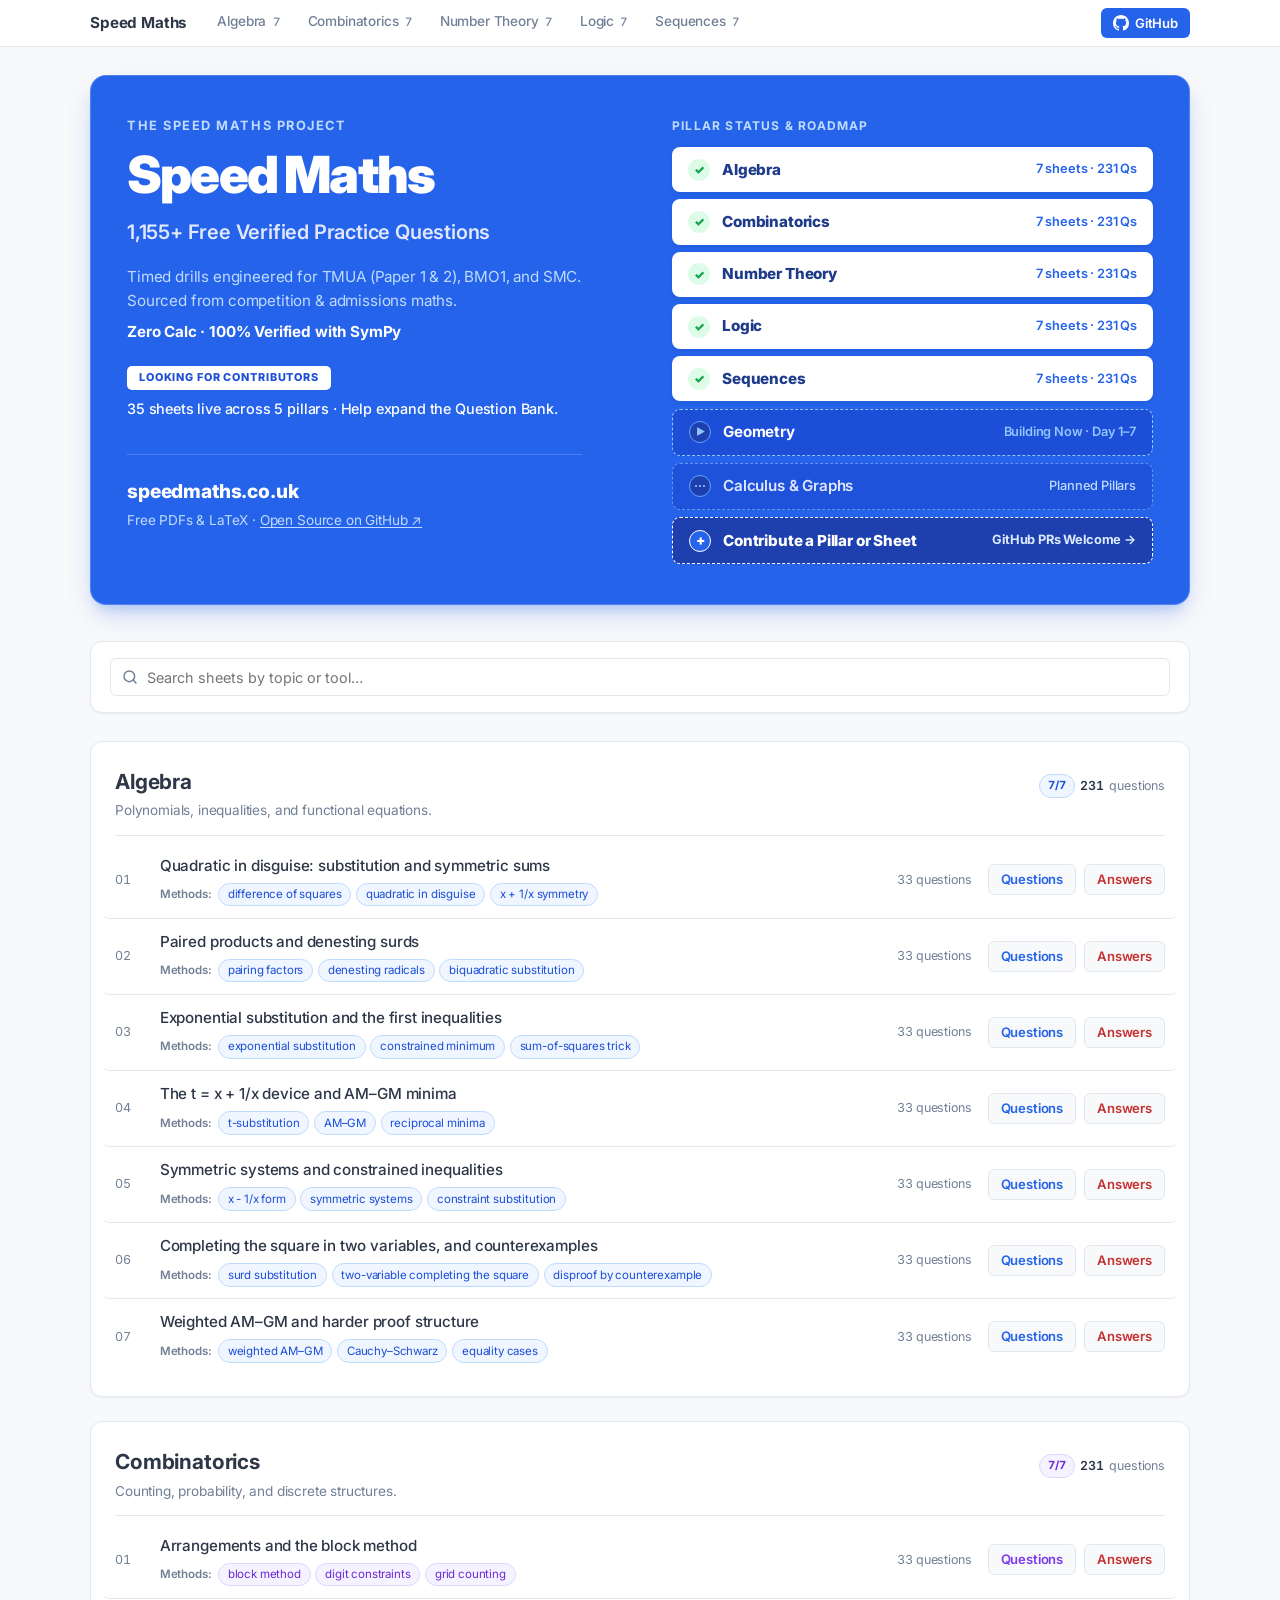
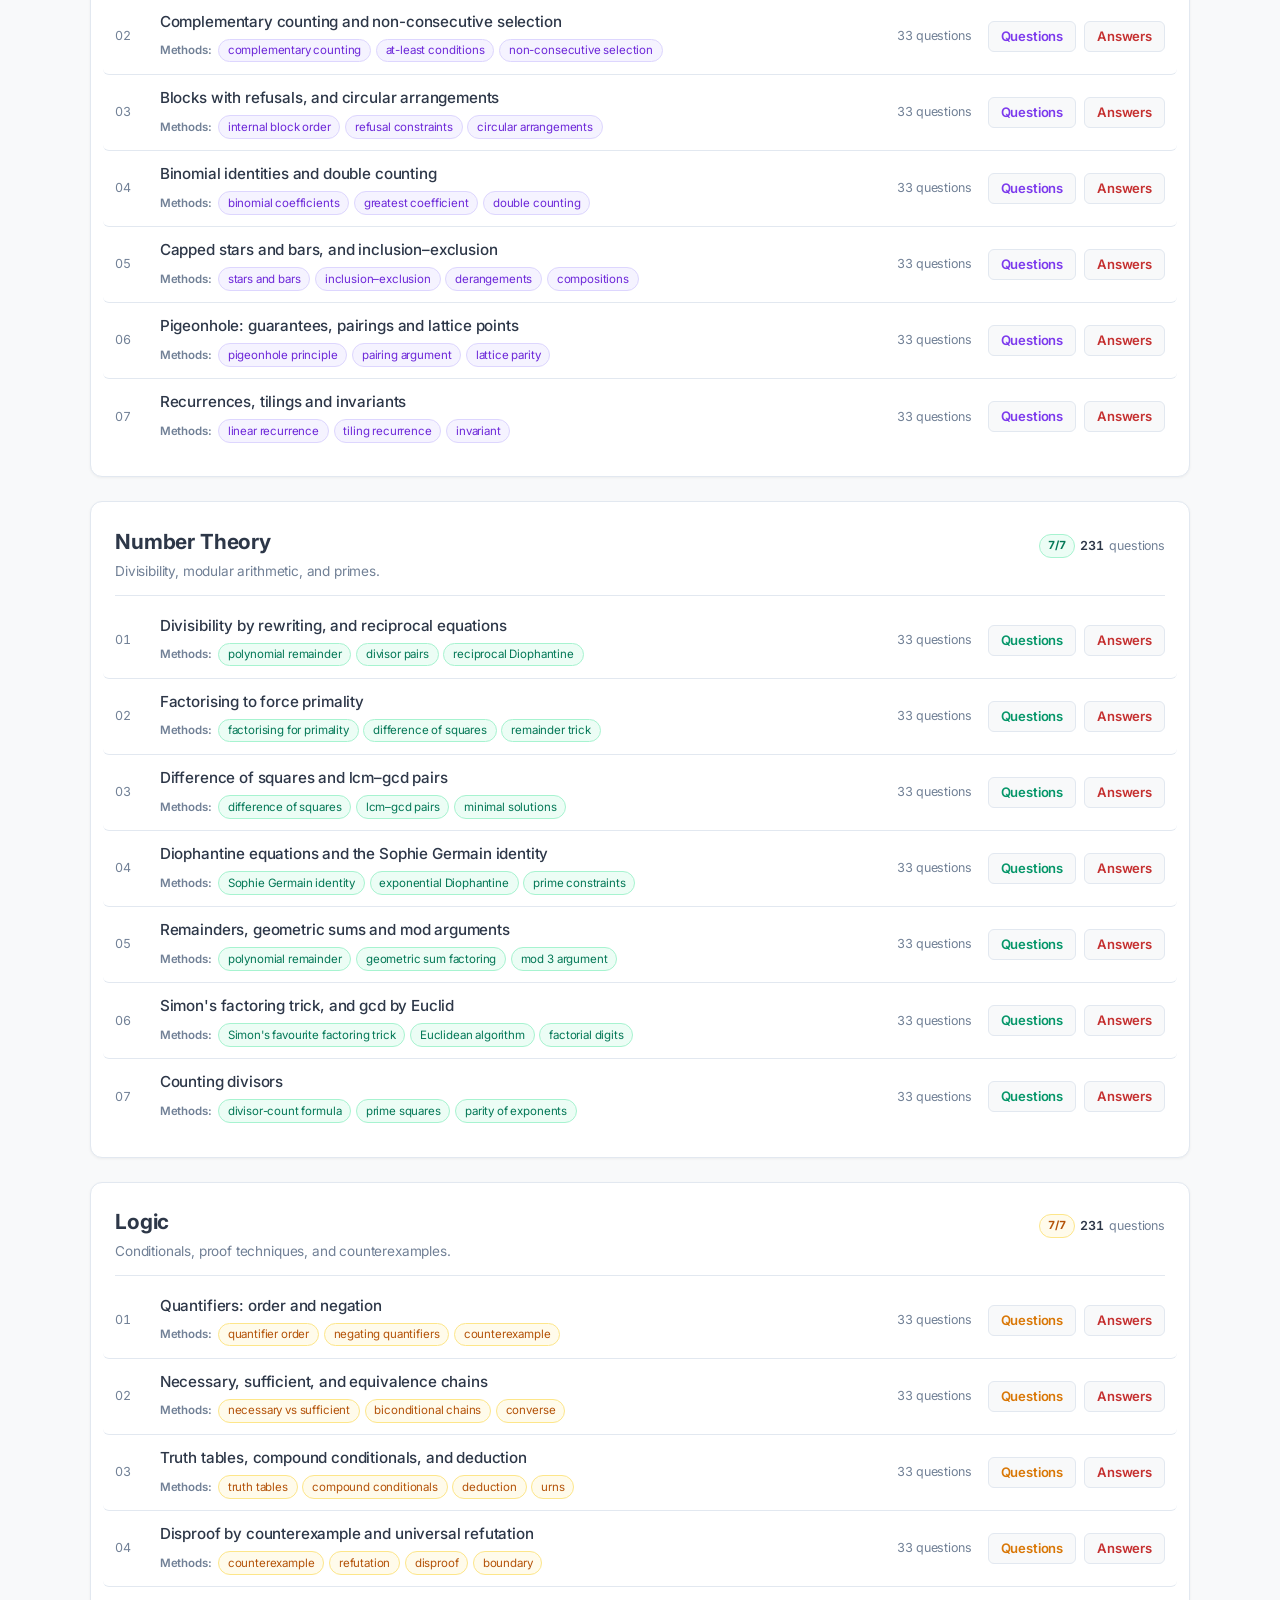
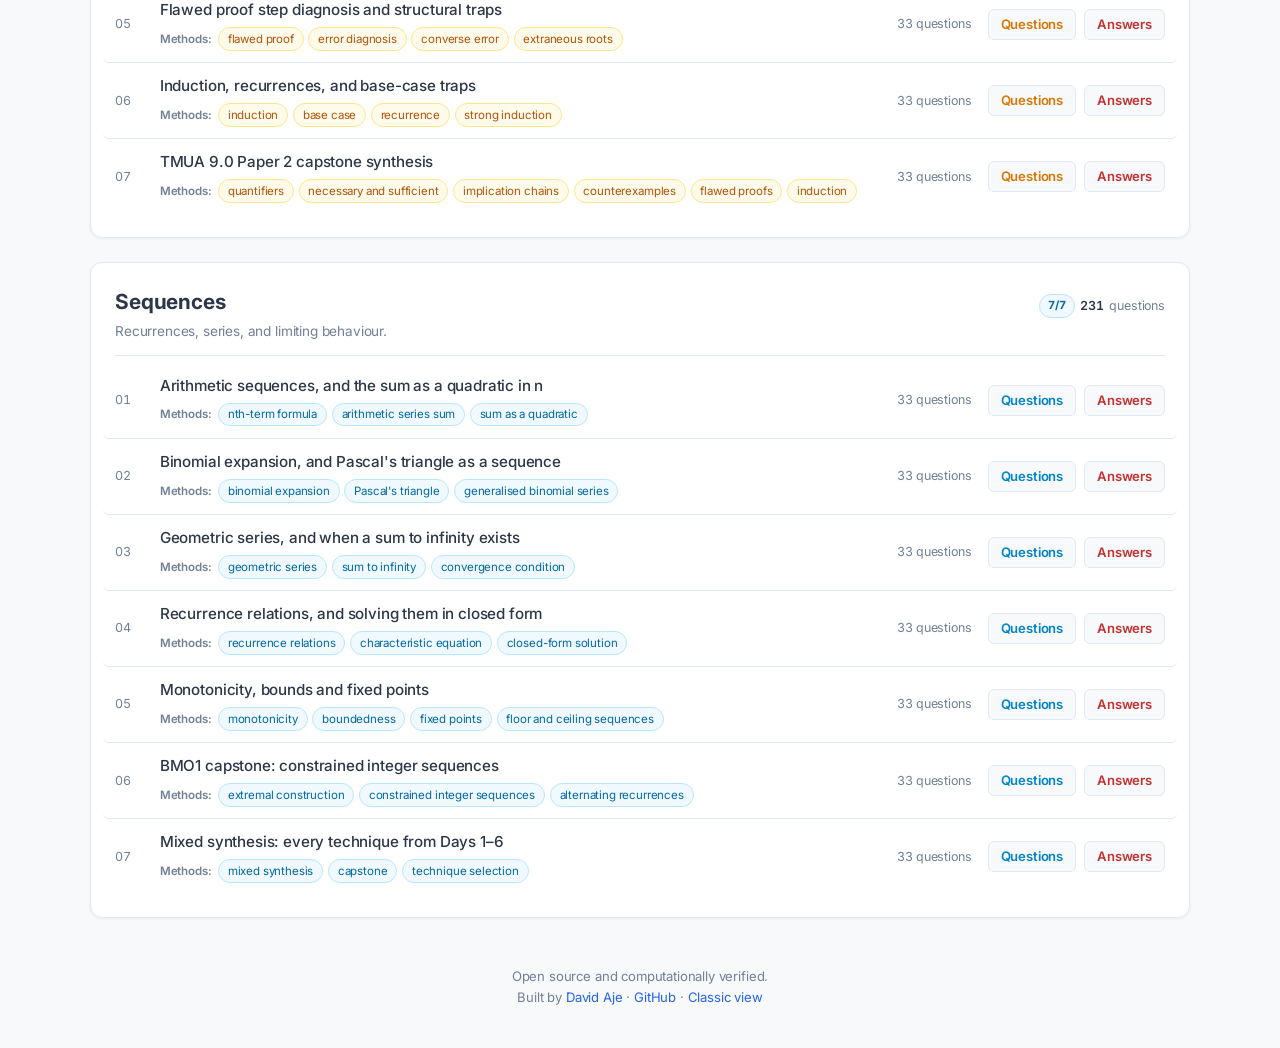
==== index.html @ 7af778f9 "feat(web): optimize mobile layout with compact 2-column roadmap and svg search icon" ====
<!DOCTYPE html>
<html lang="en">
<head>
    <meta charset="UTF-8">
    <meta name="viewport" content="width=device-width, initial-scale=1.0">
    <title>Speed Maths | Free TMUA, SMC & BMO1 Practice Questions</title>
    <meta name="description" content="Computationally verified worksheets and practice questions for UK university maths admissions tests (TMUA, SMC, BMO1).">
    <link rel="canonical" href="https://speedmaths.co.uk/">
    <meta property="og:title" content="Speed Maths | Free TMUA, SMC & BMO1 Practice">
    <meta property="og:description" content="1,000+ computationally verified practice questions for UK university maths admissions.">
    <meta property="og:type" content="website">
    <meta property="og:url" content="https://speedmaths.co.uk/">
    <meta property="og:image" content="https://speedmaths.co.uk/social-preview.png">
    <meta name="twitter:card" content="summary_large_image">
    <meta name="twitter:image" content="https://speedmaths.co.uk/social-preview.png">
    <link rel="icon" href="favicon.ico" sizes="48x48">
    <link rel="icon" href="favicon.svg" type="image/svg+xml">
    <link rel="preconnect" href="https://fonts.googleapis.com">
    <link rel="preconnect" href="https://fonts.gstatic.com" crossorigin>
    <link href="https://fonts.googleapis.com/css2?family=Inter:wght@400;500;600;700&display=swap" rel="stylesheet">
    <link rel="stylesheet" href="tokens.css">
    <link rel="stylesheet" href="archive.css">
</head>
<body>
    <nav class="topbar">
        <div class="topbar-inner">
            <span class="brand">Speed Maths</span>
            <div class="site-nav">
                <a href="#algebra">Algebra<span class="count">7</span></a>
<a href="#combinatorics">Combinatorics<span class="count">7</span></a>
<a href="#number-theory">Number Theory<span class="count">7</span></a>
<a href="#logic">Logic<span class="count">7</span></a>
<a href="#sequences">Sequences<span class="count">7</span></a>
            </div>
            <div class="nav-right">
                <a href="https://github.com/The-CerealDev/speed-maths" class="github-link"
                   target="_blank" rel="noopener noreferrer">
                    <svg height="16" width="16" aria-hidden="true" viewBox="0 0 16 16" version="1.1">
                        <path fill="currentColor" d="M8 0c4.42 0 8 3.58 8 8a8.013 8.013 0 0 1-5.45 7.59c-.4.08-.55-.17-.55-.38 0-.27.01-1.13.01-2.2 0-.75-.25-1.23-.54-1.48 1.78-.2 3.65-.88 3.65-3.95 0-.88-.31-1.59-.82-2.15.08-.2.36-1.02-.08-2.12 0 0-.67-.22-2.2.82-.64-.18-1.32-.27-2-.27-.68 0-1.36.09-2 .27-1.53-1.03-2.2-.82-2.2-.82-.44 1.1-.16 1.92-.08 2.12-.51.56-.82 1.28-.82 2.15 0 3.06 1.86 3.75 3.64 3.95-.23.2-.44.55-.51 1.07-.46.21-1.61.55-2.33-.66-.15-.24-.6-.83-1.23-.82-.67.01-.27.38.01.53.34.19.73.9.82 1.13.16.45.68 1.31 2.69.94 0 .67.01 1.3.01 1.49 0 .21-.15.45-.55.38A7.995 7.995 0 0 1 0 8c0-4.42 3.58-8 8-8Z"></path>
                    </svg>
                    <span class="github-text">GitHub</span>
                </a>
            </div>
        </div>
    </nav>

    <main class="container">
        <!-- Hero Status & Roadmap Board -->
        <section class="hero-status-board" aria-label="Curriculum Status and Community Roadmap">
            <div class="hsb-left">
                <span class="hsb-eyebrow">The Speed Maths Project</span>
                <h1 class="hsb-title">Speed Maths</h1>
                <p class="hsb-subtitle">1,155+ Free Verified Practice Questions</p>
                <div class="hsb-desc">
                    <p>Timed drills engineered for TMUA (Paper 1 &amp; 2), BMO1, and SMC. Sourced from competition &amp; admissions maths.</p>
                    <span class="hsb-desc-highlight">Zero Calc &middot; 100% Verified with SymPy</span>
                </div>

                <div class="hsb-contributor-box">
                    <span class="hsb-badge">Looking for Contributors</span>
                    <p class="hsb-contributor-text">35 sheets live across 5 pillars &middot; Help expand the Question Bank.</p>
                </div>

                <div class="hsb-footer-divider"></div>
                <div class="hsb-footer-links">
                    <span class="hsb-footer-domain">speedmaths.co.uk</span>
                    <span>Free PDFs &amp; LaTeX &middot; <a href="https://github.com/The-CerealDev/speed-maths" target="_blank" rel="noopener noreferrer">Open Source on GitHub &nearr;</a></span>
                </div>
            </div>

            <div class="hsb-right">
                <div class="hsb-board-header">Pillar Status &amp; Roadmap</div>
                <div class="hsb-cards">
                    <a href="#algebra" class="hsb-card live">
                        <div class="hsb-card-left">
                            <span class="hsb-icon-circle">&check;</span>
                            <span class="hsb-card-name">Algebra</span>
                        </div>
                        <span class="hsb-card-stat">7 sheets &middot; 231 Qs</span>
                    </a>
                    <a href="#combinatorics" class="hsb-card live">
                        <div class="hsb-card-left">
                            <span class="hsb-icon-circle">&check;</span>
                            <span class="hsb-card-name">Combinatorics</span>
                        </div>
                        <span class="hsb-card-stat">7 sheets &middot; 231 Qs</span>
                    </a>
                    <a href="#number-theory" class="hsb-card live">
                        <div class="hsb-card-left">
                            <span class="hsb-icon-circle">&check;</span>
                            <span class="hsb-card-name">Number Theory</span>
                        </div>
                        <span class="hsb-card-stat">7 sheets &middot; 231 Qs</span>
                    </a>
                    <a href="#logic" class="hsb-card live">
                        <div class="hsb-card-left">
                            <span class="hsb-icon-circle">&check;</span>
                            <span class="hsb-card-name">Logic</span>
                        </div>
                        <span class="hsb-card-stat">7 sheets &middot; 231 Qs</span>
                    </a>
                    <a href="#sequences" class="hsb-card live">
                        <div class="hsb-card-left">
                            <span class="hsb-icon-circle">&check;</span>
                            <span class="hsb-card-name">Sequences</span>
                        </div>
                        <span class="hsb-card-stat">7 sheets &middot; 231 Qs</span>
                    </a>

                    <!-- Upcoming & Community Roadmap -->
                    <div class="hsb-card in-progress">
                        <div class="hsb-card-left">
                            <span class="hsb-icon-circle">&#9654;</span>
                            <span class="hsb-card-name">Geometry</span>
                        </div>
                        <span class="hsb-card-stat">Building Now &middot; Day 1–7</span>
                    </div>

                    <div class="hsb-card planned">
                        <div class="hsb-card-left">
                            <span class="hsb-icon-circle" aria-hidden="true">
                                <svg width="12" height="12" viewBox="0 0 12 12" fill="currentColor">
                                    <circle cx="2" cy="6" r="1.1"/>
                                    <circle cx="6" cy="6" r="1.1"/>
                                    <circle cx="10" cy="6" r="1.1"/>
                                </svg>
                            </span>
                            <span class="hsb-card-name">Calculus &amp; Graphs</span>
                        </div>
                        <span class="hsb-card-stat">Planned Pillars</span>
                    </div>

                    <a href="https://github.com/The-CerealDev/speed-maths" class="hsb-card cta" target="_blank" rel="noopener noreferrer">
                        <div class="hsb-card-left">
                            <span class="hsb-icon-circle">&plus;</span>
                            <span class="hsb-card-name"><span class="cta-full">Contribute a Pillar or Sheet</span><span class="cta-short">Contribute</span></span>
                        </div>
                        <span class="hsb-card-stat"><span class="cta-full">GitHub PRs Welcome &rarr;</span><span class="cta-short">PRs Welcome &rarr;</span></span>
                    </a>
                </div>
            </div>
        </section>

        <div class="filter-bar">
            <div class="search">
                <svg class="search-ic" width="16" height="16" viewBox="0 0 24 24" fill="none" stroke="currentColor" stroke-width="2.2" stroke-linecap="round" stroke-linejoin="round" aria-hidden="true">
                    <circle cx="11" cy="11" r="8"></circle>
                    <line x1="21" y1="21" x2="16.65" y2="16.65"></line>
                </svg>
                <input id="q" type="search" autocomplete="off"
                       placeholder="Search sheets by topic or tool&hellip;"
                       aria-label="Search sheets">
            </div>
        </div>

        
      <section class="pillar pillar--algebra" id="algebra">
        <div class="pillar-head">
          <div>
            <h2>Algebra</h2>
            <p class="pillar-desc">Polynomials, inequalities, and functional equations.</p>
          </div>
          <span class="stats"><span class="completion-chip">7/7</span> <b>231</b> questions</span>
        </div>
        <ul class="sheet-list">
          <li class="sheet-row">
            <span class="sheet-num">01</span>
            <span class="sheet-body">
              <span class="sheet-name">Quadratic in disguise: substitution and symmetric sums</span>
              <span class="tools"><span class="tools-label">Methods:</span><span class="tool">difference of squares</span><span class="tool">quadratic in disguise</span><span class="tool">x + 1/x symmetry</span></span>
            </span>
            <span class="qcount">33 questions</span>
            <span class="links">
              <a href="algebra/sheets/sheet01.pdf" class="pdf-link" target="_blank">Questions</a>
              <a href="algebra/answers/ans01.pdf" class="pdf-link ans" target="_blank">Answers</a>
            </span>
          </li>

          <li class="sheet-row">
            <span class="sheet-num">02</span>
            <span class="sheet-body">
              <span class="sheet-name">Paired products and denesting surds</span>
              <span class="tools"><span class="tools-label">Methods:</span><span class="tool">pairing factors</span><span class="tool">denesting radicals</span><span class="tool">biquadratic substitution</span></span>
            </span>
            <span class="qcount">33 questions</span>
            <span class="links">
              <a href="algebra/sheets/sheet02.pdf" class="pdf-link" target="_blank">Questions</a>
              <a href="algebra/answers/ans02.pdf" class="pdf-link ans" target="_blank">Answers</a>
            </span>
          </li>

          <li class="sheet-row">
            <span class="sheet-num">03</span>
            <span class="sheet-body">
              <span class="sheet-name">Exponential substitution and the first inequalities</span>
              <span class="tools"><span class="tools-label">Methods:</span><span class="tool">exponential substitution</span><span class="tool">constrained minimum</span><span class="tool">sum-of-squares trick</span></span>
            </span>
            <span class="qcount">33 questions</span>
            <span class="links">
              <a href="algebra/sheets/sheet03.pdf" class="pdf-link" target="_blank">Questions</a>
              <a href="algebra/answers/ans03.pdf" class="pdf-link ans" target="_blank">Answers</a>
            </span>
          </li>

          <li class="sheet-row">
            <span class="sheet-num">04</span>
            <span class="sheet-body">
              <span class="sheet-name">The t = x + 1/x device and AM–GM minima</span>
              <span class="tools"><span class="tools-label">Methods:</span><span class="tool">t-substitution</span><span class="tool">AM–GM</span><span class="tool">reciprocal minima</span></span>
            </span>
            <span class="qcount">33 questions</span>
            <span class="links">
              <a href="algebra/sheets/sheet04.pdf" class="pdf-link" target="_blank">Questions</a>
              <a href="algebra/answers/ans04.pdf" class="pdf-link ans" target="_blank">Answers</a>
            </span>
          </li>

          <li class="sheet-row">
            <span class="sheet-num">05</span>
            <span class="sheet-body">
              <span class="sheet-name">Symmetric systems and constrained inequalities</span>
              <span class="tools"><span class="tools-label">Methods:</span><span class="tool">x - 1/x form</span><span class="tool">symmetric systems</span><span class="tool">constraint substitution</span></span>
            </span>
            <span class="qcount">33 questions</span>
            <span class="links">
              <a href="algebra/sheets/sheet05.pdf" class="pdf-link" target="_blank">Questions</a>
              <a href="algebra/answers/ans05.pdf" class="pdf-link ans" target="_blank">Answers</a>
            </span>
          </li>

          <li class="sheet-row">
            <span class="sheet-num">06</span>
            <span class="sheet-body">
              <span class="sheet-name">Completing the square in two variables, and counterexamples</span>
              <span class="tools"><span class="tools-label">Methods:</span><span class="tool">surd substitution</span><span class="tool">two-variable completing the square</span><span class="tool">disproof by counterexample</span></span>
            </span>
            <span class="qcount">33 questions</span>
            <span class="links">
              <a href="algebra/sheets/sheet06.pdf" class="pdf-link" target="_blank">Questions</a>
              <a href="algebra/answers/ans06.pdf" class="pdf-link ans" target="_blank">Answers</a>
            </span>
          </li>

          <li class="sheet-row">
            <span class="sheet-num">07</span>
            <span class="sheet-body">
              <span class="sheet-name">Weighted AM–GM and harder proof structure</span>
              <span class="tools"><span class="tools-label">Methods:</span><span class="tool">weighted AM–GM</span><span class="tool">Cauchy–Schwarz</span><span class="tool">equality cases</span></span>
            </span>
            <span class="qcount">33 questions</span>
            <span class="links">
              <a href="algebra/sheets/sheet07.pdf" class="pdf-link" target="_blank">Questions</a>
              <a href="algebra/answers/ans07.pdf" class="pdf-link ans" target="_blank">Answers</a>
            </span>
          </li></ul>
      </section>

      <section class="pillar pillar--combinatorics" id="combinatorics">
        <div class="pillar-head">
          <div>
            <h2>Combinatorics</h2>
            <p class="pillar-desc">Counting, probability, and discrete structures.</p>
          </div>
          <span class="stats"><span class="completion-chip">7/7</span> <b>231</b> questions</span>
        </div>
        <ul class="sheet-list">
          <li class="sheet-row">
            <span class="sheet-num">01</span>
            <span class="sheet-body">
              <span class="sheet-name">Arrangements and the block method</span>
              <span class="tools"><span class="tools-label">Methods:</span><span class="tool">block method</span><span class="tool">digit constraints</span><span class="tool">grid counting</span></span>
            </span>
            <span class="qcount">33 questions</span>
            <span class="links">
              <a href="combinatorics/sheets/sheet01.pdf" class="pdf-link" target="_blank">Questions</a>
              <a href="combinatorics/answers/ans01.pdf" class="pdf-link ans" target="_blank">Answers</a>
            </span>
          </li>

          <li class="sheet-row">
            <span class="sheet-num">02</span>
            <span class="sheet-body">
              <span class="sheet-name">Complementary counting and non-consecutive selection</span>
              <span class="tools"><span class="tools-label">Methods:</span><span class="tool">complementary counting</span><span class="tool">at-least conditions</span><span class="tool">non-consecutive selection</span></span>
            </span>
            <span class="qcount">33 questions</span>
            <span class="links">
              <a href="combinatorics/sheets/sheet02.pdf" class="pdf-link" target="_blank">Questions</a>
              <a href="combinatorics/answers/ans02.pdf" class="pdf-link ans" target="_blank">Answers</a>
            </span>
          </li>

          <li class="sheet-row">
            <span class="sheet-num">03</span>
            <span class="sheet-body">
              <span class="sheet-name">Blocks with refusals, and circular arrangements</span>
              <span class="tools"><span class="tools-label">Methods:</span><span class="tool">internal block order</span><span class="tool">refusal constraints</span><span class="tool">circular arrangements</span></span>
            </span>
            <span class="qcount">33 questions</span>
            <span class="links">
              <a href="combinatorics/sheets/sheet03.pdf" class="pdf-link" target="_blank">Questions</a>
              <a href="combinatorics/answers/ans03.pdf" class="pdf-link ans" target="_blank">Answers</a>
            </span>
          </li>

          <li class="sheet-row">
            <span class="sheet-num">04</span>
            <span class="sheet-body">
              <span class="sheet-name">Binomial identities and double counting</span>
              <span class="tools"><span class="tools-label">Methods:</span><span class="tool">binomial coefficients</span><span class="tool">greatest coefficient</span><span class="tool">double counting</span></span>
            </span>
            <span class="qcount">33 questions</span>
            <span class="links">
              <a href="combinatorics/sheets/sheet04.pdf" class="pdf-link" target="_blank">Questions</a>
              <a href="combinatorics/answers/ans04.pdf" class="pdf-link ans" target="_blank">Answers</a>
            </span>
          </li>

          <li class="sheet-row">
            <span class="sheet-num">05</span>
            <span class="sheet-body">
              <span class="sheet-name">Capped stars and bars, and inclusion–exclusion</span>
              <span class="tools"><span class="tools-label">Methods:</span><span class="tool">stars and bars</span><span class="tool">inclusion–exclusion</span><span class="tool">derangements</span><span class="tool">compositions</span></span>
            </span>
            <span class="qcount">33 questions</span>
            <span class="links">
              <a href="combinatorics/sheets/sheet05.pdf" class="pdf-link" target="_blank">Questions</a>
              <a href="combinatorics/answers/ans05.pdf" class="pdf-link ans" target="_blank">Answers</a>
            </span>
          </li>

          <li class="sheet-row">
            <span class="sheet-num">06</span>
            <span class="sheet-body">
              <span class="sheet-name">Pigeonhole: guarantees, pairings and lattice points</span>
              <span class="tools"><span class="tools-label">Methods:</span><span class="tool">pigeonhole principle</span><span class="tool">pairing argument</span><span class="tool">lattice parity</span></span>
            </span>
            <span class="qcount">33 questions</span>
            <span class="links">
              <a href="combinatorics/sheets/sheet06.pdf" class="pdf-link" target="_blank">Questions</a>
              <a href="combinatorics/answers/ans06.pdf" class="pdf-link ans" target="_blank">Answers</a>
            </span>
          </li>

          <li class="sheet-row">
            <span class="sheet-num">07</span>
            <span class="sheet-body">
              <span class="sheet-name">Recurrences, tilings and invariants</span>
              <span class="tools"><span class="tools-label">Methods:</span><span class="tool">linear recurrence</span><span class="tool">tiling recurrence</span><span class="tool">invariant</span></span>
            </span>
            <span class="qcount">33 questions</span>
            <span class="links">
              <a href="combinatorics/sheets/sheet07.pdf" class="pdf-link" target="_blank">Questions</a>
              <a href="combinatorics/answers/ans07.pdf" class="pdf-link ans" target="_blank">Answers</a>
            </span>
          </li></ul>
      </section>

      <section class="pillar pillar--number-theory" id="number-theory">
        <div class="pillar-head">
          <div>
            <h2>Number Theory</h2>
            <p class="pillar-desc">Divisibility, modular arithmetic, and primes.</p>
          </div>
          <span class="stats"><span class="completion-chip">7/7</span> <b>231</b> questions</span>
        </div>
        <ul class="sheet-list">
          <li class="sheet-row">
            <span class="sheet-num">01</span>
            <span class="sheet-body">
              <span class="sheet-name">Divisibility by rewriting, and reciprocal equations</span>
              <span class="tools"><span class="tools-label">Methods:</span><span class="tool">polynomial remainder</span><span class="tool">divisor pairs</span><span class="tool">reciprocal Diophantine</span></span>
            </span>
            <span class="qcount">33 questions</span>
            <span class="links">
              <a href="number-theory/sheets/sheet01.pdf" class="pdf-link" target="_blank">Questions</a>
              <a href="number-theory/answers/ans01.pdf" class="pdf-link ans" target="_blank">Answers</a>
            </span>
          </li>

          <li class="sheet-row">
            <span class="sheet-num">02</span>
            <span class="sheet-body">
              <span class="sheet-name">Factorising to force primality</span>
              <span class="tools"><span class="tools-label">Methods:</span><span class="tool">factorising for primality</span><span class="tool">difference of squares</span><span class="tool">remainder trick</span></span>
            </span>
            <span class="qcount">33 questions</span>
            <span class="links">
              <a href="number-theory/sheets/sheet02.pdf" class="pdf-link" target="_blank">Questions</a>
              <a href="number-theory/answers/ans02.pdf" class="pdf-link ans" target="_blank">Answers</a>
            </span>
          </li>

          <li class="sheet-row">
            <span class="sheet-num">03</span>
            <span class="sheet-body">
              <span class="sheet-name">Difference of squares and lcm–gcd pairs</span>
              <span class="tools"><span class="tools-label">Methods:</span><span class="tool">difference of squares</span><span class="tool">lcm–gcd pairs</span><span class="tool">minimal solutions</span></span>
            </span>
            <span class="qcount">33 questions</span>
            <span class="links">
              <a href="number-theory/sheets/sheet03.pdf" class="pdf-link" target="_blank">Questions</a>
              <a href="number-theory/answers/ans03.pdf" class="pdf-link ans" target="_blank">Answers</a>
            </span>
          </li>

          <li class="sheet-row">
            <span class="sheet-num">04</span>
            <span class="sheet-body">
              <span class="sheet-name">Diophantine equations and the Sophie Germain identity</span>
              <span class="tools"><span class="tools-label">Methods:</span><span class="tool">Sophie Germain identity</span><span class="tool">exponential Diophantine</span><span class="tool">prime constraints</span></span>
            </span>
            <span class="qcount">33 questions</span>
            <span class="links">
              <a href="number-theory/sheets/sheet04.pdf" class="pdf-link" target="_blank">Questions</a>
              <a href="number-theory/answers/ans04.pdf" class="pdf-link ans" target="_blank">Answers</a>
            </span>
          </li>

          <li class="sheet-row">
            <span class="sheet-num">05</span>
            <span class="sheet-body">
              <span class="sheet-name">Remainders, geometric sums and mod arguments</span>
              <span class="tools"><span class="tools-label">Methods:</span><span class="tool">polynomial remainder</span><span class="tool">geometric sum factoring</span><span class="tool">mod 3 argument</span></span>
            </span>
            <span class="qcount">33 questions</span>
            <span class="links">
              <a href="number-theory/sheets/sheet05.pdf" class="pdf-link" target="_blank">Questions</a>
              <a href="number-theory/answers/ans05.pdf" class="pdf-link ans" target="_blank">Answers</a>
            </span>
          </li>

          <li class="sheet-row">
            <span class="sheet-num">06</span>
            <span class="sheet-body">
              <span class="sheet-name">Simon's factoring trick, and gcd by Euclid</span>
              <span class="tools"><span class="tools-label">Methods:</span><span class="tool">Simon's favourite factoring trick</span><span class="tool">Euclidean algorithm</span><span class="tool">factorial digits</span></span>
            </span>
            <span class="qcount">33 questions</span>
            <span class="links">
              <a href="number-theory/sheets/sheet06.pdf" class="pdf-link" target="_blank">Questions</a>
              <a href="number-theory/answers/ans06.pdf" class="pdf-link ans" target="_blank">Answers</a>
            </span>
          </li>

          <li class="sheet-row">
            <span class="sheet-num">07</span>
            <span class="sheet-body">
              <span class="sheet-name">Counting divisors</span>
              <span class="tools"><span class="tools-label">Methods:</span><span class="tool">divisor-count formula</span><span class="tool">prime squares</span><span class="tool">parity of exponents</span></span>
            </span>
            <span class="qcount">33 questions</span>
            <span class="links">
              <a href="number-theory/sheets/sheet07.pdf" class="pdf-link" target="_blank">Questions</a>
              <a href="number-theory/answers/ans07.pdf" class="pdf-link ans" target="_blank">Answers</a>
            </span>
          </li></ul>
      </section>

      <section class="pillar pillar--logic" id="logic">
        <div class="pillar-head">
          <div>
            <h2>Logic</h2>
            <p class="pillar-desc">Conditionals, proof techniques, and counterexamples.</p>
          </div>
          <span class="stats"><span class="completion-chip">7/7</span> <b>231</b> questions</span>
        </div>
        <ul class="sheet-list">
          <li class="sheet-row">
            <span class="sheet-num">01</span>
            <span class="sheet-body">
              <span class="sheet-name">Quantifiers: order and negation</span>
              <span class="tools"><span class="tools-label">Methods:</span><span class="tool">quantifier order</span><span class="tool">negating quantifiers</span><span class="tool">counterexample</span></span>
            </span>
            <span class="qcount">33 questions</span>
            <span class="links">
              <a href="logic/sheets/sheet01.pdf" class="pdf-link" target="_blank">Questions</a>
              <a href="logic/answers/ans01.pdf" class="pdf-link ans" target="_blank">Answers</a>
            </span>
          </li>

          <li class="sheet-row">
            <span class="sheet-num">02</span>
            <span class="sheet-body">
              <span class="sheet-name">Necessary, sufficient, and equivalence chains</span>
              <span class="tools"><span class="tools-label">Methods:</span><span class="tool">necessary vs sufficient</span><span class="tool">biconditional chains</span><span class="tool">converse</span></span>
            </span>
            <span class="qcount">33 questions</span>
            <span class="links">
              <a href="logic/sheets/sheet02.pdf" class="pdf-link" target="_blank">Questions</a>
              <a href="logic/answers/ans02.pdf" class="pdf-link ans" target="_blank">Answers</a>
            </span>
          </li>

          <li class="sheet-row">
            <span class="sheet-num">03</span>
            <span class="sheet-body">
              <span class="sheet-name">Truth tables, compound conditionals, and deduction</span>
              <span class="tools"><span class="tools-label">Methods:</span><span class="tool">truth tables</span><span class="tool">compound conditionals</span><span class="tool">deduction</span><span class="tool">urns</span></span>
            </span>
            <span class="qcount">33 questions</span>
            <span class="links">
              <a href="logic/sheets/sheet03.pdf" class="pdf-link" target="_blank">Questions</a>
              <a href="logic/answers/ans03.pdf" class="pdf-link ans" target="_blank">Answers</a>
            </span>
          </li>

          <li class="sheet-row">
            <span class="sheet-num">04</span>
            <span class="sheet-body">
              <span class="sheet-name">Disproof by counterexample and universal refutation</span>
              <span class="tools"><span class="tools-label">Methods:</span><span class="tool">counterexample</span><span class="tool">refutation</span><span class="tool">disproof</span><span class="tool">boundary</span></span>
            </span>
            <span class="qcount">33 questions</span>
            <span class="links">
              <a href="logic/sheets/sheet04.pdf" class="pdf-link" target="_blank">Questions</a>
              <a href="logic/answers/ans04.pdf" class="pdf-link ans" target="_blank">Answers</a>
            </span>
          </li>

          <li class="sheet-row">
            <span class="sheet-num">05</span>
            <span class="sheet-body">
              <span class="sheet-name">Flawed proof step diagnosis and structural traps</span>
              <span class="tools"><span class="tools-label">Methods:</span><span class="tool">flawed proof</span><span class="tool">error diagnosis</span><span class="tool">converse error</span><span class="tool">extraneous roots</span></span>
            </span>
            <span class="qcount">33 questions</span>
            <span class="links">
              <a href="logic/sheets/sheet05.pdf" class="pdf-link" target="_blank">Questions</a>
              <a href="logic/answers/ans05.pdf" class="pdf-link ans" target="_blank">Answers</a>
            </span>
          </li>

          <li class="sheet-row">
            <span class="sheet-num">06</span>
            <span class="sheet-body">
              <span class="sheet-name">Induction, recurrences, and base-case traps</span>
              <span class="tools"><span class="tools-label">Methods:</span><span class="tool">induction</span><span class="tool">base case</span><span class="tool">recurrence</span><span class="tool">strong induction</span></span>
            </span>
            <span class="qcount">33 questions</span>
            <span class="links">
              <a href="logic/sheets/sheet06.pdf" class="pdf-link" target="_blank">Questions</a>
              <a href="logic/answers/ans06.pdf" class="pdf-link ans" target="_blank">Answers</a>
            </span>
          </li>

          <li class="sheet-row">
            <span class="sheet-num">07</span>
            <span class="sheet-body">
              <span class="sheet-name">TMUA 9.0 Paper 2 capstone synthesis</span>
              <span class="tools"><span class="tools-label">Methods:</span><span class="tool">quantifiers</span><span class="tool">necessary and sufficient</span><span class="tool">implication chains</span><span class="tool">counterexamples</span><span class="tool">flawed proofs</span><span class="tool">induction</span></span>
            </span>
            <span class="qcount">33 questions</span>
            <span class="links">
              <a href="logic/sheets/sheet07.pdf" class="pdf-link" target="_blank">Questions</a>
              <a href="logic/answers/ans07.pdf" class="pdf-link ans" target="_blank">Answers</a>
            </span>
          </li></ul>
      </section>

      <section class="pillar pillar--sequences" id="sequences">
        <div class="pillar-head">
          <div>
            <h2>Sequences</h2>
            <p class="pillar-desc">Recurrences, series, and limiting behaviour.</p>
          </div>
          <span class="stats"><span class="completion-chip">7/7</span> <b>231</b> questions</span>
        </div>
        <ul class="sheet-list">
          <li class="sheet-row">
            <span class="sheet-num">01</span>
            <span class="sheet-body">
              <span class="sheet-name">Arithmetic sequences, and the sum as a quadratic in n</span>
              <span class="tools"><span class="tools-label">Methods:</span><span class="tool">nth-term formula</span><span class="tool">arithmetic series sum</span><span class="tool">sum as a quadratic</span></span>
            </span>
            <span class="qcount">33 questions</span>
            <span class="links">
              <a href="sequences/sheets/sheet01.pdf" class="pdf-link" target="_blank">Questions</a>
              <a href="sequences/answers/ans01.pdf" class="pdf-link ans" target="_blank">Answers</a>
            </span>
          </li>

          <li class="sheet-row">
            <span class="sheet-num">02</span>
            <span class="sheet-body">
              <span class="sheet-name">Binomial expansion, and Pascal's triangle as a sequence</span>
              <span class="tools"><span class="tools-label">Methods:</span><span class="tool">binomial expansion</span><span class="tool">Pascal's triangle</span><span class="tool">generalised binomial series</span></span>
            </span>
            <span class="qcount">33 questions</span>
            <span class="links">
              <a href="sequences/sheets/sheet02.pdf" class="pdf-link" target="_blank">Questions</a>
              <a href="sequences/answers/ans02.pdf" class="pdf-link ans" target="_blank">Answers</a>
            </span>
          </li>

          <li class="sheet-row">
            <span class="sheet-num">03</span>
            <span class="sheet-body">
              <span class="sheet-name">Geometric series, and when a sum to infinity exists</span>
              <span class="tools"><span class="tools-label">Methods:</span><span class="tool">geometric series</span><span class="tool">sum to infinity</span><span class="tool">convergence condition</span></span>
            </span>
            <span class="qcount">33 questions</span>
            <span class="links">
              <a href="sequences/sheets/sheet03.pdf" class="pdf-link" target="_blank">Questions</a>
              <a href="sequences/answers/ans03.pdf" class="pdf-link ans" target="_blank">Answers</a>
            </span>
          </li>

          <li class="sheet-row">
            <span class="sheet-num">04</span>
            <span class="sheet-body">
              <span class="sheet-name">Recurrence relations, and solving them in closed form</span>
              <span class="tools"><span class="tools-label">Methods:</span><span class="tool">recurrence relations</span><span class="tool">characteristic equation</span><span class="tool">closed-form solution</span></span>
            </span>
            <span class="qcount">33 questions</span>
            <span class="links">
              <a href="sequences/sheets/sheet04.pdf" class="pdf-link" target="_blank">Questions</a>
              <a href="sequences/answers/ans04.pdf" class="pdf-link ans" target="_blank">Answers</a>
            </span>
          </li>

          <li class="sheet-row">
            <span class="sheet-num">05</span>
            <span class="sheet-body">
              <span class="sheet-name">Monotonicity, bounds and fixed points</span>
              <span class="tools"><span class="tools-label">Methods:</span><span class="tool">monotonicity</span><span class="tool">boundedness</span><span class="tool">fixed points</span><span class="tool">floor and ceiling sequences</span></span>
            </span>
            <span class="qcount">33 questions</span>
            <span class="links">
              <a href="sequences/sheets/sheet05.pdf" class="pdf-link" target="_blank">Questions</a>
              <a href="sequences/answers/ans05.pdf" class="pdf-link ans" target="_blank">Answers</a>
            </span>
          </li>

          <li class="sheet-row">
            <span class="sheet-num">06</span>
            <span class="sheet-body">
              <span class="sheet-name">BMO1 capstone: constrained integer sequences</span>
              <span class="tools"><span class="tools-label">Methods:</span><span class="tool">extremal construction</span><span class="tool">constrained integer sequences</span><span class="tool">alternating recurrences</span></span>
            </span>
            <span class="qcount">33 questions</span>
            <span class="links">
              <a href="sequences/sheets/sheet06.pdf" class="pdf-link" target="_blank">Questions</a>
              <a href="sequences/answers/ans06.pdf" class="pdf-link ans" target="_blank">Answers</a>
            </span>
          </li>

          <li class="sheet-row">
            <span class="sheet-num">07</span>
            <span class="sheet-body">
              <span class="sheet-name">Mixed synthesis: every technique from Days 1–6</span>
              <span class="tools"><span class="tools-label">Methods:</span><span class="tool">mixed synthesis</span><span class="tool">capstone</span><span class="tool">technique selection</span></span>
            </span>
            <span class="qcount">33 questions</span>
            <span class="links">
              <a href="sequences/sheets/sheet07.pdf" class="pdf-link" target="_blank">Questions</a>
              <a href="sequences/answers/ans07.pdf" class="pdf-link ans" target="_blank">Answers</a>
            </span>
          </li></ul>
      </section>

        <p class="no-match" id="nomatch" hidden>No sheets match that search.</p>
    </main>

    <footer>
        <div class="container">
            <p>
                Open source and computationally verified.<br>
                Built by <a href="https://linkedin.com/in/cerealdev" target="_blank" rel="noopener noreferrer">David Aje</a> &middot;
                <a href="https://github.com/The-CerealDev/speed-maths">GitHub</a>
                &middot; <a href="classic.html">Classic view</a>
            </p>
        </div>
    </footer>

<script>
// Client-side filter over what is already on the page. The archive is a static
// site with no backend, so search must work off the rendered DOM rather than an
// endpoint — which also means it keeps working with JavaScript disabled, just
// without filtering, because every sheet is present in the HTML to begin with.
(function () {
    var q = document.getElementById('q');
    var nomatch = document.getElementById('nomatch');
    var rows = Array.prototype.slice.call(document.querySelectorAll('.sheet-row'));
    var pillars = Array.prototype.slice.call(document.querySelectorAll('.pillar'));

    rows.forEach(function (r) {
        var pillarName = r.closest('.pillar').querySelector('h2').textContent;
        r.dataset.hay = (pillarName + ' ' + r.textContent).toLowerCase().replace(/\s+/g, ' ');
    });

    function apply() {
        var term = q.value.trim().toLowerCase();
        var shown = 0;
        rows.forEach(function (r) {
            var hit = !term || r.dataset.hay.indexOf(term) !== -1;
            r.hidden = !hit;
            if (hit) shown++;
        });
        // A pillar whose every row is filtered out is noise, not information.
        pillars.forEach(function (p) {
            var any = p.querySelector('.sheet-row:not([hidden])');
            p.hidden = !!term && !any;
        });
        nomatch.hidden = shown !== 0;
    }

    q.addEventListener('input', apply);

    // "/" focuses search, the convention the placeholder advertises.
    document.addEventListener('keydown', function (e) {
        if (e.key === '/' && document.activeElement !== q) {
            e.preventDefault();
            q.focus();
        } else if (e.key === 'Escape' && document.activeElement === q) {
            q.value = '';
            apply();
            q.blur();
        }
    });

    // Prevent mobile/iPad Safari pull-to-refresh from jumping down to previously clicked anchor hash
    window.addEventListener('scroll', function () {
        if (window.scrollY < 120 && window.location.hash) {
            history.replaceState(null, document.title, window.location.pathname + window.location.search);
        }
    }, { passive: true });
})();
</script>
<!-- Cloudflare Web Analytics --><script type='module' src='https://static.cloudflareinsights.com/beacon.min.js' data-cf-beacon='{"token": "d5ea47820a3f4fd4bc53b72917607221"}'></script><!-- End Cloudflare Web Analytics -->
</body>
</html>
---- tokens.css ----
/* Speed Maths design tokens — the single source of truth for colour, radius
   and shadow across the archive site.

   New values go here, never in a stylesheet's own :root. `style.css` still
   carries a legacy block declaring the same hexes under older names
   (--bg-color vs --bg, --card-bg vs --surface, --border-color vs --border);
   that matches right up until someone edits one of them. Fold it into these
   names when classic.html next gets touched. */
:root {
    --bg: #f8f9fa;
    --surface: #ffffff;
    --text-main: #2d3748;
    --text-muted: #718096;
    --border: #e2e8f0;
    /* One step darker than --text-main, for the GitHub button's hover. */
    --text-strong: #1a202c;

    --primary: #2563eb;
    --primary-hover: #1d4ed8;
    --primary-fg: #ffffff;

    --secondary: #edf2f7;
    --secondary-hover: #e2e8f0;

    /* Answers are deliberately a different colour from Questions: the whole
       instruction on the page is to attempt before checking, so the two links
       must never look interchangeable. */
    --danger: #c53030;

    --radius-sm: 6px;
    --radius-md: 12px;

    --shadow-sm: 0 1px 3px rgba(0, 0, 0, 0.05);

    /* Pillar Accents & Tool Badges */
    --pillar-algebra: #2563eb;
    --pillar-algebra-bg: #eff6ff;
    --pillar-algebra-border: #bfdbfe;
    --pillar-algebra-text: #1d4ed8;

    --pillar-combinatorics: #7c3aed;
    --pillar-combinatorics-bg: #f5f3ff;
    --pillar-combinatorics-border: #ddd6fe;
    --pillar-combinatorics-text: #6d28d9;

    --pillar-number-theory: #059669;
    --pillar-number-theory-bg: #ecfdf5;
    --pillar-number-theory-border: #a7f3d0;
    --pillar-number-theory-text: #047857;

    --pillar-logic: #d97706;
    --pillar-logic-bg: #fffbeb;
    --pillar-logic-border: #fde68a;
    --pillar-logic-text: #b45309;

    --pillar-sequences: #0284c7;
    --pillar-sequences-bg: #f0f9ff;
    --pillar-sequences-border: #bae6fd;
    --pillar-sequences-text: #0369a1;
}
---- archive.css ----
/* Archive layout. Tokens live in tokens.css — add no raw hexes here. */

* { box-sizing: border-box; margin: 0; padding: 0; }

body {
    font-family: 'Inter', -apple-system, BlinkMacSystemFont, sans-serif;
    background: var(--bg);
    color: var(--text-main);
    line-height: 1.6;
    letter-spacing: -0.01em;
    -webkit-font-smoothing: antialiased;
}

a { color: var(--primary); text-decoration: none; }
a:hover { color: var(--primary-hover); }

.container { width: 100%; max-width: 1140px; margin: 0 auto; padding: 0 20px; }

/* ── top bar ─────────────────────────────────────────────────────────────── */
.topbar { background: var(--surface); border-bottom: 1px solid var(--border); }
.topbar-inner {
    max-width: 1140px; margin: 0 auto; padding: 0 20px;
    height: 46px; display: flex; align-items: stretch; gap: .15rem;
}
.brand {
    display: flex; align-items: center; font-weight: 700; font-size: .95rem;
    color: var(--text-main); padding-right: 1rem; white-space: nowrap;
}
.site-nav {
    display: flex; align-items: stretch; gap: .15rem; flex: 1; min-width: 0;
    overflow-x: auto; scrollbar-width: none;
}
.site-nav::-webkit-scrollbar { display: none; }
.site-nav a {
    display: flex; align-items: center; color: var(--text-muted);
    font-size: .85rem; font-weight: 500; padding: 0 .8rem; white-space: nowrap;
    border-bottom: 2px solid transparent;
}
.site-nav a:hover { color: var(--text-main); border-bottom-color: var(--border); }
.site-nav .count {
    margin-left: .4rem; font-size: .72rem; color: var(--text-muted);
    font-variant-numeric: tabular-nums;
}
.nav-right {
    display: flex; align-items: center; gap: .9rem; margin-left: auto;
    padding-left: .8rem; font-size: .8rem; white-space: nowrap;
}
/* Same octicon and solid button as the classic view. A bare "GitHub ↗" text
   link read as an afterthought next to it, and the repo is the point of the
   site — the two views should not disagree about how prominent it is. */
.github-link {
    display: inline-flex; align-items: center; gap: .4rem;
    padding: .3rem .75rem; border-radius: var(--radius-sm);
    background: var(--primary); color: var(--primary-fg);
    font-size: .82rem; font-weight: 600;
    transition: background-color .2s;
}
.github-link:hover { background: var(--primary-hover); color: var(--primary-fg); }

/* ── page head ───────────────────────────────────────────────────────────── */
header.page { padding: 2rem 0 1.25rem; }
header.page h1 { font-size: 2.1rem; font-weight: 700; letter-spacing: -0.035em; }
header.page .subtitle {
    font-size: 1.02rem; color: var(--text-muted); max-width: 52rem;
    margin-top: .35rem;
}

/* ── search ──────────────────────────────────────────────────────────────── */
.filter-bar {
    background: var(--surface); border: 1px solid var(--border);
    border-radius: var(--radius-md); padding: 1rem 1.2rem;
    box-shadow: var(--shadow-sm); margin: 1.25rem 0 1.75rem;
}
.search { position: relative; }
.search input {
    width: 100%; padding: .6rem .85rem .6rem 2.25rem;
    background: var(--surface); border: 1px solid var(--border);
    border-radius: var(--radius-sm); font-family: inherit; font-size: .9rem;
    color: var(--text-main);
}
.search input:focus { outline: none; border-color: var(--primary); }
.search-ic {
    position: absolute; left: .75rem; top: 50%; transform: translateY(-50%);
    color: var(--text-muted); pointer-events: none;
    display: flex; align-items: center; justify-content: center;
}

/* ── pillar block ────────────────────────────────────────────────────────── */
.pillar {
    background: var(--surface); border: 1px solid var(--border);
    border-radius: var(--radius-md); box-shadow: var(--shadow-sm);
    padding: 1.4rem 1.5rem; margin-bottom: 1.5rem;
    transition: box-shadow 0.2s ease;
    scroll-margin-top: 4.5rem;
}

/* Pillar modifier classes mapping custom properties */
.pillar--algebra {
    --pillar-color: var(--pillar-algebra);
    --pillar-bg: var(--pillar-algebra-bg);
    --pillar-border: var(--pillar-algebra-border);
    --pillar-text: var(--pillar-algebra-text);
}
.pillar--combinatorics {
    --pillar-color: var(--pillar-combinatorics);
    --pillar-bg: var(--pillar-combinatorics-bg);
    --pillar-border: var(--pillar-combinatorics-border);
    --pillar-text: var(--pillar-combinatorics-text);
}
.pillar--number-theory {
    --pillar-color: var(--pillar-number-theory);
    --pillar-bg: var(--pillar-number-theory-bg);
    --pillar-border: var(--pillar-number-theory-border);
    --pillar-text: var(--pillar-number-theory-text);
}
.pillar--logic {
    --pillar-color: var(--pillar-logic);
    --pillar-bg: var(--pillar-logic-bg);
    --pillar-border: var(--pillar-logic-border);
    --pillar-text: var(--pillar-logic-text);
}
.pillar--sequences {
    --pillar-color: var(--pillar-sequences);
    --pillar-bg: var(--pillar-sequences-bg);
    --pillar-border: var(--pillar-sequences-border);
    --pillar-text: var(--pillar-sequences-text);
}

.pillar-head {
    display: flex; justify-content: space-between; align-items: baseline;
    gap: 1rem; border-bottom: 1px solid var(--border);
    padding-bottom: .8rem; margin-bottom: .4rem;
}
.pillar-head h2 { font-size: 1.3rem; font-weight: 700; }
.pillar-desc { font-size: .85rem; color: var(--text-muted); margin-top: .15rem; }
.stats {
    font-size: .78rem; color: var(--text-muted); white-space: nowrap;
    font-variant-numeric: tabular-nums;
    display: flex; align-items: center; gap: 0.35rem;
}
.stats b { color: var(--text-main); font-weight: 600; }
.completion-chip {
    display: inline-flex;
    align-items: center;
    font-size: 0.7rem;
    font-weight: 700;
    padding: 0.12rem 0.5rem;
    border-radius: 999px;
    background: var(--pillar-bg, var(--secondary));
    color: var(--pillar-text, var(--primary));
    border: 1px solid var(--pillar-border, var(--border));
}

/* ── sheet rows ──────────────────────────────────────────────────────────── */
.sheet-list { list-style: none; }
.sheet-row {
    display: flex; align-items: center; gap: 1rem;
    padding: .7rem .75rem;
    margin: 0 -.75rem;
    border-bottom: 1px solid var(--border);
    border-radius: var(--radius-sm);
    transition: background-color 0.15s ease;
}
.sheet-row:last-child { border-bottom: none; }
.sheet-row:hover {
    background: rgba(37, 99, 235, 0.035);
}
/* Inter with tabular figures, not a monospace stack. The numbers only need to
   line up, and the coding fonts that ui-monospace resolves to draw a slashed
   or dotted zero — a programmer's disambiguation mark that means nothing on a
   worksheet index. tabular-nums gives the alignment without it. */
.sheet-num {
    font-variant-numeric: tabular-nums;
    font-size: .78rem; color: var(--text-muted); width: 1.8rem; flex-shrink: 0;
}
.sheet-body { flex: 1; min-width: 0; }
.sheet-name { display: block; font-size: .95rem; font-weight: 500; }

/* The day's new tools. Now tinted per-pillar technique palette */
.tools { display: flex; align-items: center; flex-wrap: wrap; gap: .3rem; margin-top: .3rem; }
.tools-label {
    font-size: .72rem; font-weight: 600; color: var(--text-muted); margin-right: .1rem;
}
.tool {
    font-size: .72rem;
    color: var(--pillar-text, var(--text-muted));
    background: var(--pillar-bg, var(--secondary));
    border: 1px solid var(--pillar-border, var(--border));
    border-radius: 999px; padding: .1rem .55rem; white-space: nowrap;
    transition: background-color 0.15s, border-color 0.15s;
}
.tool:hover {
    filter: brightness(0.96);
}
.qcount {
    font-size: .78rem; color: var(--text-muted); white-space: nowrap;
    font-variant-numeric: tabular-nums;
}
.links { display: flex; gap: .5rem; flex-shrink: 0; }
.pdf-link {
    display: inline-block; padding: .25rem .75rem; background: var(--bg);
    color: var(--pillar-color, var(--primary)); font-size: .82rem; font-weight: 600;
    border: 1px solid var(--border); border-radius: var(--radius-sm);
    transition: background-color .15s, color .15s, border-color .15s;
}
.pdf-link:hover {
    background: var(--pillar-color, var(--primary)); color: var(--primary-fg);
    border-color: var(--pillar-color, var(--primary));
}
.pdf-link.ans { color: var(--danger); }
.pdf-link.ans:hover {
    background: var(--danger); color: var(--primary-fg); border-color: var(--danger);
}

.coming-soon {
    background: var(--bg); padding: 1rem; text-align: center;
    border-radius: var(--radius-sm); font-size: .88rem; color: var(--text-muted);
    margin-top: .8rem;
}
.no-match {
    padding: 1.5rem; text-align: center; color: var(--text-muted);
    font-size: .9rem;
}

footer {
    text-align: center; padding: 1.5rem 0 2.5rem;
    color: var(--text-muted); font-size: .82rem;
}

@media (max-width: 800px) {
    header.page h1 { font-size: 1.8rem; }
    .pillar { padding: 1.2rem; }
}

@media (max-width: 640px) {
    .container { padding: 0 12px; }
    .topbar-inner { padding: 0 12px; height: 44px; gap: 0.4rem; }
    .brand { font-size: 0.88rem; padding-right: 0.2rem; }
    .github-link { padding: 0.35rem 0.5rem; font-size: 0.78rem; gap: 0; border-radius: var(--radius-sm); }
    .github-text { display: none; }
    .nav-right { padding-left: 0.2rem; }
    
    .site-nav {
        gap: 0.35rem;
        padding: 4px 0;
        overflow-x: auto;
        -webkit-overflow-scrolling: touch;
        scrollbar-width: none;
    }
    .site-nav::-webkit-scrollbar { display: none; }
    .site-nav a {
        padding: 0.2rem 0.55rem;
        font-size: 0.78rem;
        font-weight: 600;
        border-radius: 9999px;
        background: var(--surface);
        border: 1px solid var(--border);
        white-space: nowrap;
        color: var(--text-muted);
        display: inline-flex;
        align-items: center;
    }
    .site-nav a:hover, .site-nav a:active {
        background: var(--border);
        color: var(--text-main);
    }
    .site-nav .count { display: none; }

    header.page { padding: 1.25rem 0 0.75rem; }
    header.page h1 { font-size: 1.55rem; }
    header.page .subtitle { font-size: 0.88rem; line-height: 1.45; }

    .filter-bar { padding: 0.75rem 0.85rem; margin: 0.75rem 0 1.25rem; }
    .search input { font-size: 16px; padding: 0.45rem 0.65rem 0.45rem 2rem; }

    .pillar { padding: 1rem 0.85rem; margin-bottom: 1.2rem; border-radius: var(--radius-sm); }
    .pillar-head { flex-direction: column; align-items: flex-start; gap: 0.3rem; padding-bottom: 0.6rem; }
    .pillar-head h2 { font-size: 1.15rem; }
    .pillar-desc { font-size: 0.8rem; margin-top: 0.1rem; }
    .stats { font-size: 0.75rem; }

    .sheet-row {
        display: grid;
        grid-template-columns: 1.6rem 1fr;
        grid-template-rows: auto auto;
        row-gap: 0.55rem;
        column-gap: 0.5rem;
        padding: 0.85rem 0;
        align-items: start;
    }
    .sheet-num {
        grid-column: 1;
        grid-row: 1;
        font-size: 0.82rem;
        padding-top: 1px;
    }
    .sheet-body {
        grid-column: 2;
        grid-row: 1;
    }
    .sheet-name {
        font-size: 0.95rem;
        line-height: 1.35;
    }
    .tools {
        gap: 0.25rem;
        margin-top: 0.3rem;
    }
    .tool {
        font-size: 0.68rem;
        padding: 0.1rem 0.45rem;
    }
    .qcount {
        display: none;
    }
    .links {
        grid-column: 1 / span 2;
        grid-row: 2;
        display: flex;
        gap: 0.5rem;
        width: 100%;
    }
    .pdf-link {
        flex: 1;
        text-align: center;
        padding: 0.45rem 0.5rem;
        font-size: 0.82rem;
        min-height: 38px;
        display: inline-flex;
        align-items: center;
        justify-content: center;
        border-radius: var(--radius-sm);
    }
}

/* ── hero status board ─────────────────────────────────────────────────── */
html { scroll-behavior: smooth; }

.hero-status-board {
    margin: 1.75rem 0 2.25rem;
    background: #2563eb;
    border-radius: 16px;
    padding: 2.5rem 2.25rem;
    color: #ffffff;
    box-shadow: 0 12px 28px -6px rgba(37, 99, 235, 0.3), 0 8px 12px -6px rgba(37, 99, 235, 0.2);
    border: 1.5px solid rgba(255, 255, 255, 0.2);
    display: grid;
    grid-template-columns: 1.05fr 1fr;
    gap: 2.5rem;
    align-items: start;
}

.hsb-left {
    display: flex;
    flex-direction: column;
    gap: 0.9rem;
}

.hsb-eyebrow {
    font-size: 0.8rem;
    font-weight: 700;
    letter-spacing: 0.12em;
    color: #bfdbfe;
    text-transform: uppercase;
}

.hsb-title {
    font-size: 3.2rem;
    font-weight: 900;
    line-height: 1.05;
    letter-spacing: -0.035em;
    color: #ffffff;
    margin: -0.2rem 0 0;
}

.hsb-subtitle {
    font-size: 1.25rem;
    font-weight: 600;
    color: #e0e7ff;
    letter-spacing: -0.01em;
}

.hsb-desc {
    font-size: 0.95rem;
    color: #bfdbfe;
    line-height: 1.55;
    margin-top: 0.2rem;
}

.hsb-desc-highlight {
    color: #ffffff;
    font-weight: 700;
    display: block;
    margin-top: 0.45rem;
}

.hsb-contributor-box {
    margin-top: 0.5rem;
    display: flex;
    flex-direction: column;
    gap: 0.45rem;
}

.hsb-badge {
    display: inline-flex;
    align-items: center;
    background: #ffffff;
    color: #1d4ed8;
    font-size: 0.68rem;
    font-weight: 800;
    letter-spacing: 0.08em;
    padding: 0.22rem 0.75rem;
    border-radius: 5px;
    width: fit-content;
    text-transform: uppercase;
}

.hsb-contributor-text {
    font-size: 0.9rem;
    font-weight: 500;
    color: #ffffff;
}

.hsb-footer-divider {
    height: 1px;
    background: rgba(255, 255, 255, 0.18);
    margin: 1.2rem 0 0.4rem;
    width: 90%;
}

.hsb-footer-links {
    font-size: 0.85rem;
    color: #bfdbfe;
    display: flex;
    flex-direction: column;
    gap: 0.25rem;
}

.hsb-footer-domain {
    font-size: 1.2rem;
    font-weight: 800;
    color: #ffffff;
}

.hsb-footer-links a {
    color: #bfdbfe;
    text-decoration: underline;
    text-underline-offset: 2px;
}
.hsb-footer-links a:hover {
    color: #ffffff;
}

/* Right Column: Status Board */
.hsb-right {
    display: flex;
    flex-direction: column;
    gap: 0.55rem;
}

.hsb-board-header {
    font-size: 0.75rem;
    font-weight: 700;
    letter-spacing: 0.1em;
    color: #bfdbfe;
    text-transform: uppercase;
    margin-bottom: 0.2rem;
}

.hsb-cards {
    display: flex;
    flex-direction: column;
    gap: 0.45rem;
}

.hsb-card {
    display: flex;
    align-items: center;
    justify-content: space-between;
    padding: 0.65rem 1rem;
    border-radius: 8px;
    text-decoration: none;
    transition: transform 0.15s ease, box-shadow 0.15s ease, background 0.15s ease;
}

.hsb-card-left {
    display: flex;
    align-items: center;
    gap: 0.75rem;
}

.hsb-icon-circle {
    width: 22px;
    height: 22px;
    border-radius: 50%;
    display: flex;
    align-items: center;
    justify-content: center;
    font-size: 0.75rem;
    font-weight: 900;
    flex-shrink: 0;
}

/* Live Cards */
.hsb-card.live {
    background: #ffffff;
    box-shadow: 0 2px 5px rgba(15, 23, 42, 0.08);
}
.hsb-card.live:hover {
    transform: translateX(5px);
    box-shadow: 0 4px 12px rgba(15, 23, 42, 0.16);
}
.hsb-card.live .hsb-icon-circle {
    background: #dcfce7;
    color: #16a34a;
}
.hsb-card.live .hsb-card-name {
    font-size: 0.95rem;
    font-weight: 800;
    color: #1e3a8a;
}
.hsb-card.live .hsb-card-stat {
    font-size: 0.8rem;
    font-weight: 600;
    color: #2563eb;
}

/* In-Progress Card (Geometry) */
.hsb-card.in-progress {
    background: #1d4ed8;
    border: 1.5px dashed #93c5fd;
    color: #ffffff;
}
.hsb-card.in-progress:hover {
    background: #1e40af;
    transform: translateX(3px);
}
.hsb-card.in-progress .hsb-icon-circle {
    background: #1e40af;
    color: #93c5fd;
    border: 1px solid #60a5fa;
    font-size: 0.6rem;
}
.hsb-card.in-progress .hsb-card-name {
    font-size: 0.95rem;
    font-weight: 700;
    color: #ffffff;
}
.hsb-card.in-progress .hsb-card-stat {
    font-size: 0.8rem;
    font-weight: 600;
    color: #93c5fd;
}

/* Planned Card (Calculus & Graphs) */
.hsb-card.planned {
    background: rgba(29, 78, 216, 0.8);
    border: 1.5px dashed rgba(147, 197, 253, 0.6);
    color: #ffffff;
}
.hsb-card.planned .hsb-icon-circle {
    background: #1e40af;
    color: #93c5fd;
    border: 1px solid #60a5fa;
    display: flex;
    align-items: center;
    justify-content: center;
}
.hsb-card.planned .hsb-card-name {
    font-size: 0.95rem;
    font-weight: 600;
    color: #e0e7ff;
}
.hsb-card.planned .hsb-card-stat {
    font-size: 0.8rem;
    font-weight: 500;
    color: #bfdbfe;
}

/* Contribute CTA Card */
.hsb-card.cta {
    background: #1e40af;
    border: 1.8px dashed #ffffff;
    color: #ffffff;
    cursor: pointer;
}
.hsb-card.cta:hover {
    background: #172554;
    transform: translateX(5px);
}
.hsb-card.cta .hsb-icon-circle {
    background: #2563eb;
    color: #ffffff;
    border: 1.2px solid #ffffff;
    font-size: 0.85rem;
}
.hsb-card.cta .hsb-card-name {
    font-size: 0.95rem;
    font-weight: 800;
    color: #ffffff;
}
.hsb-card.cta .hsb-card-stat {
    font-size: 0.8rem;
    font-weight: 700;
    color: #dbeafe;
}

.cta-short { display: none; }

@media (max-width: 920px) {
    .hero-status-board {
        grid-template-columns: 1fr;
        padding: 2rem 1.5rem;
        gap: 2rem;
    }
    .hsb-title {
        font-size: 2.5rem;
    }
    .hsb-cards {
        display: grid;
        grid-template-columns: repeat(2, minmax(0, 1fr));
        gap: 0.5rem;
    }
    .hsb-card {
        padding: 0.6rem 0.75rem;
    }
}

@media (max-width: 640px) {
    .cta-full { display: none; }
    .cta-short { display: inline; }

    .hero-status-board {
        margin: 0.85rem 0 1.25rem;
        padding: 1.2rem 1rem;
        border-radius: 14px;
        gap: 1.15rem;
        width: 100%;
        max-width: 100%;
        box-sizing: border-box;
        overflow: hidden;
    }
    .hsb-left {
        gap: 0.6rem;
        min-width: 0;
        width: 100%;
    }
    .hsb-eyebrow {
        font-size: 0.7rem;
        letter-spacing: 0.1em;
    }
    .hsb-title {
        font-size: 1.85rem;
        line-height: 1.05;
    }
    .hsb-subtitle {
        font-size: 1rem;
        line-height: 1.35;
    }
    .hsb-desc {
        font-size: 0.82rem;
        line-height: 1.45;
        margin-top: 0.1rem;
    }
    .hsb-desc-highlight {
        font-size: 0.82rem;
        margin-top: 0.25rem;
    }
    .hsb-contributor-box {
        margin-top: 0.2rem;
        gap: 0.35rem;
    }
    .hsb-badge {
        font-size: 0.62rem;
        padding: 0.2rem 0.55rem;
    }
    .hsb-contributor-text {
        font-size: 0.78rem;
        line-height: 1.35;
    }
    .hsb-footer-divider {
        margin: 0.65rem 0 0.35rem;
        width: 100%;
    }
    .hsb-footer-domain {
        font-size: 0.95rem;
    }
    .hsb-footer-links {
        font-size: 0.78rem;
        gap: 0.2rem;
    }
    
    /* Compact 2-Column Status Board */
    .hsb-right {
        gap: 0.4rem;
        min-width: 0;
        width: 100%;
    }
    .hsb-board-header {
        font-size: 0.68rem;
        margin-bottom: 0.1rem;
    }
    .hsb-cards {
        display: grid;
        grid-template-columns: repeat(2, minmax(0, 1fr));
        gap: 0.35rem;
        width: 100%;
        min-width: 0;
    }
    .hsb-card {
        padding: 0.45rem 0.55rem;
        border-radius: 6px;
        flex-direction: column;
        align-items: flex-start;
        justify-content: center;
        gap: 0.15rem;
        min-height: 48px;
        min-width: 0;
        width: 100%;
        box-sizing: border-box;
    }
    .hsb-card-left {
        gap: 0.35rem;
        width: 100%;
        min-width: 0;
    }
    .hsb-icon-circle {
        width: 16px;
        height: 16px;
        font-size: 0.62rem;
        flex-shrink: 0;
    }
    .hsb-card-name {
        font-size: 0.8rem !important;
        white-space: nowrap;
        overflow: hidden;
        text-overflow: ellipsis;
        min-width: 0;
    }
    .hsb-card-stat {
        font-size: 0.65rem !important;
        line-height: 1;
        margin-left: 1.35rem;
        opacity: 0.88;
        white-space: nowrap;
        overflow: hidden;
        text-overflow: ellipsis;
        max-width: calc(100% - 1.35rem);
    }
    
    .hsb-card.cta {
        padding: 0.45rem 0.55rem;
    }
}
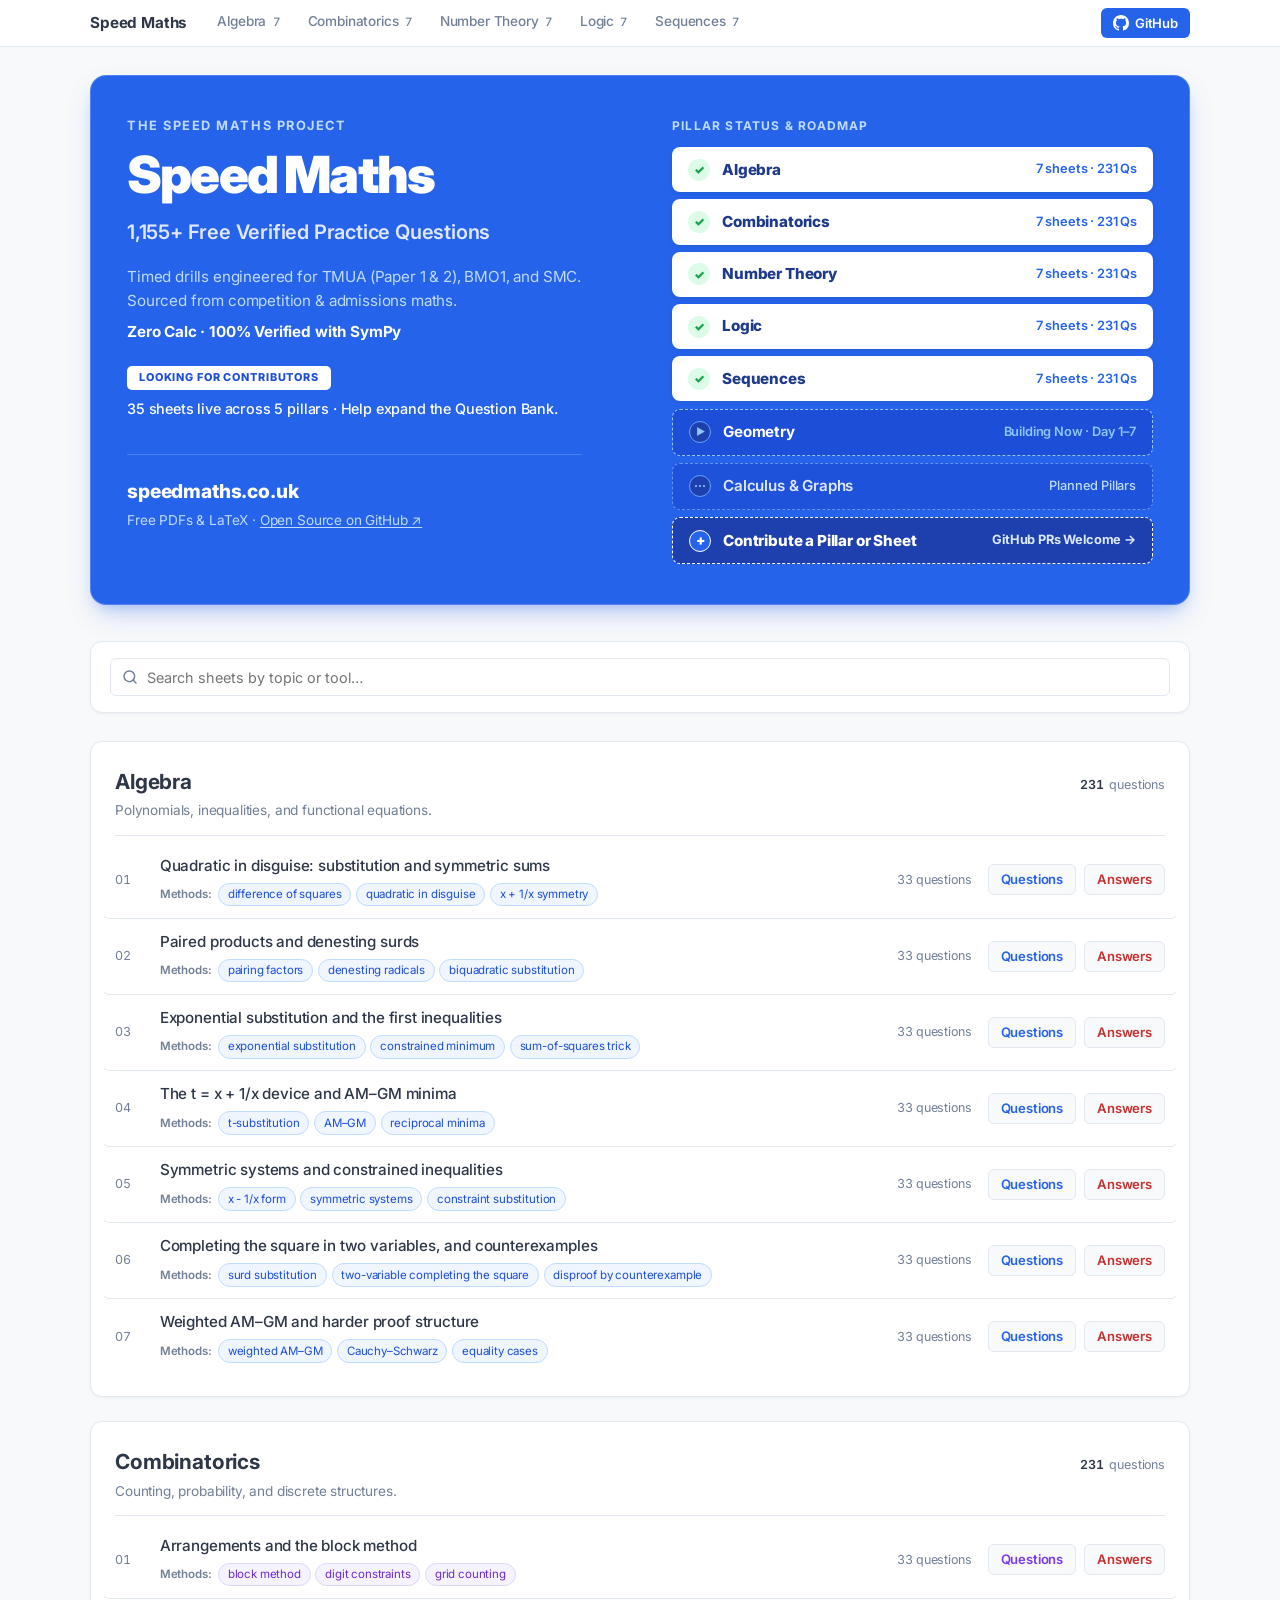
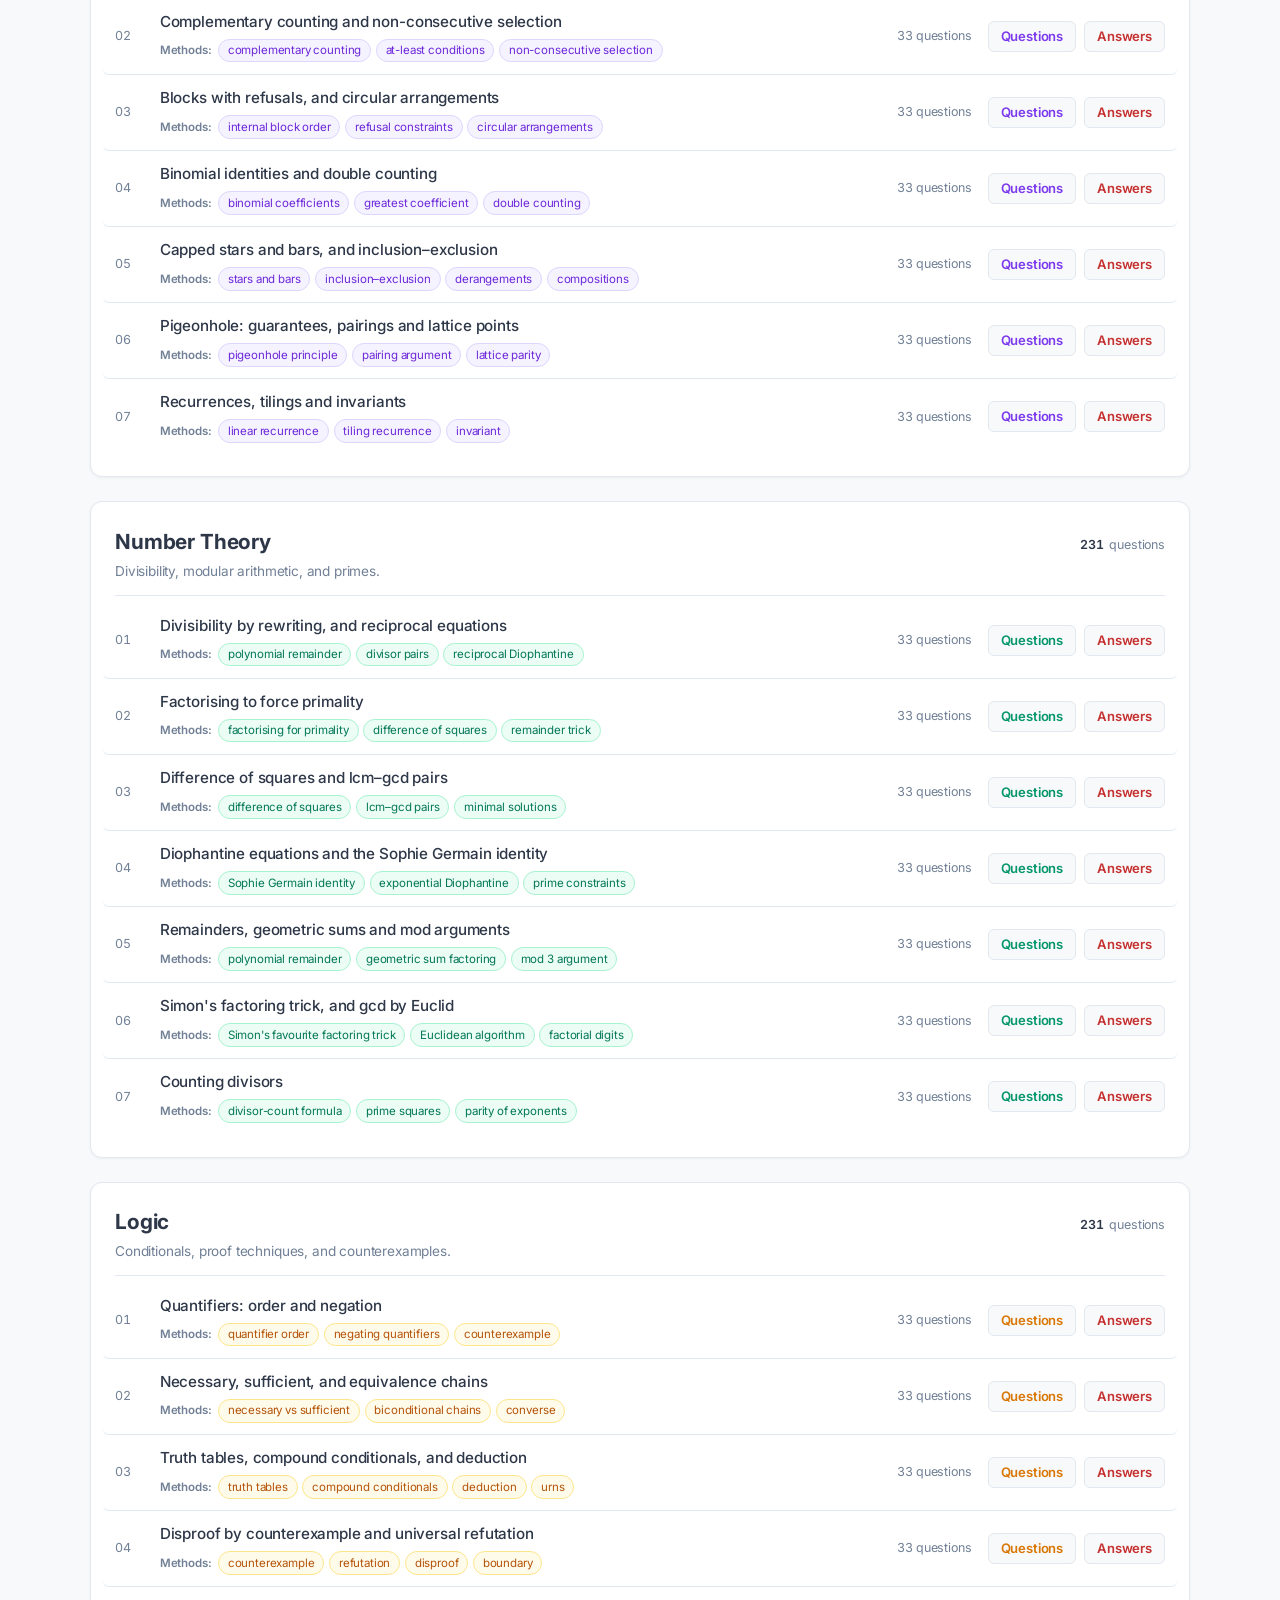
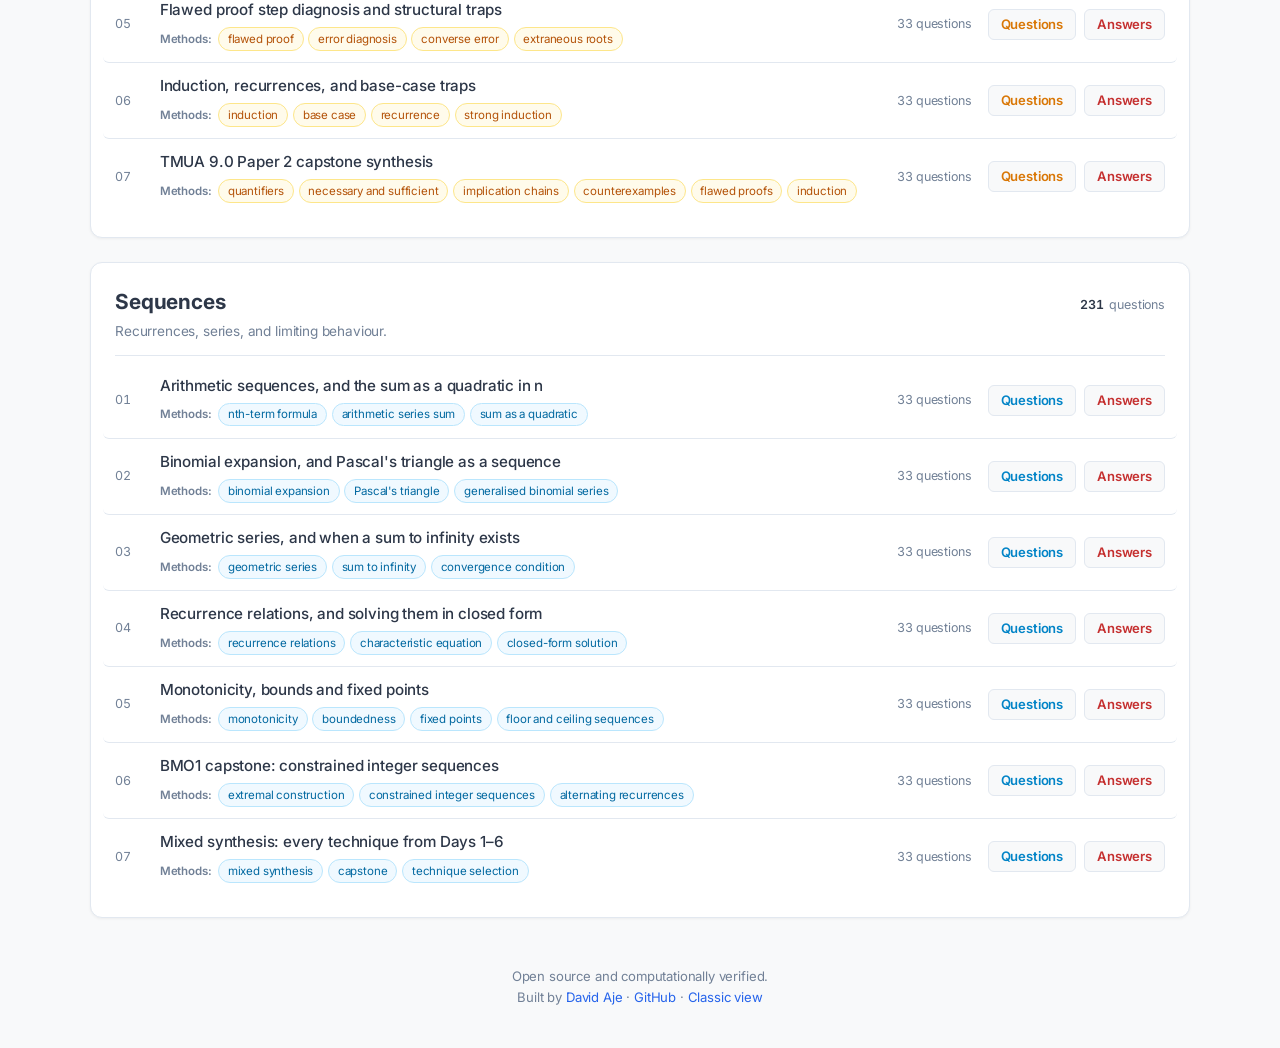
==== commit d4ad8545: "feat(web): remove redundant 7/7 completion chip from pillar headers" ====
--- a/index.html
+++ b/index.html
@@ -160,7 +160,7 @@
             <h2>Algebra</h2>
             <p class="pillar-desc">Polynomials, inequalities, and functional equations.</p>
           </div>
-          <span class="stats"><span class="completion-chip">7/7</span> <b>231</b> questions</span>
+          <span class="stats"><b>231</b> questions</span>
         </div>
         <ul class="sheet-list">
           <li class="sheet-row">
@@ -261,7 +261,7 @@
             <h2>Combinatorics</h2>
             <p class="pillar-desc">Counting, probability, and discrete structures.</p>
           </div>
-          <span class="stats"><span class="completion-chip">7/7</span> <b>231</b> questions</span>
+          <span class="stats"><b>231</b> questions</span>
         </div>
         <ul class="sheet-list">
           <li class="sheet-row">
@@ -362,7 +362,7 @@
             <h2>Number Theory</h2>
             <p class="pillar-desc">Divisibility, modular arithmetic, and primes.</p>
           </div>
-          <span class="stats"><span class="completion-chip">7/7</span> <b>231</b> questions</span>
+          <span class="stats"><b>231</b> questions</span>
         </div>
         <ul class="sheet-list">
           <li class="sheet-row">
@@ -463,7 +463,7 @@
             <h2>Logic</h2>
             <p class="pillar-desc">Conditionals, proof techniques, and counterexamples.</p>
           </div>
-          <span class="stats"><span class="completion-chip">7/7</span> <b>231</b> questions</span>
+          <span class="stats"><b>231</b> questions</span>
         </div>
         <ul class="sheet-list">
           <li class="sheet-row">
@@ -564,7 +564,7 @@
             <h2>Sequences</h2>
             <p class="pillar-desc">Recurrences, series, and limiting behaviour.</p>
           </div>
-          <span class="stats"><span class="completion-chip">7/7</span> <b>231</b> questions</span>
+          <span class="stats"><b>231</b> questions</span>
         </div>
         <ul class="sheet-list">
           <li class="sheet-row">
--- a/archive.css
+++ b/archive.css
@@ -139,17 +139,7 @@
     display: flex; align-items: center; gap: 0.35rem;
 }
 .stats b { color: var(--text-main); font-weight: 600; }
-.completion-chip {
-    display: inline-flex;
-    align-items: center;
-    font-size: 0.7rem;
-    font-weight: 700;
-    padding: 0.12rem 0.5rem;
-    border-radius: 999px;
-    background: var(--pillar-bg, var(--secondary));
-    color: var(--pillar-text, var(--primary));
-    border: 1px solid var(--pillar-border, var(--border));
-}
+
 
 /* ── sheet rows ──────────────────────────────────────────────────────────── */
 .sheet-list { list-style: none; }
@@ -280,31 +270,57 @@
     .stats { font-size: 0.75rem; }
 
     .sheet-row {
-        display: grid;
-        grid-template-columns: 1.6rem 1fr;
-        grid-template-rows: auto auto;
-        row-gap: 0.55rem;
-        column-gap: 0.5rem;
-        padding: 0.85rem 0;
-        align-items: start;
+        display: block;
+        padding: 0.75rem 0;
+        margin: 0;
+        border-bottom: 1px solid var(--border);
+    }
+    .sheet-row:last-child {
+        border-bottom: none;
+        padding-bottom: 0.1rem;
     }
     .sheet-num {
-        grid-column: 1;
-        grid-row: 1;
+        display: inline-block;
+        font-weight: 700;
         font-size: 0.82rem;
-        padding-top: 1px;
+        font-variant-numeric: tabular-nums;
+        color: var(--text-muted);
+        background: none;
+        border: none;
+        padding: 0;
+        width: auto;
+        margin-right: 0.4rem;
+        vertical-align: 0;
+    }
+    .sheet-num::after {
+        content: "·";
+        margin-left: 0.35rem;
+        color: var(--border);
+        font-weight: 400;
     }
     .sheet-body {
-        grid-column: 2;
-        grid-row: 1;
+        display: inline;
     }
     .sheet-name {
-        font-size: 0.95rem;
-        line-height: 1.35;
+        display: inline;
+        font-size: 0.94rem;
+        font-weight: 600;
+        line-height: 1.4;
+        color: var(--text-main);
     }
     .tools {
+        display: flex;
+        align-items: center;
+        flex-wrap: wrap;
         gap: 0.25rem;
         margin-top: 0.3rem;
+        width: 100%;
+    }
+    .tools-label {
+        font-size: 0.7rem;
+        font-weight: 600;
+        color: var(--text-muted);
+        margin-right: 0.15rem;
     }
     .tool {
         font-size: 0.68rem;
@@ -314,22 +330,43 @@
         display: none;
     }
     .links {
-        grid-column: 1 / span 2;
-        grid-row: 2;
         display: flex;
         gap: 0.5rem;
         width: 100%;
+        margin-top: 0.5rem;
+        margin-bottom: 0.15rem;
     }
     .pdf-link {
         flex: 1;
         text-align: center;
         padding: 0.45rem 0.5rem;
         font-size: 0.82rem;
+        font-weight: 600;
         min-height: 38px;
+        border-radius: 6px;
+        background: var(--surface);
+        color: var(--pillar-color, var(--primary));
+        border: 1px solid var(--border);
+        box-shadow: 0 1px 2px rgba(0, 0, 0, 0.04);
         display: inline-flex;
         align-items: center;
         justify-content: center;
-        border-radius: var(--radius-sm);
+        transition: transform 0.1s ease, border-color 0.15s ease, background-color 0.15s ease;
+    }
+    .pdf-link:hover, .pdf-link:active {
+        background: var(--pillar-bg, rgba(37, 99, 235, 0.06));
+        border-color: var(--pillar-color, var(--primary));
+    }
+    .pdf-link.ans {
+        color: var(--danger);
+        border-color: var(--border);
+    }
+    .pdf-link.ans:hover, .pdf-link.ans:active {
+        background: rgba(239, 68, 68, 0.06);
+        border-color: var(--danger);
+    }
+    .pdf-link:active {
+        transform: scale(0.98);
     }
 }
 
@@ -630,64 +667,46 @@
     .cta-full { display: none; }
     .cta-short { display: inline; }
 
+    .hsb-eyebrow { display: none; }
+    .hsb-desc p { display: none; }
+    .hsb-contributor-box { display: none; }
+    .hsb-footer-divider { display: none; }
+    .hsb-footer-links { display: none; }
+
     .hero-status-board {
-        margin: 0.85rem 0 1.25rem;
-        padding: 1.2rem 1rem;
+        margin: 0.75rem 0 1.15rem;
+        padding: 1.15rem 1rem;
         border-radius: 14px;
-        gap: 1.15rem;
+        gap: 0.95rem;
         width: 100%;
         max-width: 100%;
         box-sizing: border-box;
         overflow: hidden;
     }
     .hsb-left {
-        gap: 0.6rem;
+        gap: 0.25rem;
         min-width: 0;
         width: 100%;
-    }
-    .hsb-eyebrow {
-        font-size: 0.7rem;
-        letter-spacing: 0.1em;
     }
     .hsb-title {
         font-size: 1.85rem;
         line-height: 1.05;
+        margin: 0;
     }
     .hsb-subtitle {
         font-size: 1rem;
         line-height: 1.35;
+        margin-top: 0.15rem;
+        color: #e0e7ff;
     }
     .hsb-desc {
-        font-size: 0.82rem;
-        line-height: 1.45;
-        margin-top: 0.1rem;
+        margin-top: 0;
     }
     .hsb-desc-highlight {
-        font-size: 0.82rem;
+        font-size: 0.8rem;
         margin-top: 0.25rem;
-    }
-    .hsb-contributor-box {
-        margin-top: 0.2rem;
-        gap: 0.35rem;
-    }
-    .hsb-badge {
-        font-size: 0.62rem;
-        padding: 0.2rem 0.55rem;
-    }
-    .hsb-contributor-text {
-        font-size: 0.78rem;
-        line-height: 1.35;
-    }
-    .hsb-footer-divider {
-        margin: 0.65rem 0 0.35rem;
-        width: 100%;
-    }
-    .hsb-footer-domain {
-        font-size: 0.95rem;
-    }
-    .hsb-footer-links {
-        font-size: 0.78rem;
-        gap: 0.2rem;
+        color: #bfdbfe;
+        font-weight: 600;
     }
     
     /* Compact 2-Column Status Board */
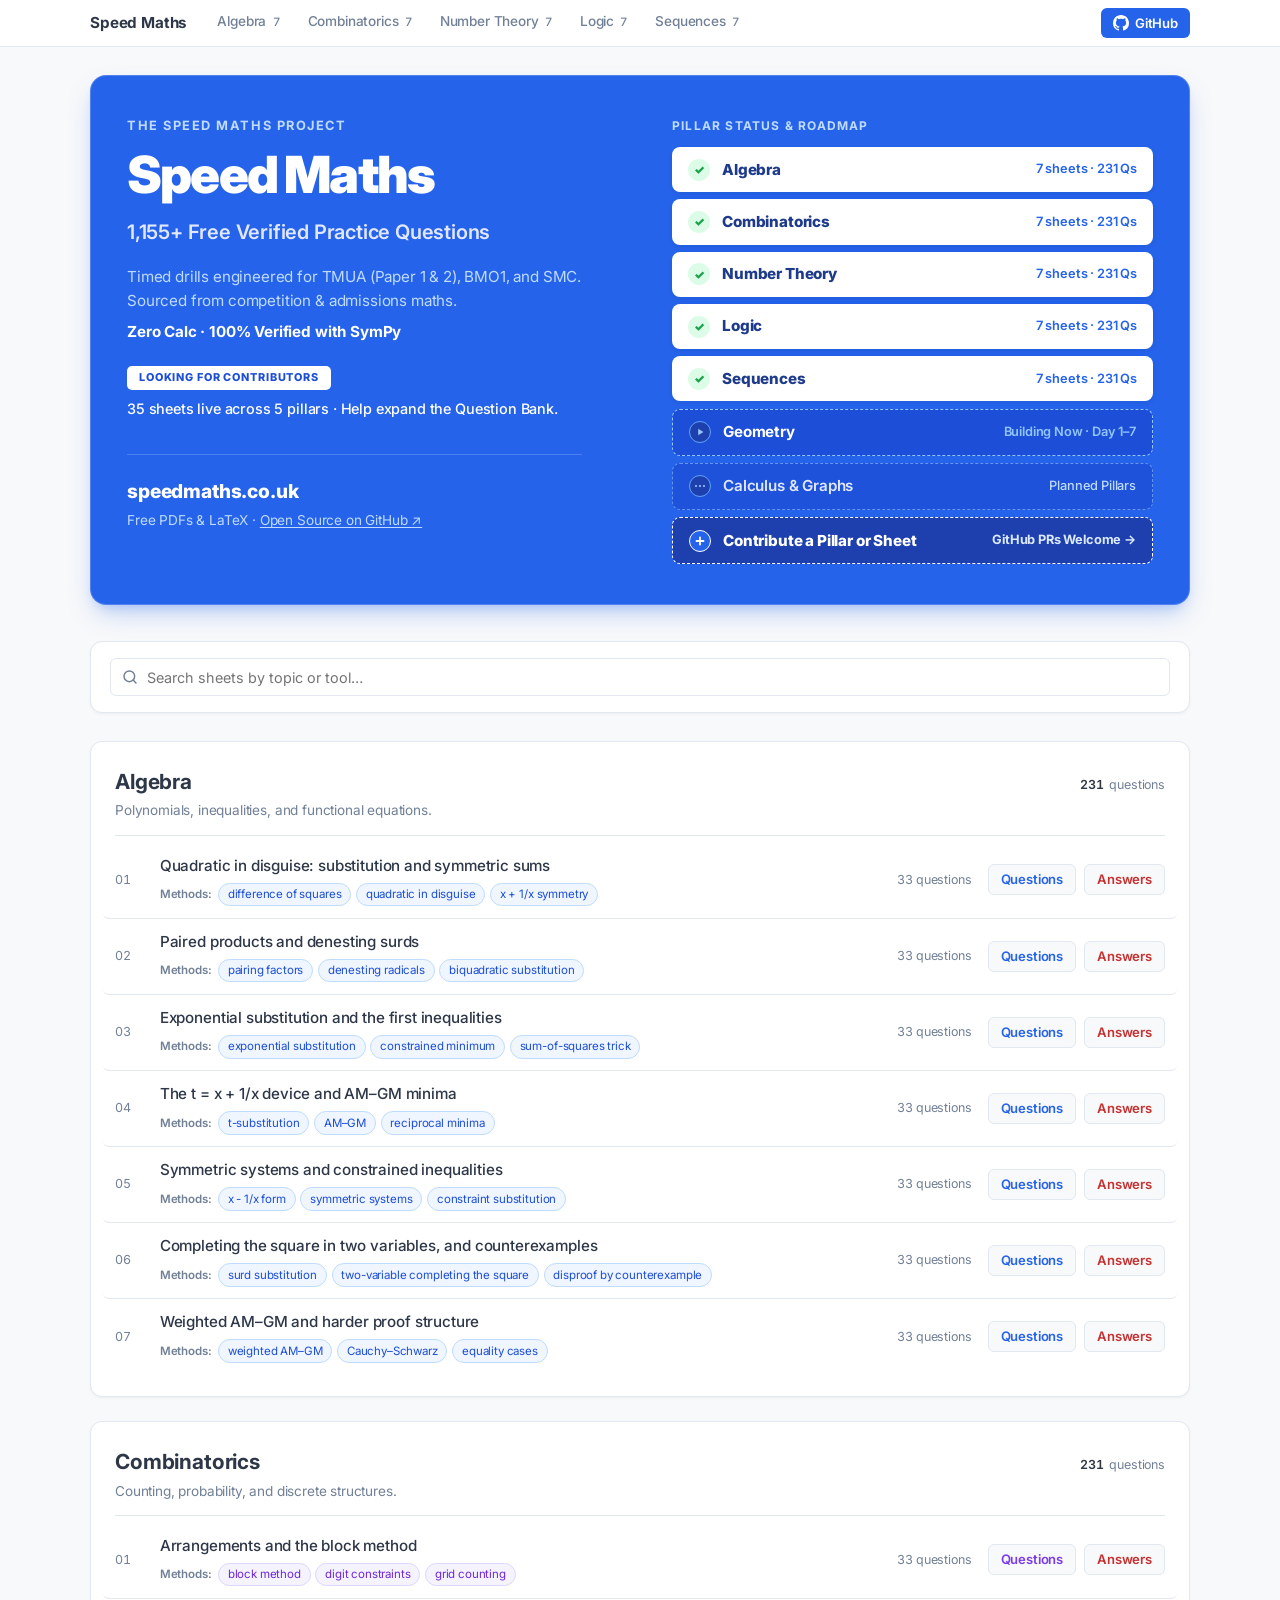
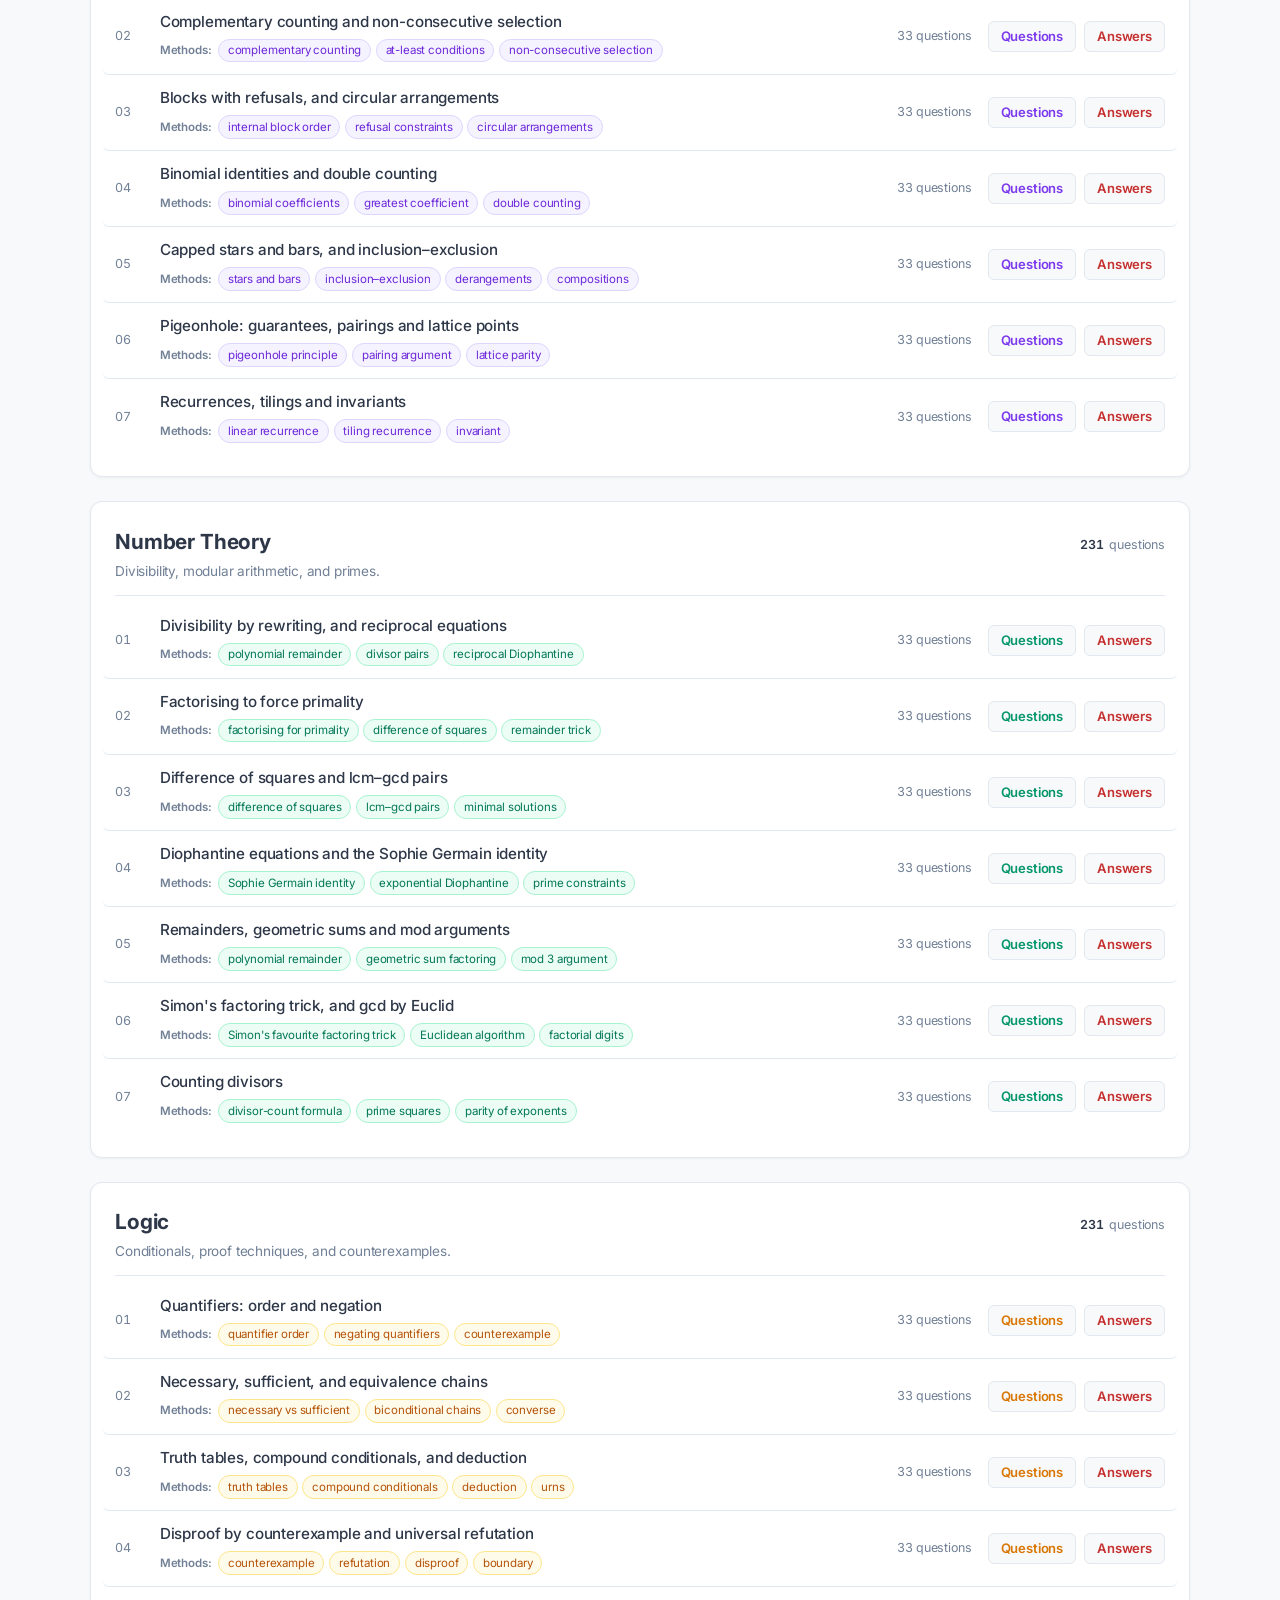
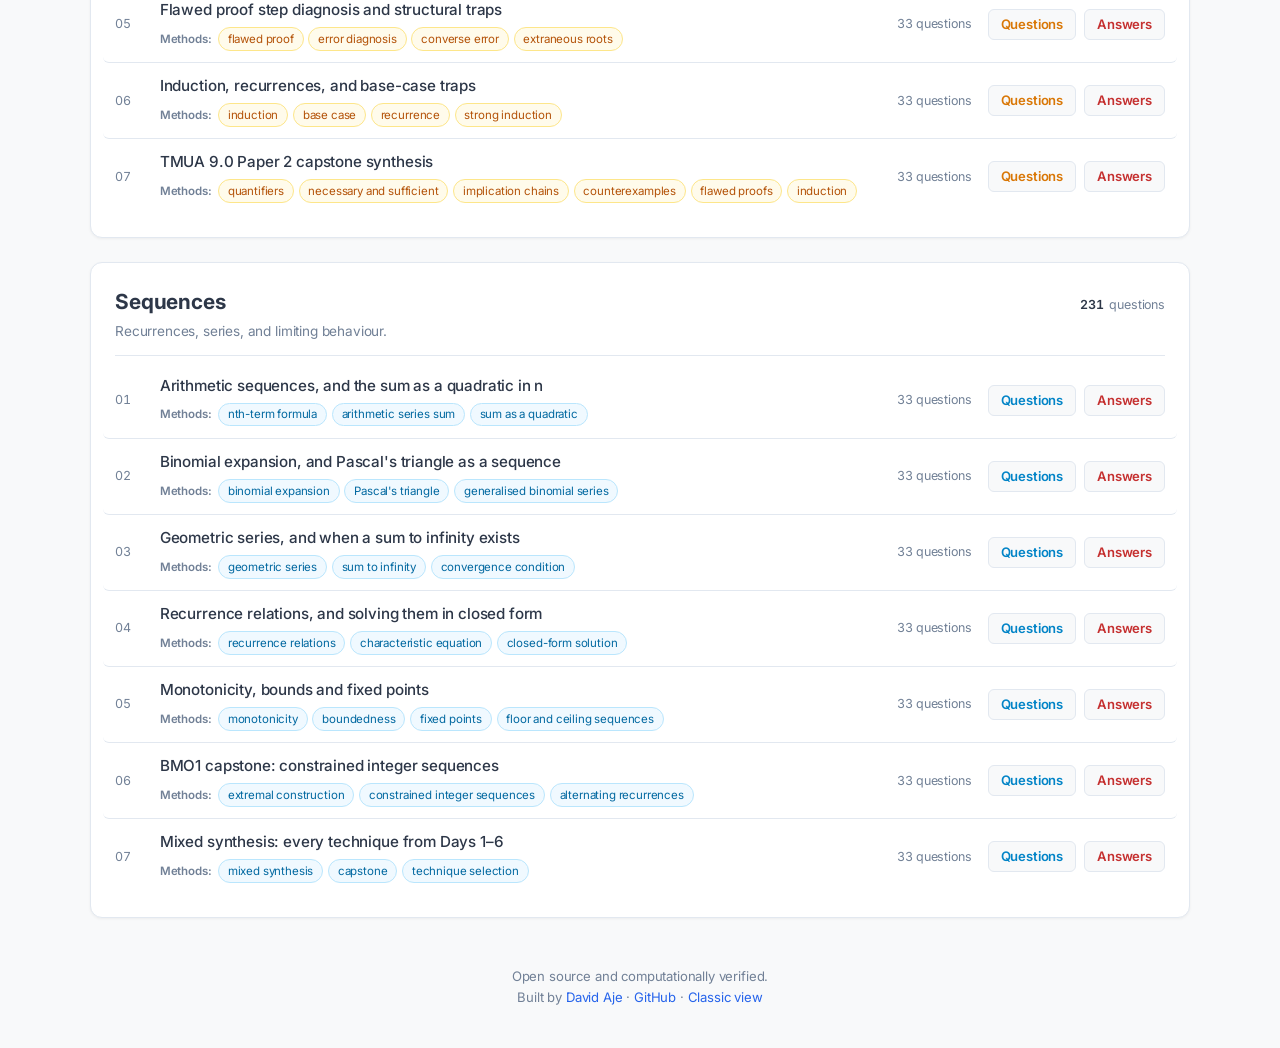
==== commit e0c25853: "fix(web): center geometry play and contribute plus icons using vector svgs" ====
--- a/index.html
+++ b/index.html
@@ -110,7 +110,11 @@
                     <!-- Upcoming & Community Roadmap -->
                     <div class="hsb-card in-progress">
                         <div class="hsb-card-left">
-                            <span class="hsb-icon-circle">&#9654;</span>
+                            <span class="hsb-icon-circle" aria-hidden="true">
+                                <svg width="12" height="12" viewBox="0 0 12 12" fill="currentColor">
+                                    <polygon points="4.2,2.8 9.4,6 4.2,9.2"/>
+                                </svg>
+                            </span>
                             <span class="hsb-card-name">Geometry</span>
                         </div>
                         <span class="hsb-card-stat">Building Now &middot; Day 1–7</span>
@@ -132,7 +136,11 @@
 
                     <a href="https://github.com/The-CerealDev/speed-maths" class="hsb-card cta" target="_blank" rel="noopener noreferrer">
                         <div class="hsb-card-left">
-                            <span class="hsb-icon-circle">&plus;</span>
+                            <span class="hsb-icon-circle" aria-hidden="true">
+                                <svg width="12" height="12" viewBox="0 0 12 12" fill="none" stroke="currentColor" stroke-width="1.8" stroke-linecap="round">
+                                    <path d="M6 2.5v7M2.5 6h7"/>
+                                </svg>
+                            </span>
                             <span class="hsb-card-name"><span class="cta-full">Contribute a Pillar or Sheet</span><span class="cta-short">Contribute</span></span>
                         </div>
                         <span class="hsb-card-stat"><span class="cta-full">GitHub PRs Welcome &rarr;</span><span class="cta-short">PRs Welcome &rarr;</span></span>
--- a/archive.css
+++ b/archive.css
@@ -537,6 +537,10 @@
     font-weight: 900;
     flex-shrink: 0;
 }
+.hsb-icon-circle svg {
+    display: block;
+    flex-shrink: 0;
+}
 
 /* Live Cards */
 .hsb-card.live {
@@ -749,6 +753,10 @@
         font-size: 0.62rem;
         flex-shrink: 0;
     }
+    .hsb-icon-circle svg {
+        width: 10px;
+        height: 10px;
+    }
     .hsb-card-name {
         font-size: 0.8rem !important;
         white-space: nowrap;
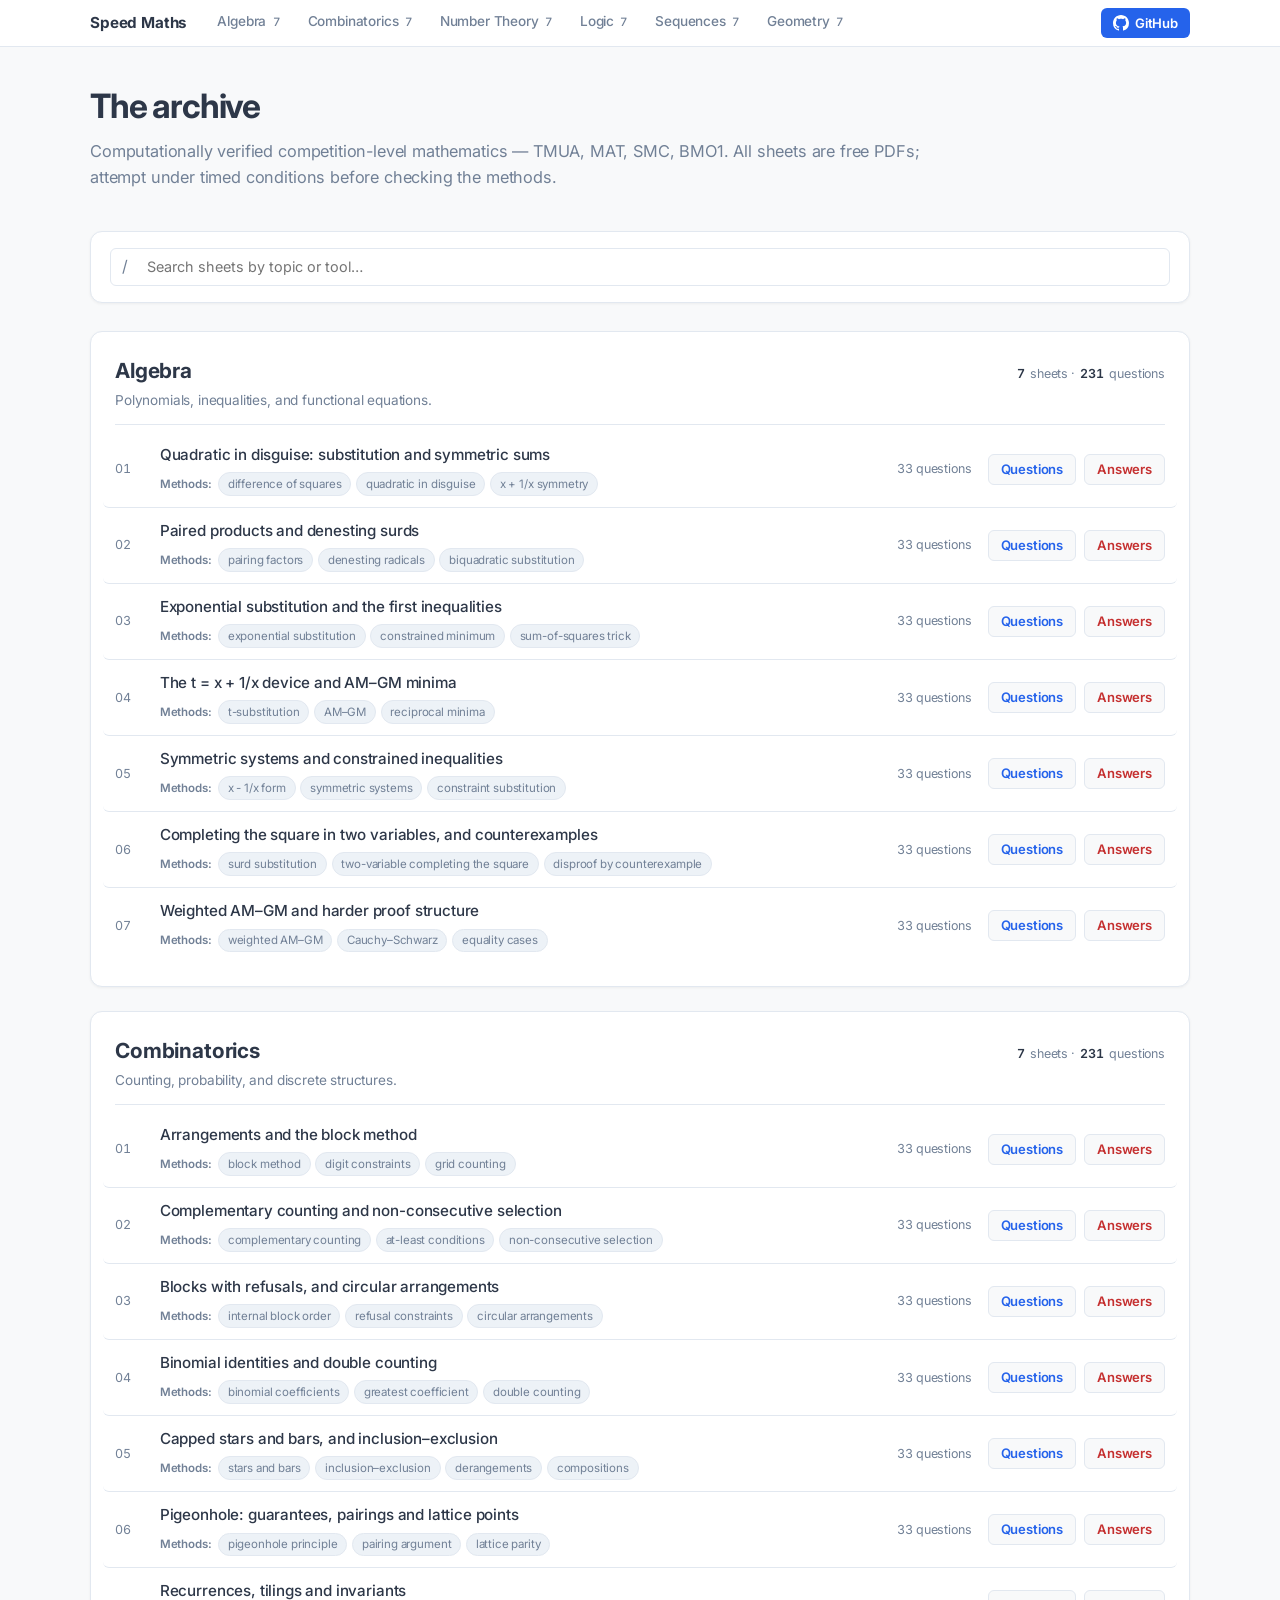
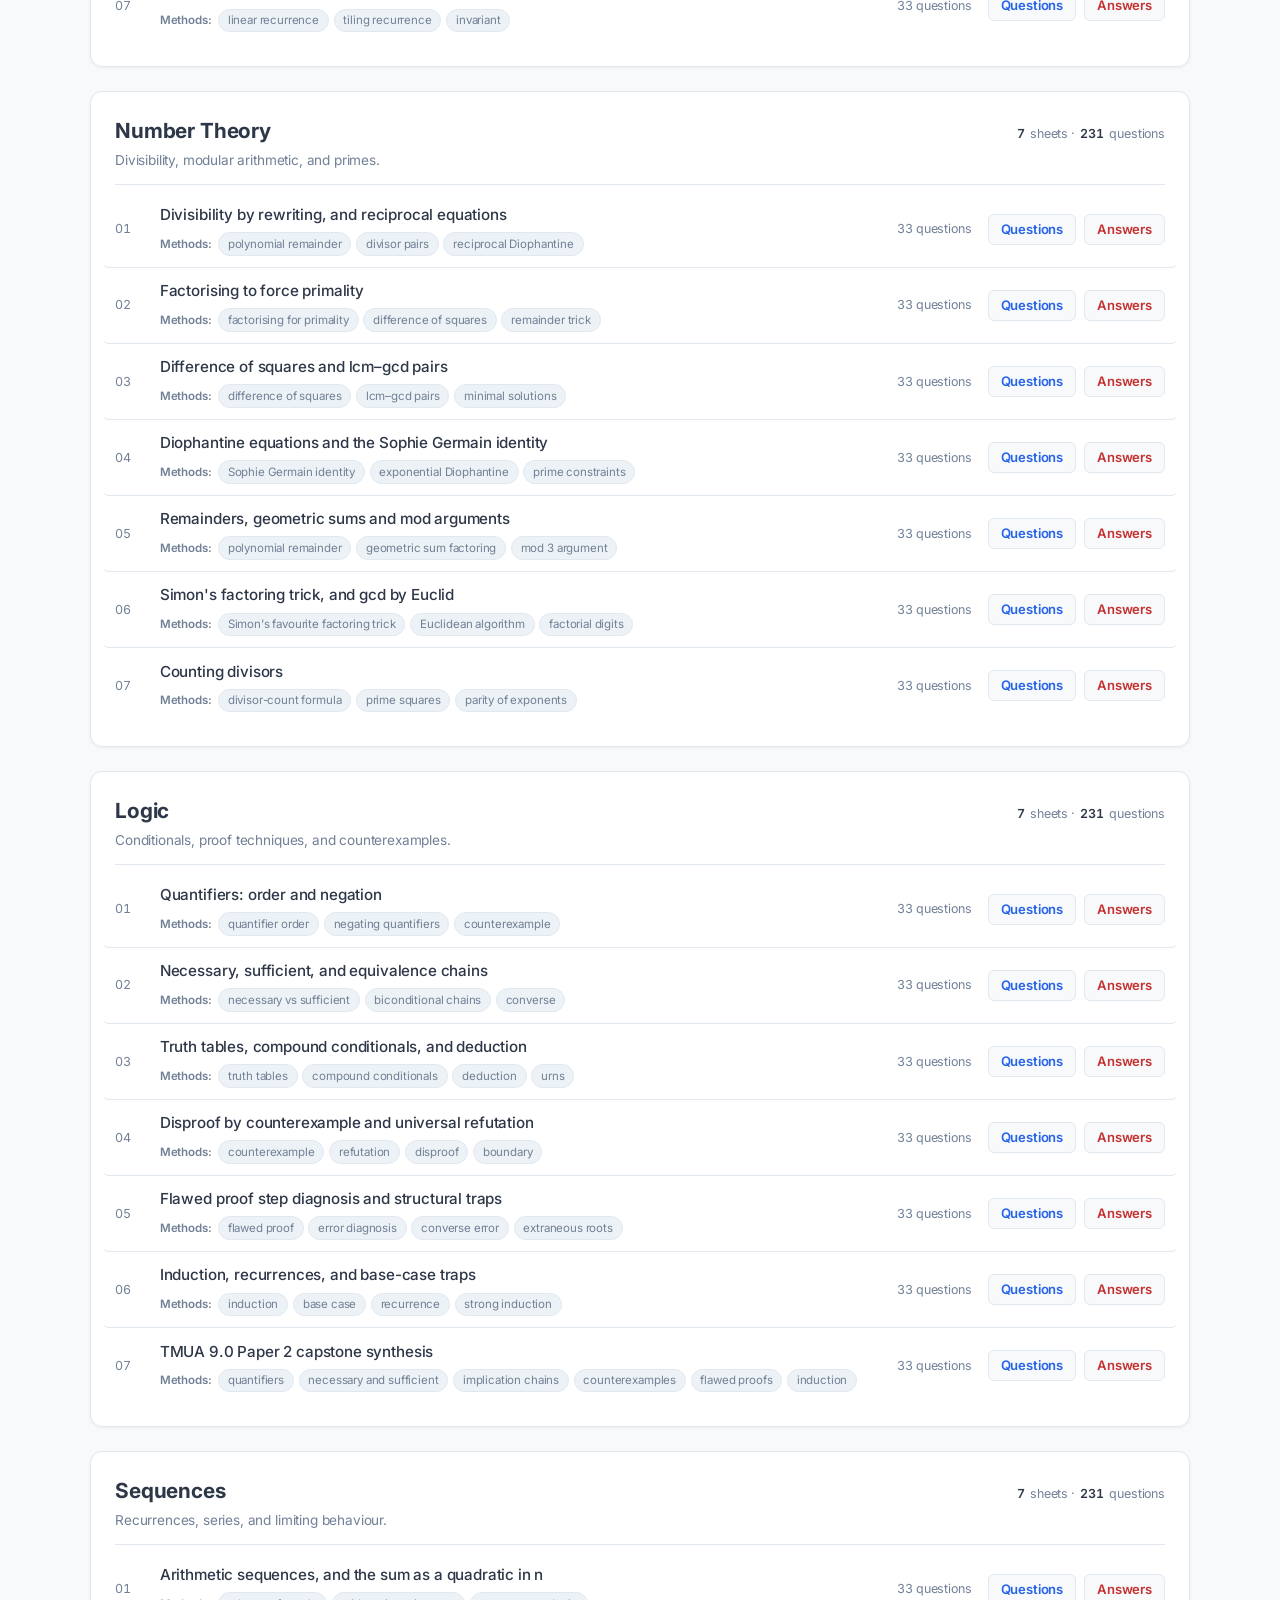
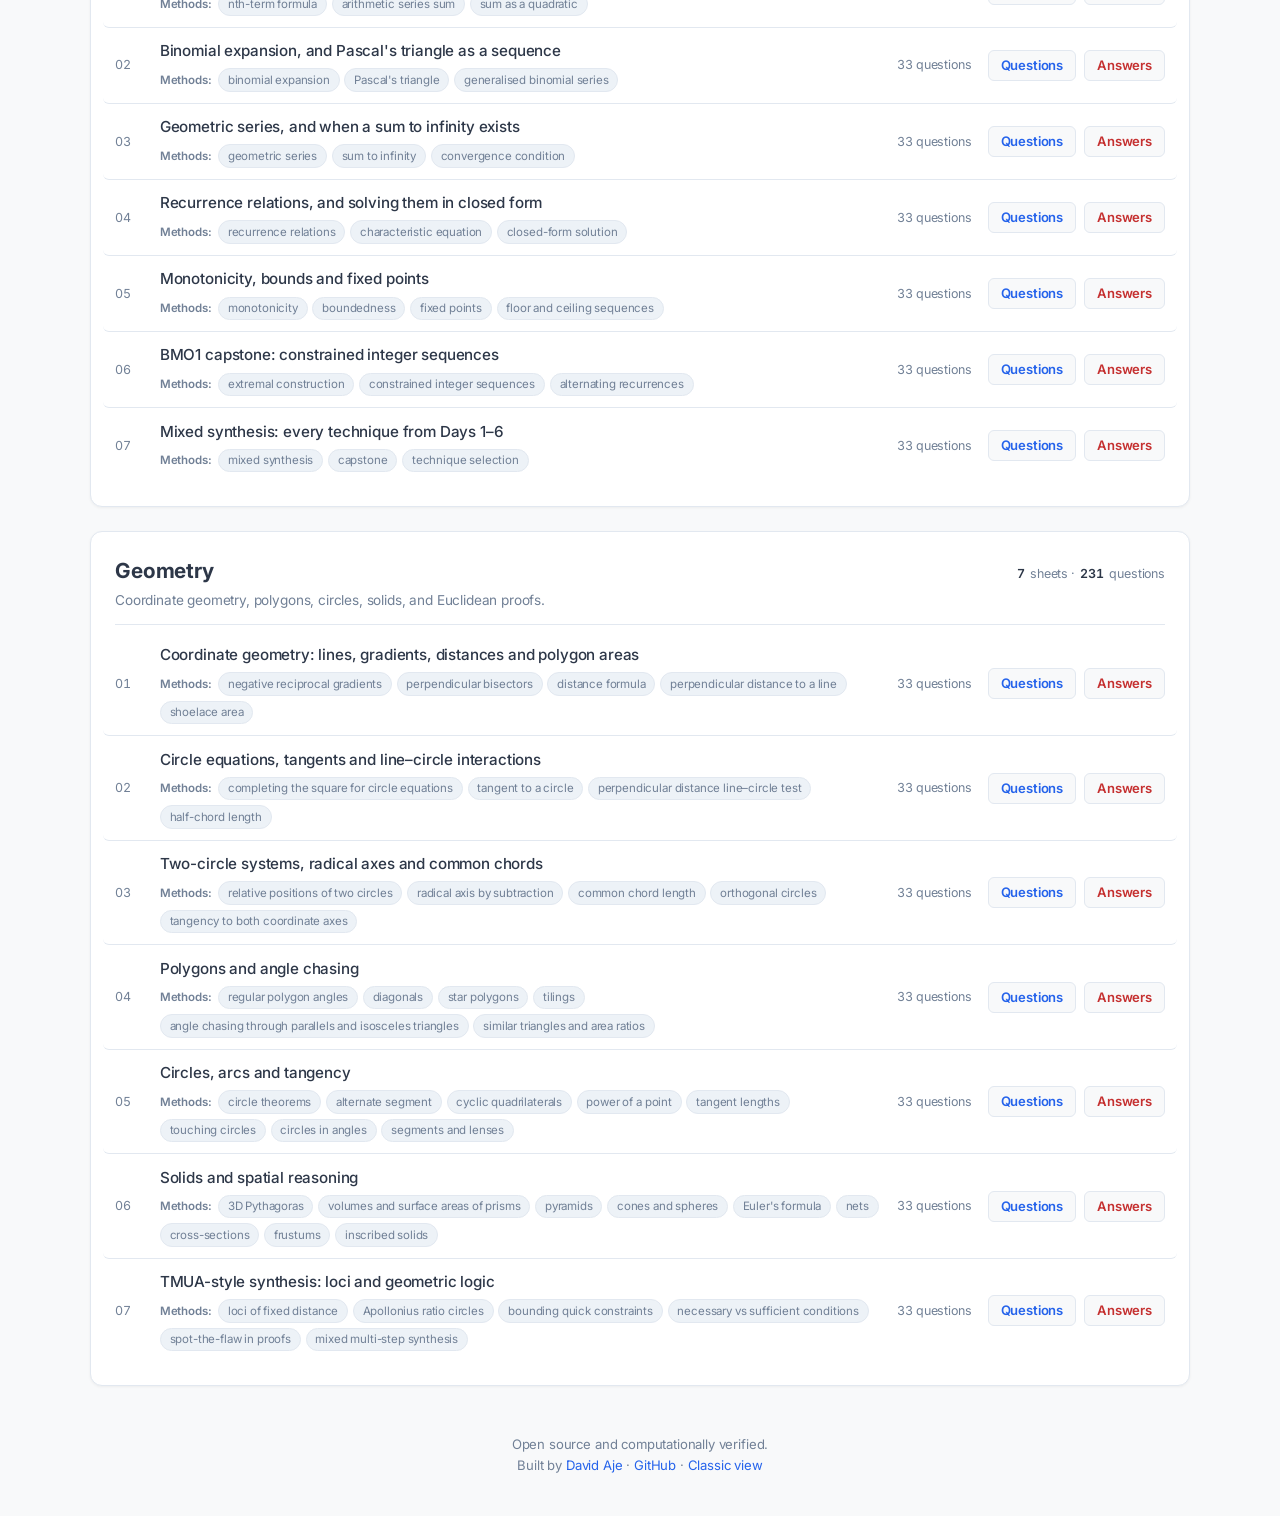
==== commit 4005be06: "Merge feat/geometry-pillar: geometry pillar live (42 sheets, 6 pillars, 1,386+ questions) Co-Authore" ====
--- a/index.html
+++ b/index.html
@@ -31,6 +31,7 @@
 <a href="#number-theory">Number Theory<span class="count">7</span></a>
 <a href="#logic">Logic<span class="count">7</span></a>
 <a href="#sequences">Sequences<span class="count">7</span></a>
+<a href="#geometry">Geometry<span class="count">7</span></a>
             </div>
             <div class="nav-right">
                 <a href="https://github.com/The-CerealDev/speed-maths" class="github-link"
@@ -38,123 +39,24 @@
                     <svg height="16" width="16" aria-hidden="true" viewBox="0 0 16 16" version="1.1">
                         <path fill="currentColor" d="M8 0c4.42 0 8 3.58 8 8a8.013 8.013 0 0 1-5.45 7.59c-.4.08-.55-.17-.55-.38 0-.27.01-1.13.01-2.2 0-.75-.25-1.23-.54-1.48 1.78-.2 3.65-.88 3.65-3.95 0-.88-.31-1.59-.82-2.15.08-.2.36-1.02-.08-2.12 0 0-.67-.22-2.2.82-.64-.18-1.32-.27-2-.27-.68 0-1.36.09-2 .27-1.53-1.03-2.2-.82-2.2-.82-.44 1.1-.16 1.92-.08 2.12-.51.56-.82 1.28-.82 2.15 0 3.06 1.86 3.75 3.64 3.95-.23.2-.44.55-.51 1.07-.46.21-1.61.55-2.33-.66-.15-.24-.6-.83-1.23-.82-.67.01-.27.38.01.53.34.19.73.9.82 1.13.16.45.68 1.31 2.69.94 0 .67.01 1.3.01 1.49 0 .21-.15.45-.55.38A7.995 7.995 0 0 1 0 8c0-4.42 3.58-8 8-8Z"></path>
                     </svg>
-                    <span class="github-text">GitHub</span>
+                    GitHub
                 </a>
             </div>
         </div>
     </nav>
 
     <main class="container">
-        <!-- Hero Status & Roadmap Board -->
-        <section class="hero-status-board" aria-label="Curriculum Status and Community Roadmap">
-            <div class="hsb-left">
-                <span class="hsb-eyebrow">The Speed Maths Project</span>
-                <h1 class="hsb-title">Speed Maths</h1>
-                <p class="hsb-subtitle">1,155+ Free Verified Practice Questions</p>
-                <div class="hsb-desc">
-                    <p>Timed drills engineered for TMUA (Paper 1 &amp; 2), BMO1, and SMC. Sourced from competition &amp; admissions maths.</p>
-                    <span class="hsb-desc-highlight">Zero Calc &middot; 100% Verified with SymPy</span>
-                </div>
-
-                <div class="hsb-contributor-box">
-                    <span class="hsb-badge">Looking for Contributors</span>
-                    <p class="hsb-contributor-text">35 sheets live across 5 pillars &middot; Help expand the Question Bank.</p>
-                </div>
-
-                <div class="hsb-footer-divider"></div>
-                <div class="hsb-footer-links">
-                    <span class="hsb-footer-domain">speedmaths.co.uk</span>
-                    <span>Free PDFs &amp; LaTeX &middot; <a href="https://github.com/The-CerealDev/speed-maths" target="_blank" rel="noopener noreferrer">Open Source on GitHub &nearr;</a></span>
-                </div>
-            </div>
-
-            <div class="hsb-right">
-                <div class="hsb-board-header">Pillar Status &amp; Roadmap</div>
-                <div class="hsb-cards">
-                    <a href="#algebra" class="hsb-card live">
-                        <div class="hsb-card-left">
-                            <span class="hsb-icon-circle">&check;</span>
-                            <span class="hsb-card-name">Algebra</span>
-                        </div>
-                        <span class="hsb-card-stat">7 sheets &middot; 231 Qs</span>
-                    </a>
-                    <a href="#combinatorics" class="hsb-card live">
-                        <div class="hsb-card-left">
-                            <span class="hsb-icon-circle">&check;</span>
-                            <span class="hsb-card-name">Combinatorics</span>
-                        </div>
-                        <span class="hsb-card-stat">7 sheets &middot; 231 Qs</span>
-                    </a>
-                    <a href="#number-theory" class="hsb-card live">
-                        <div class="hsb-card-left">
-                            <span class="hsb-icon-circle">&check;</span>
-                            <span class="hsb-card-name">Number Theory</span>
-                        </div>
-                        <span class="hsb-card-stat">7 sheets &middot; 231 Qs</span>
-                    </a>
-                    <a href="#logic" class="hsb-card live">
-                        <div class="hsb-card-left">
-                            <span class="hsb-icon-circle">&check;</span>
-                            <span class="hsb-card-name">Logic</span>
-                        </div>
-                        <span class="hsb-card-stat">7 sheets &middot; 231 Qs</span>
-                    </a>
-                    <a href="#sequences" class="hsb-card live">
-                        <div class="hsb-card-left">
-                            <span class="hsb-icon-circle">&check;</span>
-                            <span class="hsb-card-name">Sequences</span>
-                        </div>
-                        <span class="hsb-card-stat">7 sheets &middot; 231 Qs</span>
-                    </a>
-
-                    <!-- Upcoming & Community Roadmap -->
-                    <div class="hsb-card in-progress">
-                        <div class="hsb-card-left">
-                            <span class="hsb-icon-circle" aria-hidden="true">
-                                <svg width="12" height="12" viewBox="0 0 12 12" fill="currentColor">
-                                    <polygon points="4.2,2.8 9.4,6 4.2,9.2"/>
-                                </svg>
-                            </span>
-                            <span class="hsb-card-name">Geometry</span>
-                        </div>
-                        <span class="hsb-card-stat">Building Now &middot; Day 1–7</span>
-                    </div>
-
-                    <div class="hsb-card planned">
-                        <div class="hsb-card-left">
-                            <span class="hsb-icon-circle" aria-hidden="true">
-                                <svg width="12" height="12" viewBox="0 0 12 12" fill="currentColor">
-                                    <circle cx="2" cy="6" r="1.1"/>
-                                    <circle cx="6" cy="6" r="1.1"/>
-                                    <circle cx="10" cy="6" r="1.1"/>
-                                </svg>
-                            </span>
-                            <span class="hsb-card-name">Calculus &amp; Graphs</span>
-                        </div>
-                        <span class="hsb-card-stat">Planned Pillars</span>
-                    </div>
-
-                    <a href="https://github.com/The-CerealDev/speed-maths" class="hsb-card cta" target="_blank" rel="noopener noreferrer">
-                        <div class="hsb-card-left">
-                            <span class="hsb-icon-circle" aria-hidden="true">
-                                <svg width="12" height="12" viewBox="0 0 12 12" fill="none" stroke="currentColor" stroke-width="1.8" stroke-linecap="round">
-                                    <path d="M6 2.5v7M2.5 6h7"/>
-                                </svg>
-                            </span>
-                            <span class="hsb-card-name"><span class="cta-full">Contribute a Pillar or Sheet</span><span class="cta-short">Contribute</span></span>
-                        </div>
-                        <span class="hsb-card-stat"><span class="cta-full">GitHub PRs Welcome &rarr;</span><span class="cta-short">PRs Welcome &rarr;</span></span>
-                    </a>
-                </div>
-            </div>
-        </section>
+        <header class="page">
+            <h1>The archive</h1>
+            <p class="subtitle">
+                Computationally verified competition-level mathematics &mdash; TMUA, MAT, SMC, BMO1.
+                All sheets are free PDFs; attempt under timed conditions before checking the methods.
+            </p>
+        </header>
 
         <div class="filter-bar">
             <div class="search">
-                <svg class="search-ic" width="16" height="16" viewBox="0 0 24 24" fill="none" stroke="currentColor" stroke-width="2.2" stroke-linecap="round" stroke-linejoin="round" aria-hidden="true">
-                    <circle cx="11" cy="11" r="8"></circle>
-                    <line x1="21" y1="21" x2="16.65" y2="16.65"></line>
-                </svg>
+                <span class="search-ic">/</span>
                 <input id="q" type="search" autocomplete="off"
                        placeholder="Search sheets by topic or tool&hellip;"
                        aria-label="Search sheets">
@@ -162,13 +64,13 @@
         </div>
 
         
-      <section class="pillar pillar--algebra" id="algebra">
+      <section class="pillar" id="algebra">
         <div class="pillar-head">
           <div>
             <h2>Algebra</h2>
             <p class="pillar-desc">Polynomials, inequalities, and functional equations.</p>
           </div>
-          <span class="stats"><b>231</b> questions</span>
+          <span class="stats"><b>7</b> sheets &middot; <b>231</b> questions</span>
         </div>
         <ul class="sheet-list">
           <li class="sheet-row">
@@ -263,13 +165,13 @@
           </li></ul>
       </section>
 
-      <section class="pillar pillar--combinatorics" id="combinatorics">
+      <section class="pillar" id="combinatorics">
         <div class="pillar-head">
           <div>
             <h2>Combinatorics</h2>
             <p class="pillar-desc">Counting, probability, and discrete structures.</p>
           </div>
-          <span class="stats"><b>231</b> questions</span>
+          <span class="stats"><b>7</b> sheets &middot; <b>231</b> questions</span>
         </div>
         <ul class="sheet-list">
           <li class="sheet-row">
@@ -364,13 +266,13 @@
           </li></ul>
       </section>
 
-      <section class="pillar pillar--number-theory" id="number-theory">
+      <section class="pillar" id="number-theory">
         <div class="pillar-head">
           <div>
             <h2>Number Theory</h2>
             <p class="pillar-desc">Divisibility, modular arithmetic, and primes.</p>
           </div>
-          <span class="stats"><b>231</b> questions</span>
+          <span class="stats"><b>7</b> sheets &middot; <b>231</b> questions</span>
         </div>
         <ul class="sheet-list">
           <li class="sheet-row">
@@ -465,13 +367,13 @@
           </li></ul>
       </section>
 
-      <section class="pillar pillar--logic" id="logic">
+      <section class="pillar" id="logic">
         <div class="pillar-head">
           <div>
             <h2>Logic</h2>
             <p class="pillar-desc">Conditionals, proof techniques, and counterexamples.</p>
           </div>
-          <span class="stats"><b>231</b> questions</span>
+          <span class="stats"><b>7</b> sheets &middot; <b>231</b> questions</span>
         </div>
         <ul class="sheet-list">
           <li class="sheet-row">
@@ -566,13 +468,13 @@
           </li></ul>
       </section>
 
-      <section class="pillar pillar--sequences" id="sequences">
+      <section class="pillar" id="sequences">
         <div class="pillar-head">
           <div>
             <h2>Sequences</h2>
             <p class="pillar-desc">Recurrences, series, and limiting behaviour.</p>
           </div>
-          <span class="stats"><b>231</b> questions</span>
+          <span class="stats"><b>7</b> sheets &middot; <b>231</b> questions</span>
         </div>
         <ul class="sheet-list">
           <li class="sheet-row">
@@ -663,6 +565,107 @@
             <span class="links">
               <a href="sequences/sheets/sheet07.pdf" class="pdf-link" target="_blank">Questions</a>
               <a href="sequences/answers/ans07.pdf" class="pdf-link ans" target="_blank">Answers</a>
+            </span>
+          </li></ul>
+      </section>
+
+      <section class="pillar" id="geometry">
+        <div class="pillar-head">
+          <div>
+            <h2>Geometry</h2>
+            <p class="pillar-desc">Coordinate geometry, polygons, circles, solids, and Euclidean proofs.</p>
+          </div>
+          <span class="stats"><b>7</b> sheets &middot; <b>231</b> questions</span>
+        </div>
+        <ul class="sheet-list">
+          <li class="sheet-row">
+            <span class="sheet-num">01</span>
+            <span class="sheet-body">
+              <span class="sheet-name">Coordinate geometry: lines, gradients, distances and polygon areas</span>
+              <span class="tools"><span class="tools-label">Methods:</span><span class="tool">negative reciprocal gradients</span><span class="tool">perpendicular bisectors</span><span class="tool">distance formula</span><span class="tool">perpendicular distance to a line</span><span class="tool">shoelace area</span></span>
+            </span>
+            <span class="qcount">33 questions</span>
+            <span class="links">
+              <a href="geometry/sheets/sheet01.pdf" class="pdf-link" target="_blank">Questions</a>
+              <a href="geometry/answers/ans01.pdf" class="pdf-link ans" target="_blank">Answers</a>
+            </span>
+          </li>
+
+          <li class="sheet-row">
+            <span class="sheet-num">02</span>
+            <span class="sheet-body">
+              <span class="sheet-name">Circle equations, tangents and line–circle interactions</span>
+              <span class="tools"><span class="tools-label">Methods:</span><span class="tool">completing the square for circle equations</span><span class="tool">tangent to a circle</span><span class="tool">perpendicular distance line–circle test</span><span class="tool">half-chord length</span></span>
+            </span>
+            <span class="qcount">33 questions</span>
+            <span class="links">
+              <a href="geometry/sheets/sheet02.pdf" class="pdf-link" target="_blank">Questions</a>
+              <a href="geometry/answers/ans02.pdf" class="pdf-link ans" target="_blank">Answers</a>
+            </span>
+          </li>
+
+          <li class="sheet-row">
+            <span class="sheet-num">03</span>
+            <span class="sheet-body">
+              <span class="sheet-name">Two-circle systems, radical axes and common chords</span>
+              <span class="tools"><span class="tools-label">Methods:</span><span class="tool">relative positions of two circles</span><span class="tool">radical axis by subtraction</span><span class="tool">common chord length</span><span class="tool">orthogonal circles</span><span class="tool">tangency to both coordinate axes</span></span>
+            </span>
+            <span class="qcount">33 questions</span>
+            <span class="links">
+              <a href="geometry/sheets/sheet03.pdf" class="pdf-link" target="_blank">Questions</a>
+              <a href="geometry/answers/ans03.pdf" class="pdf-link ans" target="_blank">Answers</a>
+            </span>
+          </li>
+
+          <li class="sheet-row">
+            <span class="sheet-num">04</span>
+            <span class="sheet-body">
+              <span class="sheet-name">Polygons and angle chasing</span>
+              <span class="tools"><span class="tools-label">Methods:</span><span class="tool">regular polygon angles</span><span class="tool">diagonals</span><span class="tool">star polygons</span><span class="tool">tilings</span><span class="tool">angle chasing through parallels and isosceles triangles</span><span class="tool">similar triangles and area ratios</span></span>
+            </span>
+            <span class="qcount">33 questions</span>
+            <span class="links">
+              <a href="geometry/sheets/sheet04.pdf" class="pdf-link" target="_blank">Questions</a>
+              <a href="geometry/answers/ans04.pdf" class="pdf-link ans" target="_blank">Answers</a>
+            </span>
+          </li>
+
+          <li class="sheet-row">
+            <span class="sheet-num">05</span>
+            <span class="sheet-body">
+              <span class="sheet-name">Circles, arcs and tangency</span>
+              <span class="tools"><span class="tools-label">Methods:</span><span class="tool">circle theorems</span><span class="tool">alternate segment</span><span class="tool">cyclic quadrilaterals</span><span class="tool">power of a point</span><span class="tool">tangent lengths</span><span class="tool">touching circles</span><span class="tool">circles in angles</span><span class="tool">segments and lenses</span></span>
+            </span>
+            <span class="qcount">33 questions</span>
+            <span class="links">
+              <a href="geometry/sheets/sheet05.pdf" class="pdf-link" target="_blank">Questions</a>
+              <a href="geometry/answers/ans05.pdf" class="pdf-link ans" target="_blank">Answers</a>
+            </span>
+          </li>
+
+          <li class="sheet-row">
+            <span class="sheet-num">06</span>
+            <span class="sheet-body">
+              <span class="sheet-name">Solids and spatial reasoning</span>
+              <span class="tools"><span class="tools-label">Methods:</span><span class="tool">3D Pythagoras</span><span class="tool">volumes and surface areas of prisms</span><span class="tool">pyramids</span><span class="tool">cones and spheres</span><span class="tool">Euler's formula</span><span class="tool">nets</span><span class="tool">cross-sections</span><span class="tool">frustums</span><span class="tool">inscribed solids</span></span>
+            </span>
+            <span class="qcount">33 questions</span>
+            <span class="links">
+              <a href="geometry/sheets/sheet06.pdf" class="pdf-link" target="_blank">Questions</a>
+              <a href="geometry/answers/ans06.pdf" class="pdf-link ans" target="_blank">Answers</a>
+            </span>
+          </li>
+
+          <li class="sheet-row">
+            <span class="sheet-num">07</span>
+            <span class="sheet-body">
+              <span class="sheet-name">TMUA-style synthesis: loci and geometric logic</span>
+              <span class="tools"><span class="tools-label">Methods:</span><span class="tool">loci of fixed distance</span><span class="tool">Apollonius ratio circles</span><span class="tool">bounding quick constraints</span><span class="tool">necessary vs sufficient conditions</span><span class="tool">spot-the-flaw in proofs</span><span class="tool">mixed multi-step synthesis</span></span>
+            </span>
+            <span class="qcount">33 questions</span>
+            <span class="links">
+              <a href="geometry/sheets/sheet07.pdf" class="pdf-link" target="_blank">Questions</a>
+              <a href="geometry/answers/ans07.pdf" class="pdf-link ans" target="_blank">Answers</a>
             </span>
           </li></ul>
       </section>
@@ -726,13 +729,6 @@
             q.blur();
         }
     });
-
-    // Prevent mobile/iPad Safari pull-to-refresh from jumping down to previously clicked anchor hash
-    window.addEventListener('scroll', function () {
-        if (window.scrollY < 120 && window.location.hash) {
-            history.replaceState(null, document.title, window.location.pathname + window.location.search);
-        }
-    }, { passive: true });
 })();
 </script>
 <!-- Cloudflare Web Analytics --><script type='module' src='https://static.cloudflareinsights.com/beacon.min.js' data-cf-beacon='{"token": "d5ea47820a3f4fd4bc53b72917607221"}'></script><!-- End Cloudflare Web Analytics -->
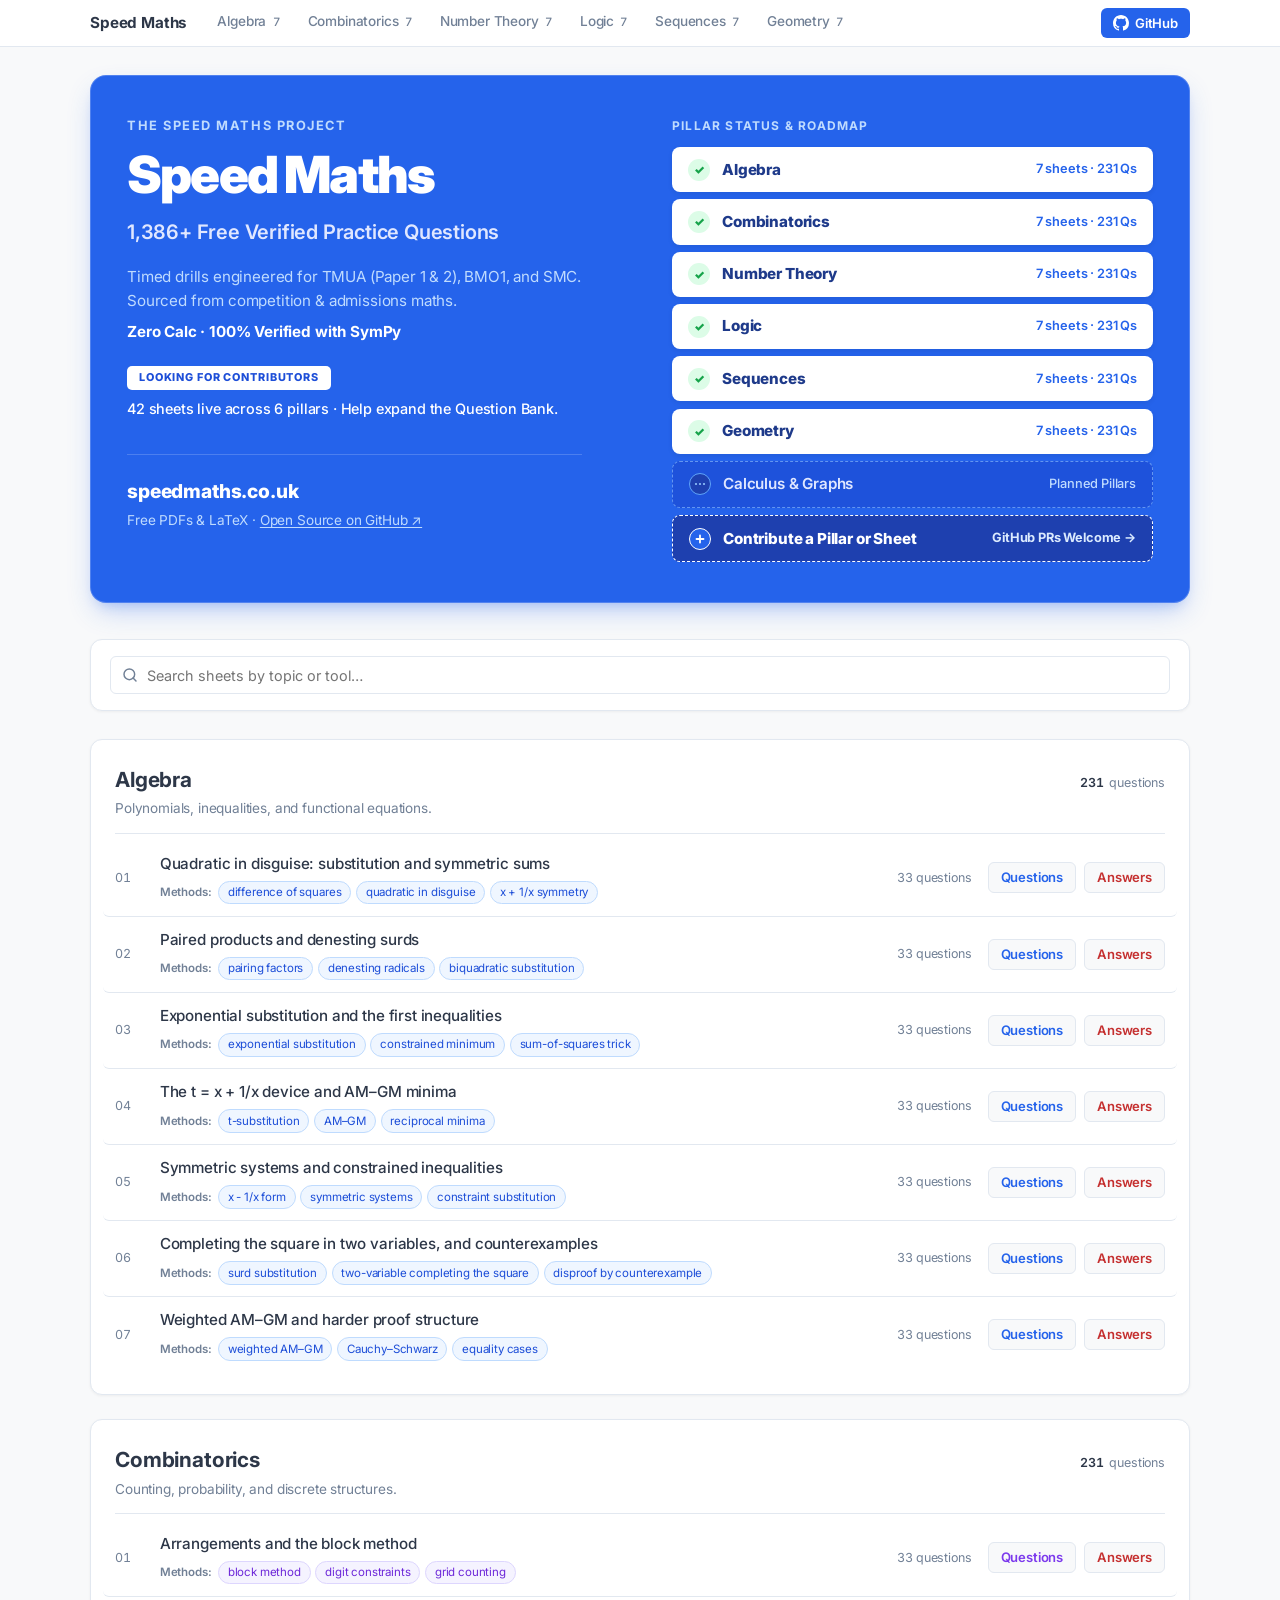
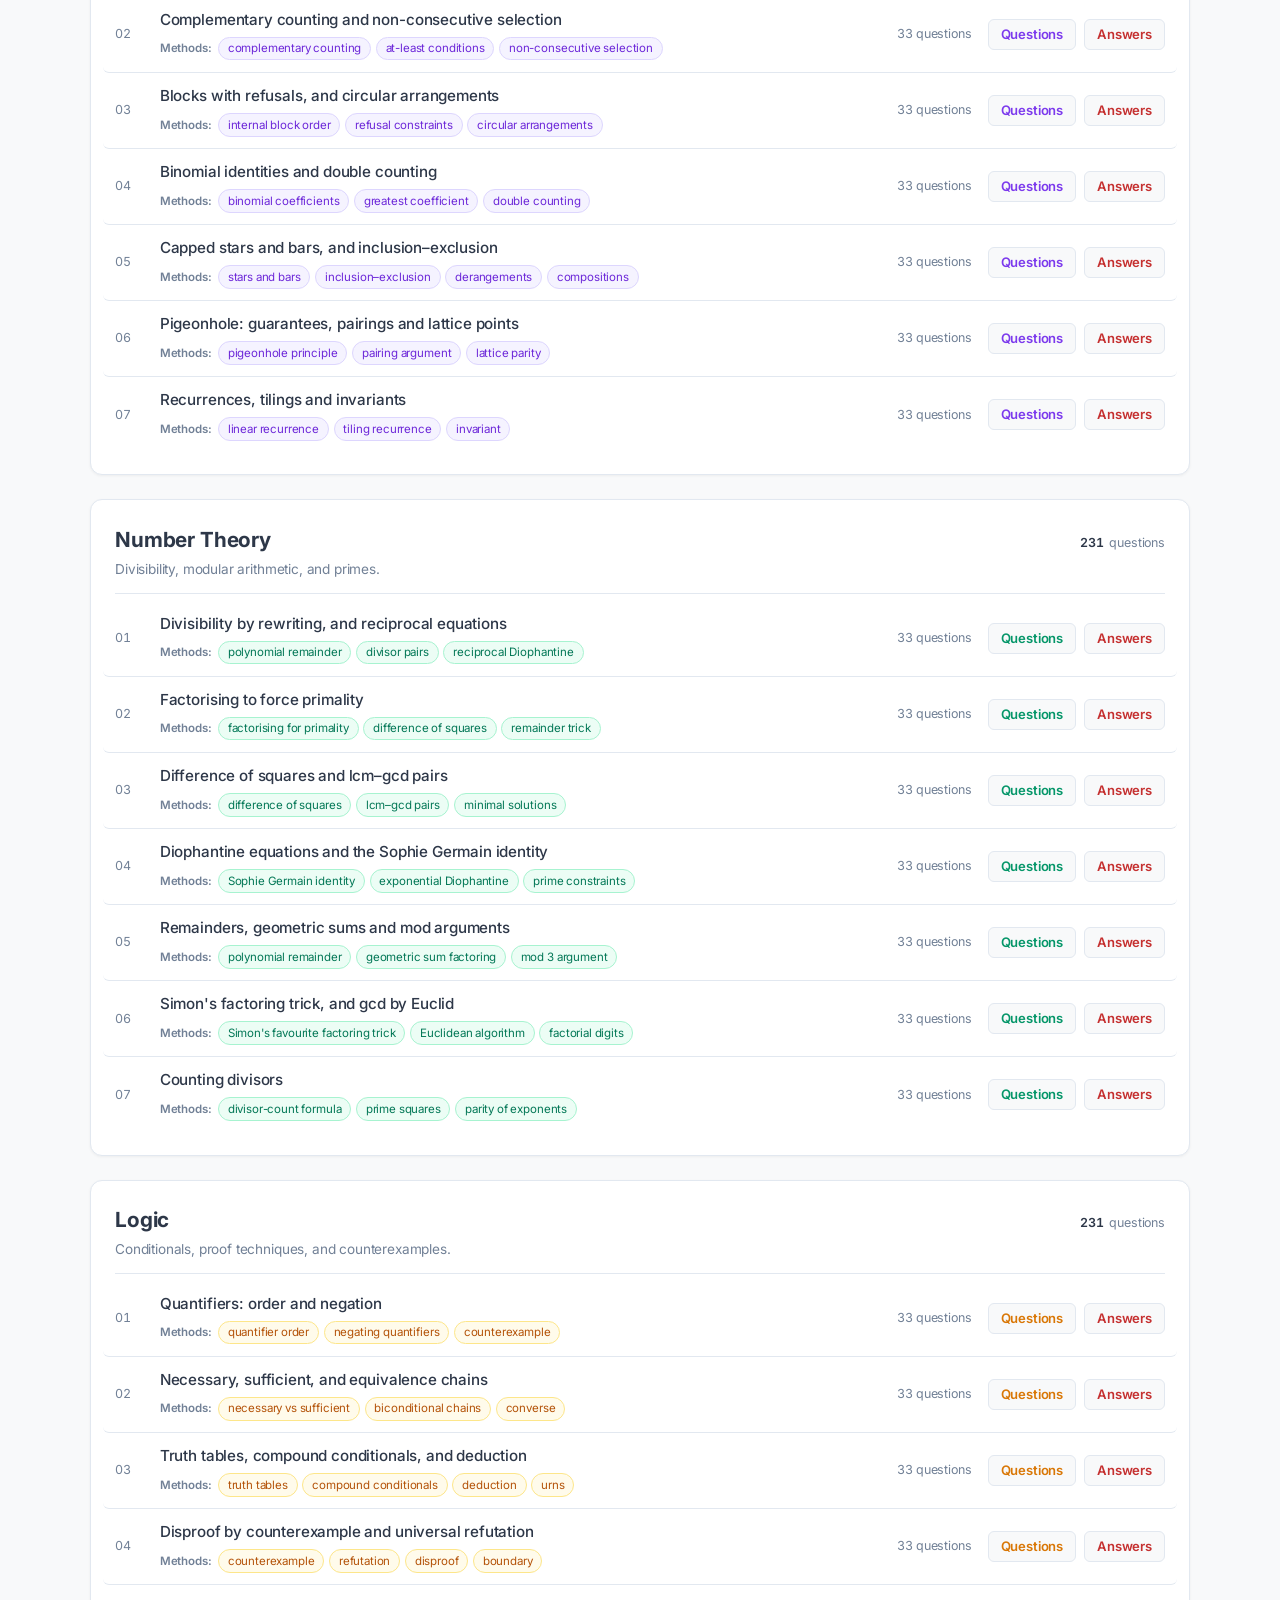
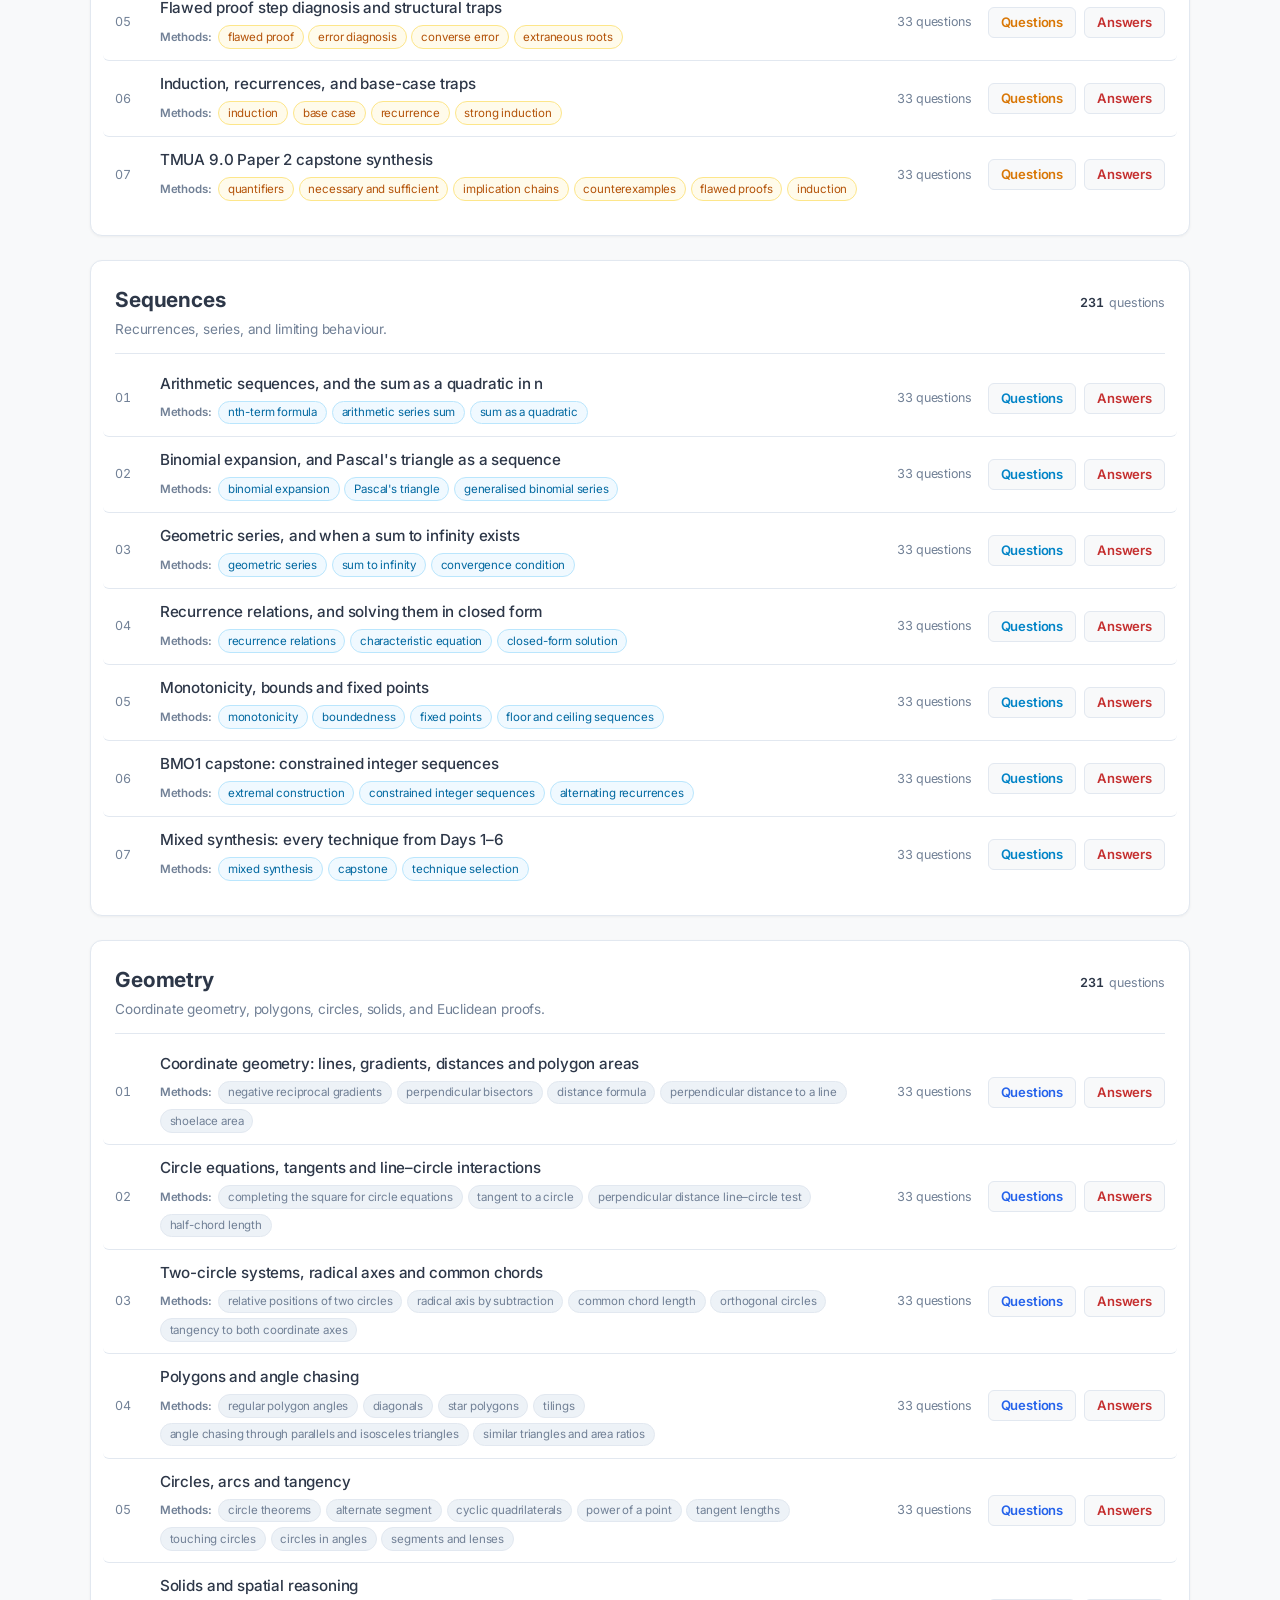
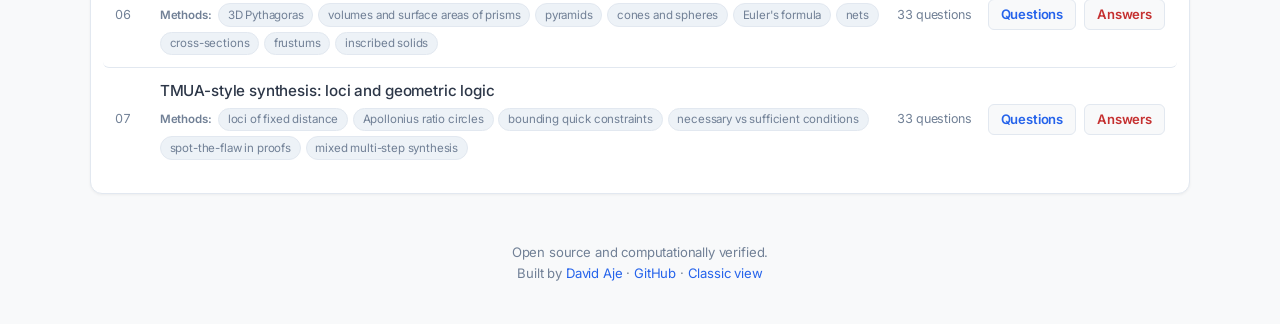
==== commit 28e6d2bd: "fix(web): restore hero banner by moving it into the site generator The hero status board, SVG search" ====
--- a/index.html
+++ b/index.html
@@ -39,24 +39,116 @@
                     <svg height="16" width="16" aria-hidden="true" viewBox="0 0 16 16" version="1.1">
                         <path fill="currentColor" d="M8 0c4.42 0 8 3.58 8 8a8.013 8.013 0 0 1-5.45 7.59c-.4.08-.55-.17-.55-.38 0-.27.01-1.13.01-2.2 0-.75-.25-1.23-.54-1.48 1.78-.2 3.65-.88 3.65-3.95 0-.88-.31-1.59-.82-2.15.08-.2.36-1.02-.08-2.12 0 0-.67-.22-2.2.82-.64-.18-1.32-.27-2-.27-.68 0-1.36.09-2 .27-1.53-1.03-2.2-.82-2.2-.82-.44 1.1-.16 1.92-.08 2.12-.51.56-.82 1.28-.82 2.15 0 3.06 1.86 3.75 3.64 3.95-.23.2-.44.55-.51 1.07-.46.21-1.61.55-2.33-.66-.15-.24-.6-.83-1.23-.82-.67.01-.27.38.01.53.34.19.73.9.82 1.13.16.45.68 1.31 2.69.94 0 .67.01 1.3.01 1.49 0 .21-.15.45-.55.38A7.995 7.995 0 0 1 0 8c0-4.42 3.58-8 8-8Z"></path>
                     </svg>
-                    GitHub
+                    <span class="github-text">GitHub</span>
                 </a>
             </div>
         </div>
     </nav>
 
     <main class="container">
-        <header class="page">
-            <h1>The archive</h1>
-            <p class="subtitle">
-                Computationally verified competition-level mathematics &mdash; TMUA, MAT, SMC, BMO1.
-                All sheets are free PDFs; attempt under timed conditions before checking the methods.
-            </p>
-        </header>
+        <!-- Hero Status & Roadmap Board -->
+        <section class="hero-status-board" aria-label="Curriculum Status and Community Roadmap">
+            <div class="hsb-left">
+                <span class="hsb-eyebrow">The Speed Maths Project</span>
+                <h1 class="hsb-title">Speed Maths</h1>
+                <p class="hsb-subtitle">1,386+ Free Verified Practice Questions</p>
+                <div class="hsb-desc">
+                    <p>Timed drills engineered for TMUA (Paper 1 &amp; 2), BMO1, and SMC. Sourced from competition &amp; admissions maths.</p>
+                    <span class="hsb-desc-highlight">Zero Calc &middot; 100% Verified with SymPy</span>
+                </div>
+
+                <div class="hsb-contributor-box">
+                    <span class="hsb-badge">Looking for Contributors</span>
+                    <p class="hsb-contributor-text">42 sheets live across 6 pillars &middot; Help expand the Question Bank.</p>
+                </div>
+
+                <div class="hsb-footer-divider"></div>
+                <div class="hsb-footer-links">
+                    <span class="hsb-footer-domain">speedmaths.co.uk</span>
+                    <span>Free PDFs &amp; LaTeX &middot; <a href="https://github.com/The-CerealDev/speed-maths" target="_blank" rel="noopener noreferrer">Open Source on GitHub &nearr;</a></span>
+                </div>
+            </div>
+
+            <div class="hsb-right">
+                <div class="hsb-board-header">Pillar Status &amp; Roadmap</div>
+                <div class="hsb-cards">
+                    <a href="#algebra" class="hsb-card live">
+                        <div class="hsb-card-left">
+                            <span class="hsb-icon-circle">&check;</span>
+                            <span class="hsb-card-name">Algebra</span>
+                        </div>
+                        <span class="hsb-card-stat">7 sheets &middot; 231 Qs</span>
+                    </a>
+                    <a href="#combinatorics" class="hsb-card live">
+                        <div class="hsb-card-left">
+                            <span class="hsb-icon-circle">&check;</span>
+                            <span class="hsb-card-name">Combinatorics</span>
+                        </div>
+                        <span class="hsb-card-stat">7 sheets &middot; 231 Qs</span>
+                    </a>
+                    <a href="#number-theory" class="hsb-card live">
+                        <div class="hsb-card-left">
+                            <span class="hsb-icon-circle">&check;</span>
+                            <span class="hsb-card-name">Number Theory</span>
+                        </div>
+                        <span class="hsb-card-stat">7 sheets &middot; 231 Qs</span>
+                    </a>
+                    <a href="#logic" class="hsb-card live">
+                        <div class="hsb-card-left">
+                            <span class="hsb-icon-circle">&check;</span>
+                            <span class="hsb-card-name">Logic</span>
+                        </div>
+                        <span class="hsb-card-stat">7 sheets &middot; 231 Qs</span>
+                    </a>
+                    <a href="#sequences" class="hsb-card live">
+                        <div class="hsb-card-left">
+                            <span class="hsb-icon-circle">&check;</span>
+                            <span class="hsb-card-name">Sequences</span>
+                        </div>
+                        <span class="hsb-card-stat">7 sheets &middot; 231 Qs</span>
+                    </a>
+                    <a href="#geometry" class="hsb-card live">
+                        <div class="hsb-card-left">
+                            <span class="hsb-icon-circle">&check;</span>
+                            <span class="hsb-card-name">Geometry</span>
+                        </div>
+                        <span class="hsb-card-stat">7 sheets &middot; 231 Qs</span>
+                    </a>
+                    <div class="hsb-card planned">
+                        <div class="hsb-card-left">
+                            <span class="hsb-icon-circle" aria-hidden="true">
+                                <svg width="12" height="12" viewBox="0 0 12 12" fill="currentColor">
+                                    <circle cx="2" cy="6" r="1.1"/>
+                                    <circle cx="6" cy="6" r="1.1"/>
+                                    <circle cx="10" cy="6" r="1.1"/>
+                                </svg>
+                            </span>
+                            <span class="hsb-card-name">Calculus &amp; Graphs</span>
+                        </div>
+                        <span class="hsb-card-stat">Planned Pillars</span>
+                    </div>
+
+                    <a href="https://github.com/The-CerealDev/speed-maths" class="hsb-card cta" target="_blank" rel="noopener noreferrer">
+                        <div class="hsb-card-left">
+                            <span class="hsb-icon-circle" aria-hidden="true">
+                                <svg width="12" height="12" viewBox="0 0 12 12" fill="none" stroke="currentColor" stroke-width="1.8" stroke-linecap="round">
+                                    <path d="M6 2.5v7M2.5 6h7"/>
+                                </svg>
+                            </span>
+                            <span class="hsb-card-name"><span class="cta-full">Contribute a Pillar or Sheet</span><span class="cta-short">Contribute</span></span>
+                        </div>
+                        <span class="hsb-card-stat"><span class="cta-full">GitHub PRs Welcome &rarr;</span><span class="cta-short">PRs Welcome &rarr;</span></span>
+                    </a>
+                </div>
+            </div>
+        </section>
 
         <div class="filter-bar">
             <div class="search">
-                <span class="search-ic">/</span>
+                <svg class="search-ic" width="16" height="16" viewBox="0 0 24 24" fill="none" stroke="currentColor" stroke-width="2.2" stroke-linecap="round" stroke-linejoin="round" aria-hidden="true">
+                    <circle cx="11" cy="11" r="8"></circle>
+                    <line x1="21" y1="21" x2="16.65" y2="16.65"></line>
+                </svg>
                 <input id="q" type="search" autocomplete="off"
                        placeholder="Search sheets by topic or tool&hellip;"
                        aria-label="Search sheets">
@@ -64,13 +156,13 @@
         </div>
 
         
-      <section class="pillar" id="algebra">
+      <section class="pillar pillar--algebra" id="algebra">
         <div class="pillar-head">
           <div>
             <h2>Algebra</h2>
             <p class="pillar-desc">Polynomials, inequalities, and functional equations.</p>
           </div>
-          <span class="stats"><b>7</b> sheets &middot; <b>231</b> questions</span>
+          <span class="stats"><b>231</b> questions</span>
         </div>
         <ul class="sheet-list">
           <li class="sheet-row">
@@ -165,13 +257,13 @@
           </li></ul>
       </section>
 
-      <section class="pillar" id="combinatorics">
+      <section class="pillar pillar--combinatorics" id="combinatorics">
         <div class="pillar-head">
           <div>
             <h2>Combinatorics</h2>
             <p class="pillar-desc">Counting, probability, and discrete structures.</p>
           </div>
-          <span class="stats"><b>7</b> sheets &middot; <b>231</b> questions</span>
+          <span class="stats"><b>231</b> questions</span>
         </div>
         <ul class="sheet-list">
           <li class="sheet-row">
@@ -266,13 +358,13 @@
           </li></ul>
       </section>
 
-      <section class="pillar" id="number-theory">
+      <section class="pillar pillar--number-theory" id="number-theory">
         <div class="pillar-head">
           <div>
             <h2>Number Theory</h2>
             <p class="pillar-desc">Divisibility, modular arithmetic, and primes.</p>
           </div>
-          <span class="stats"><b>7</b> sheets &middot; <b>231</b> questions</span>
+          <span class="stats"><b>231</b> questions</span>
         </div>
         <ul class="sheet-list">
           <li class="sheet-row">
@@ -367,13 +459,13 @@
           </li></ul>
       </section>
 
-      <section class="pillar" id="logic">
+      <section class="pillar pillar--logic" id="logic">
         <div class="pillar-head">
           <div>
             <h2>Logic</h2>
             <p class="pillar-desc">Conditionals, proof techniques, and counterexamples.</p>
           </div>
-          <span class="stats"><b>7</b> sheets &middot; <b>231</b> questions</span>
+          <span class="stats"><b>231</b> questions</span>
         </div>
         <ul class="sheet-list">
           <li class="sheet-row">
@@ -468,13 +560,13 @@
           </li></ul>
       </section>
 
-      <section class="pillar" id="sequences">
+      <section class="pillar pillar--sequences" id="sequences">
         <div class="pillar-head">
           <div>
             <h2>Sequences</h2>
             <p class="pillar-desc">Recurrences, series, and limiting behaviour.</p>
           </div>
-          <span class="stats"><b>7</b> sheets &middot; <b>231</b> questions</span>
+          <span class="stats"><b>231</b> questions</span>
         </div>
         <ul class="sheet-list">
           <li class="sheet-row">
@@ -569,13 +661,13 @@
           </li></ul>
       </section>
 
-      <section class="pillar" id="geometry">
+      <section class="pillar pillar--geometry" id="geometry">
         <div class="pillar-head">
           <div>
             <h2>Geometry</h2>
             <p class="pillar-desc">Coordinate geometry, polygons, circles, solids, and Euclidean proofs.</p>
           </div>
-          <span class="stats"><b>7</b> sheets &middot; <b>231</b> questions</span>
+          <span class="stats"><b>231</b> questions</span>
         </div>
         <ul class="sheet-list">
           <li class="sheet-row">
@@ -729,6 +821,13 @@
             q.blur();
         }
     });
+
+    // Prevent mobile/iPad Safari pull-to-refresh from jumping down to previously clicked anchor hash
+    window.addEventListener('scroll', function () {
+        if (window.scrollY < 120 && window.location.hash) {
+            history.replaceState(null, document.title, window.location.pathname + window.location.search);
+        }
+    }, { passive: true });
 })();
 </script>
 <!-- Cloudflare Web Analytics --><script type='module' src='https://static.cloudflareinsights.com/beacon.min.js' data-cf-beacon='{"token": "d5ea47820a3f4fd4bc53b72917607221"}'></script><!-- End Cloudflare Web Analytics -->
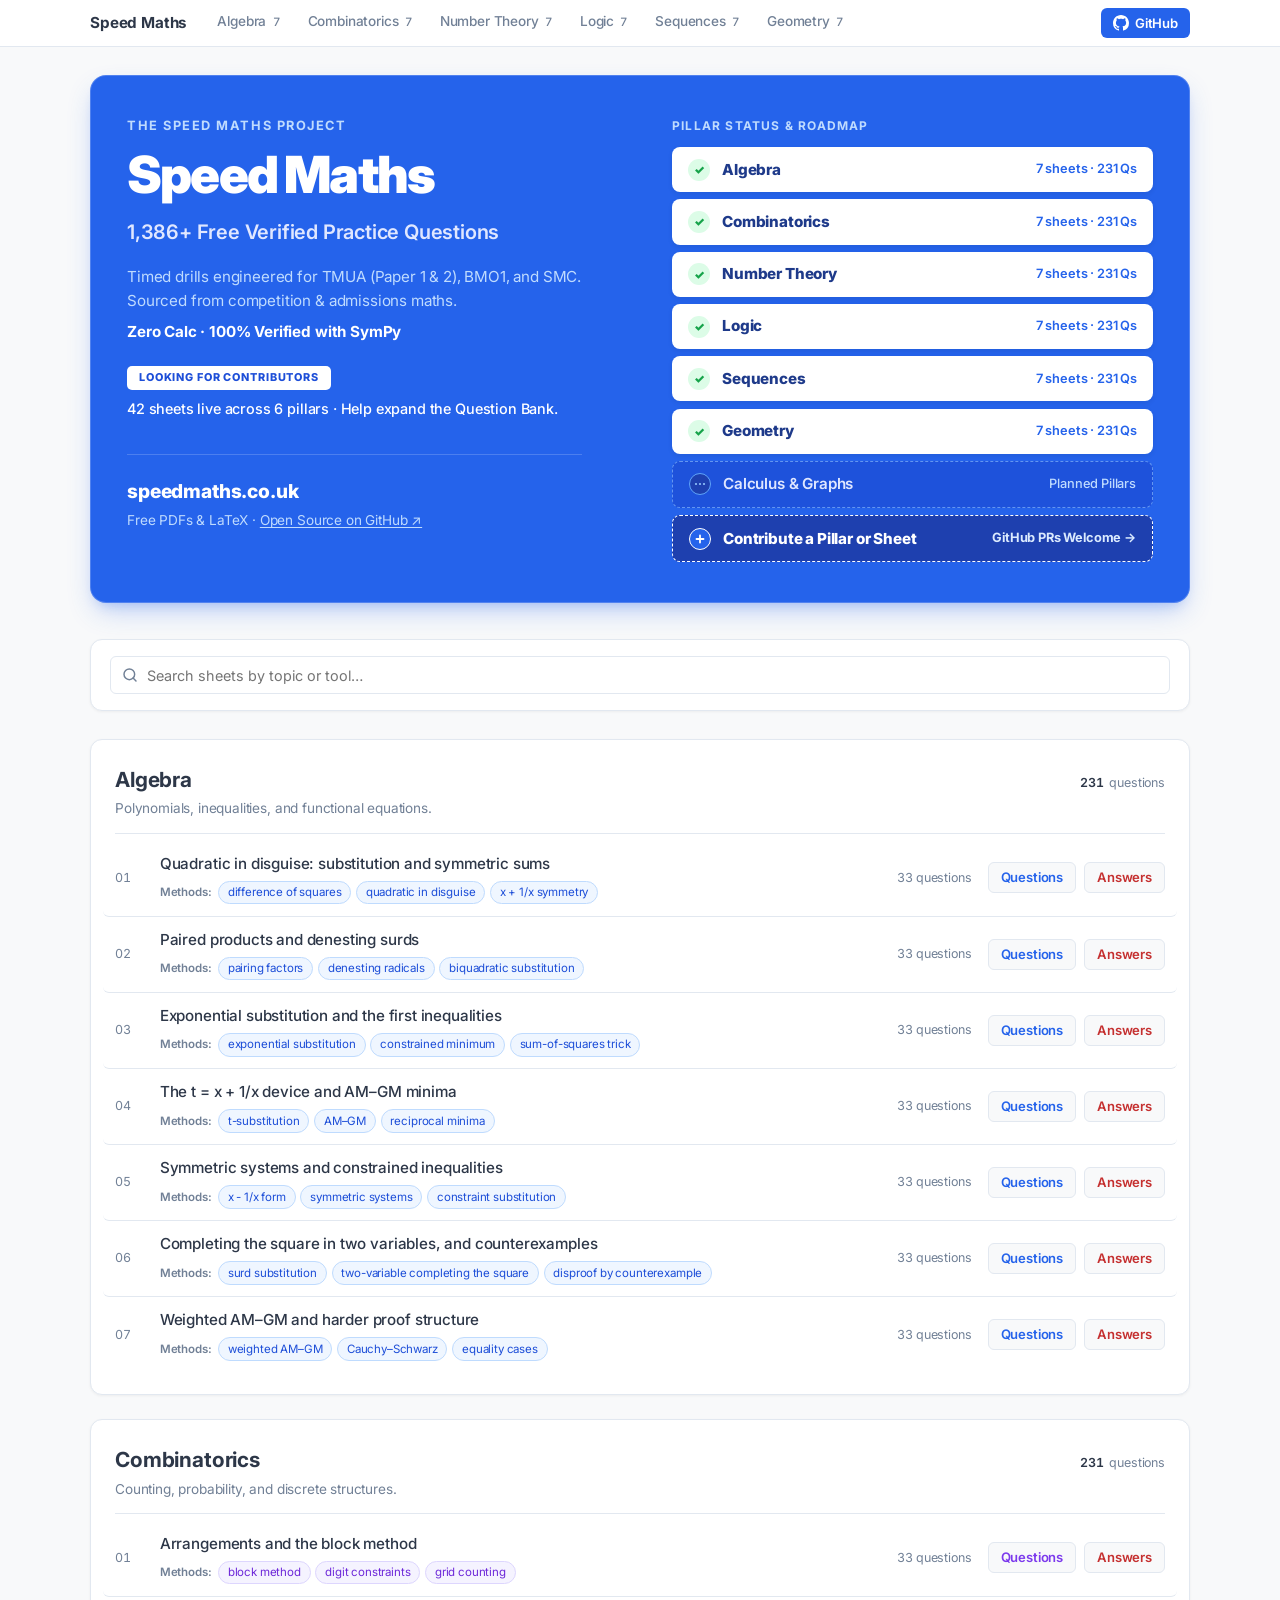
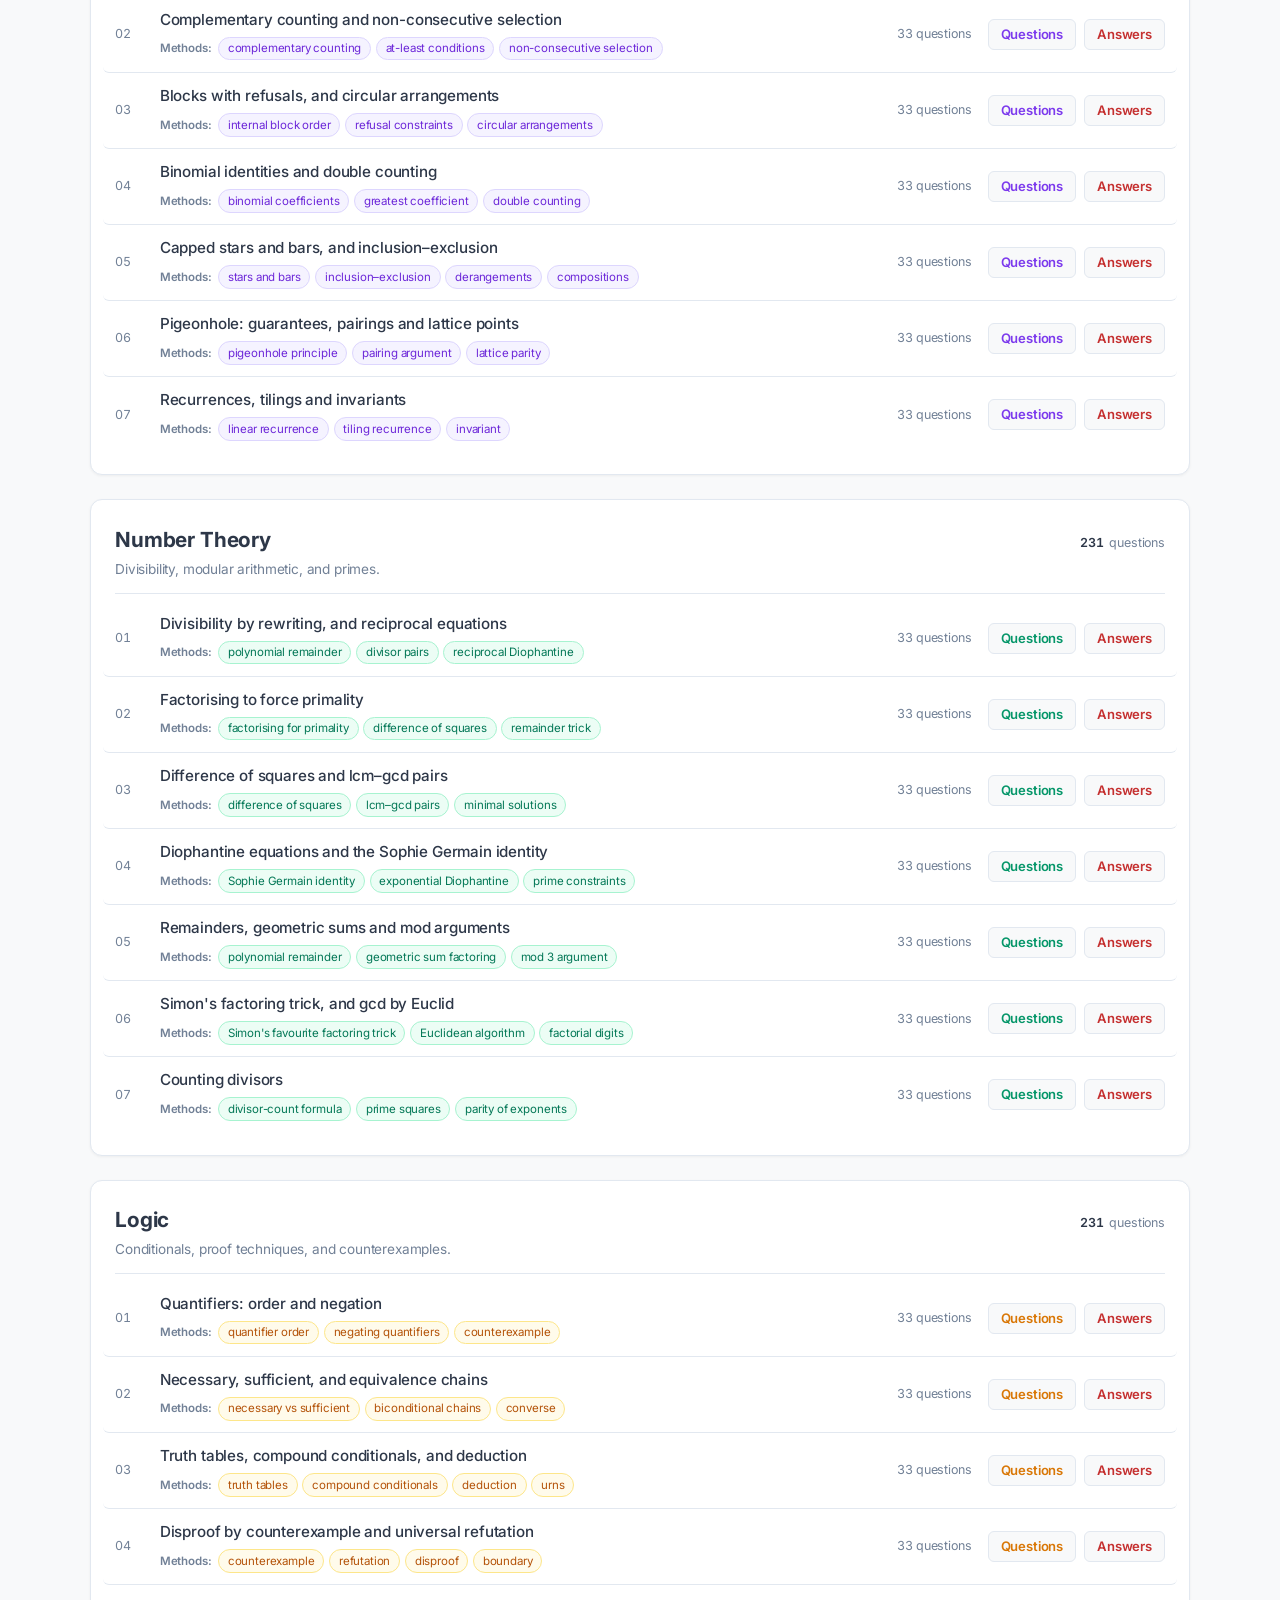
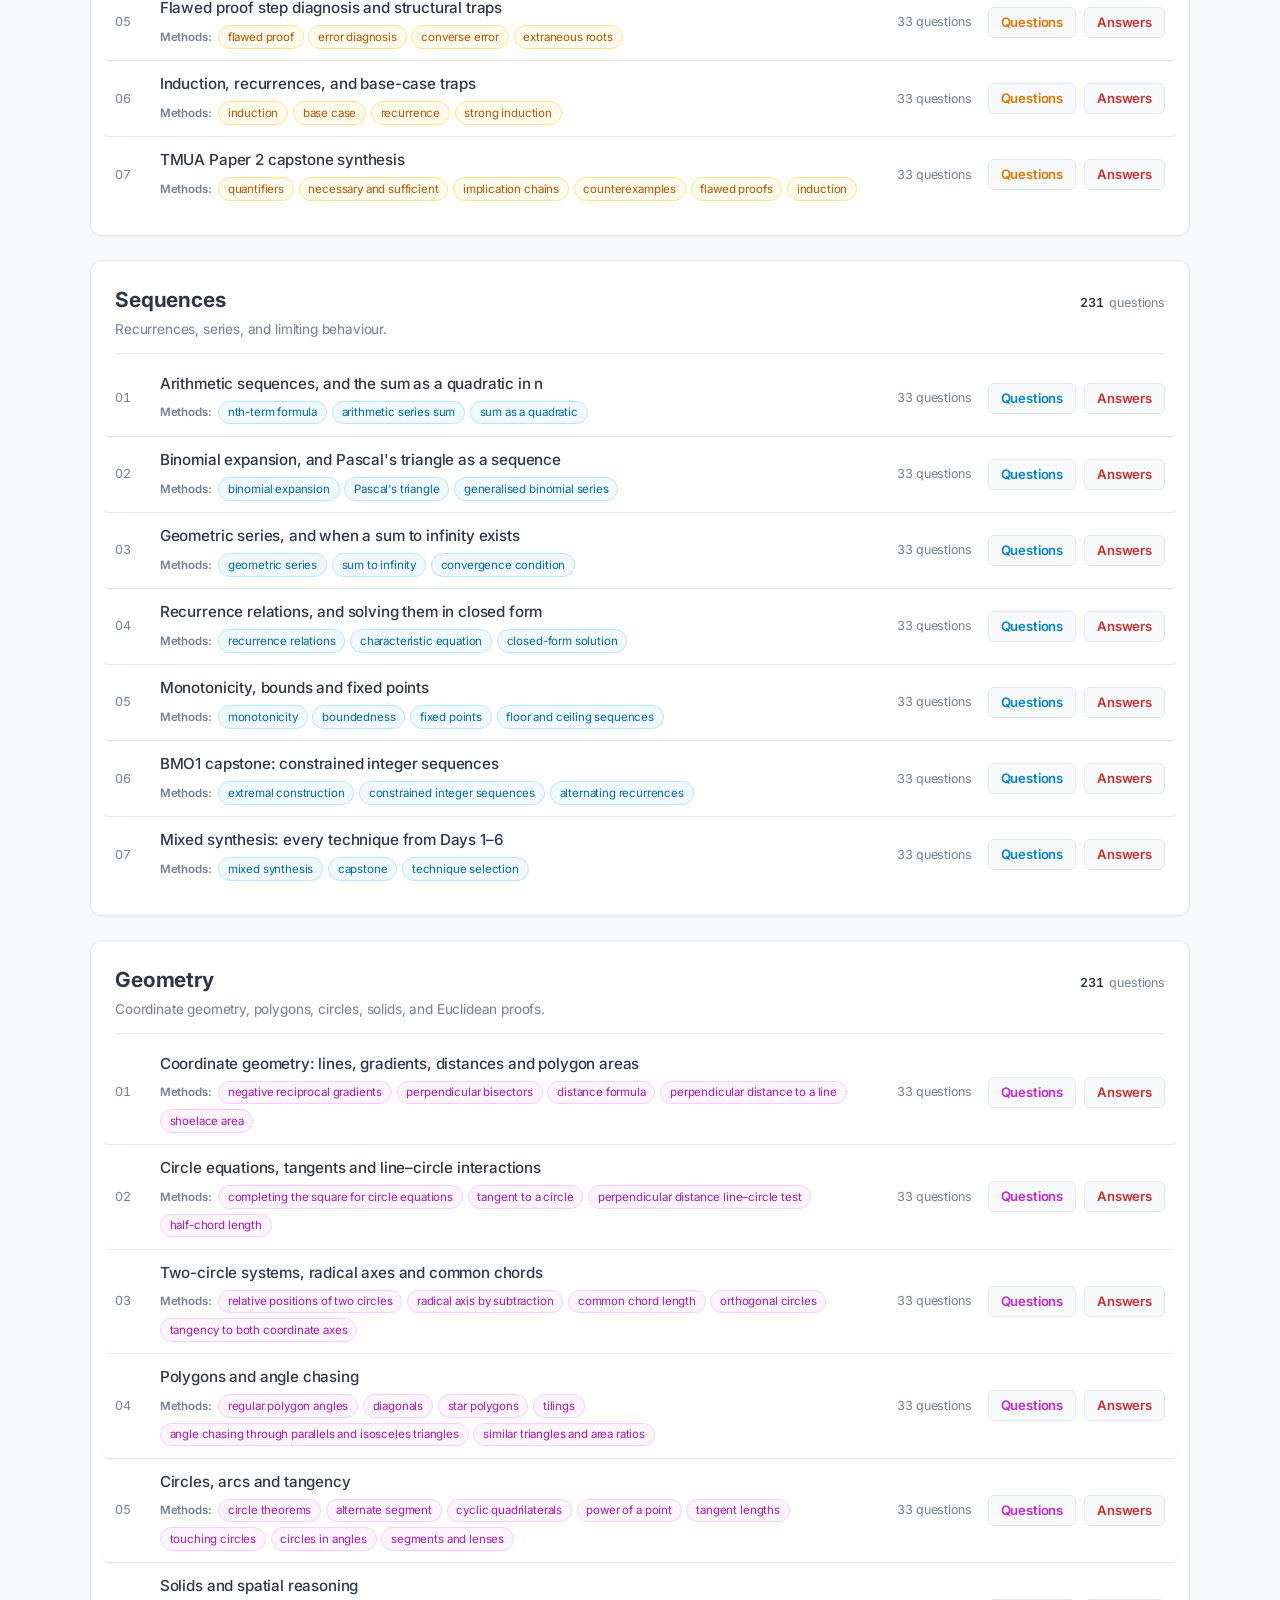
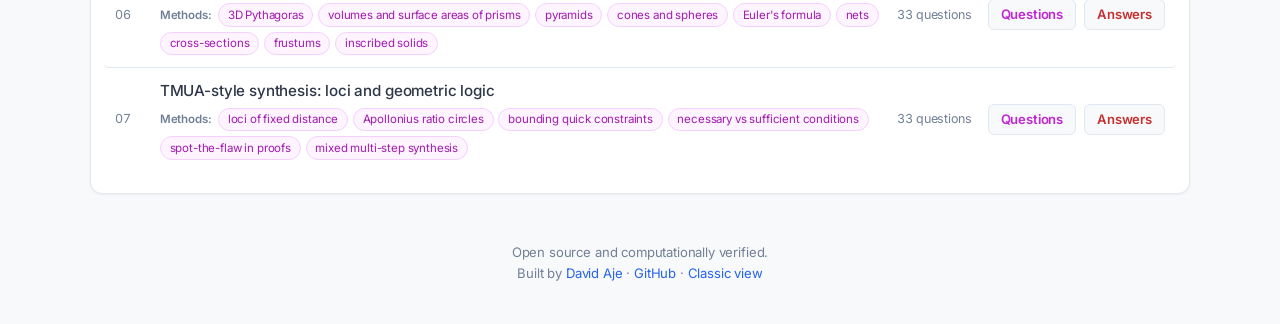
==== commit d1eb21f7: "fix(web): give geometry its own colour, drop "9.0" from Logic Day 7 title Geometry had no pillar tok" ====
--- a/index.html
+++ b/index.html
@@ -549,7 +549,7 @@
           <li class="sheet-row">
             <span class="sheet-num">07</span>
             <span class="sheet-body">
-              <span class="sheet-name">TMUA 9.0 Paper 2 capstone synthesis</span>
+              <span class="sheet-name">TMUA Paper 2 capstone synthesis</span>
               <span class="tools"><span class="tools-label">Methods:</span><span class="tool">quantifiers</span><span class="tool">necessary and sufficient</span><span class="tool">implication chains</span><span class="tool">counterexamples</span><span class="tool">flawed proofs</span><span class="tool">induction</span></span>
             </span>
             <span class="qcount">33 questions</span>
--- a/tokens.css
+++ b/tokens.css
@@ -57,4 +57,9 @@
     --pillar-sequences-bg: #f0f9ff;
     --pillar-sequences-border: #bae6fd;
     --pillar-sequences-text: #0369a1;
+
+    --pillar-geometry: #c026d3;
+    --pillar-geometry-bg: #fdf4ff;
+    --pillar-geometry-border: #f5d0fe;
+    --pillar-geometry-text: #a21caf;
 }
--- a/archive.css
+++ b/archive.css
@@ -124,6 +124,12 @@
     --pillar-bg: var(--pillar-sequences-bg);
     --pillar-border: var(--pillar-sequences-border);
     --pillar-text: var(--pillar-sequences-text);
+}
+.pillar--geometry {
+    --pillar-color: var(--pillar-geometry);
+    --pillar-bg: var(--pillar-geometry-bg);
+    --pillar-border: var(--pillar-geometry-border);
+    --pillar-text: var(--pillar-geometry-text);
 }
 
 .pillar-head {
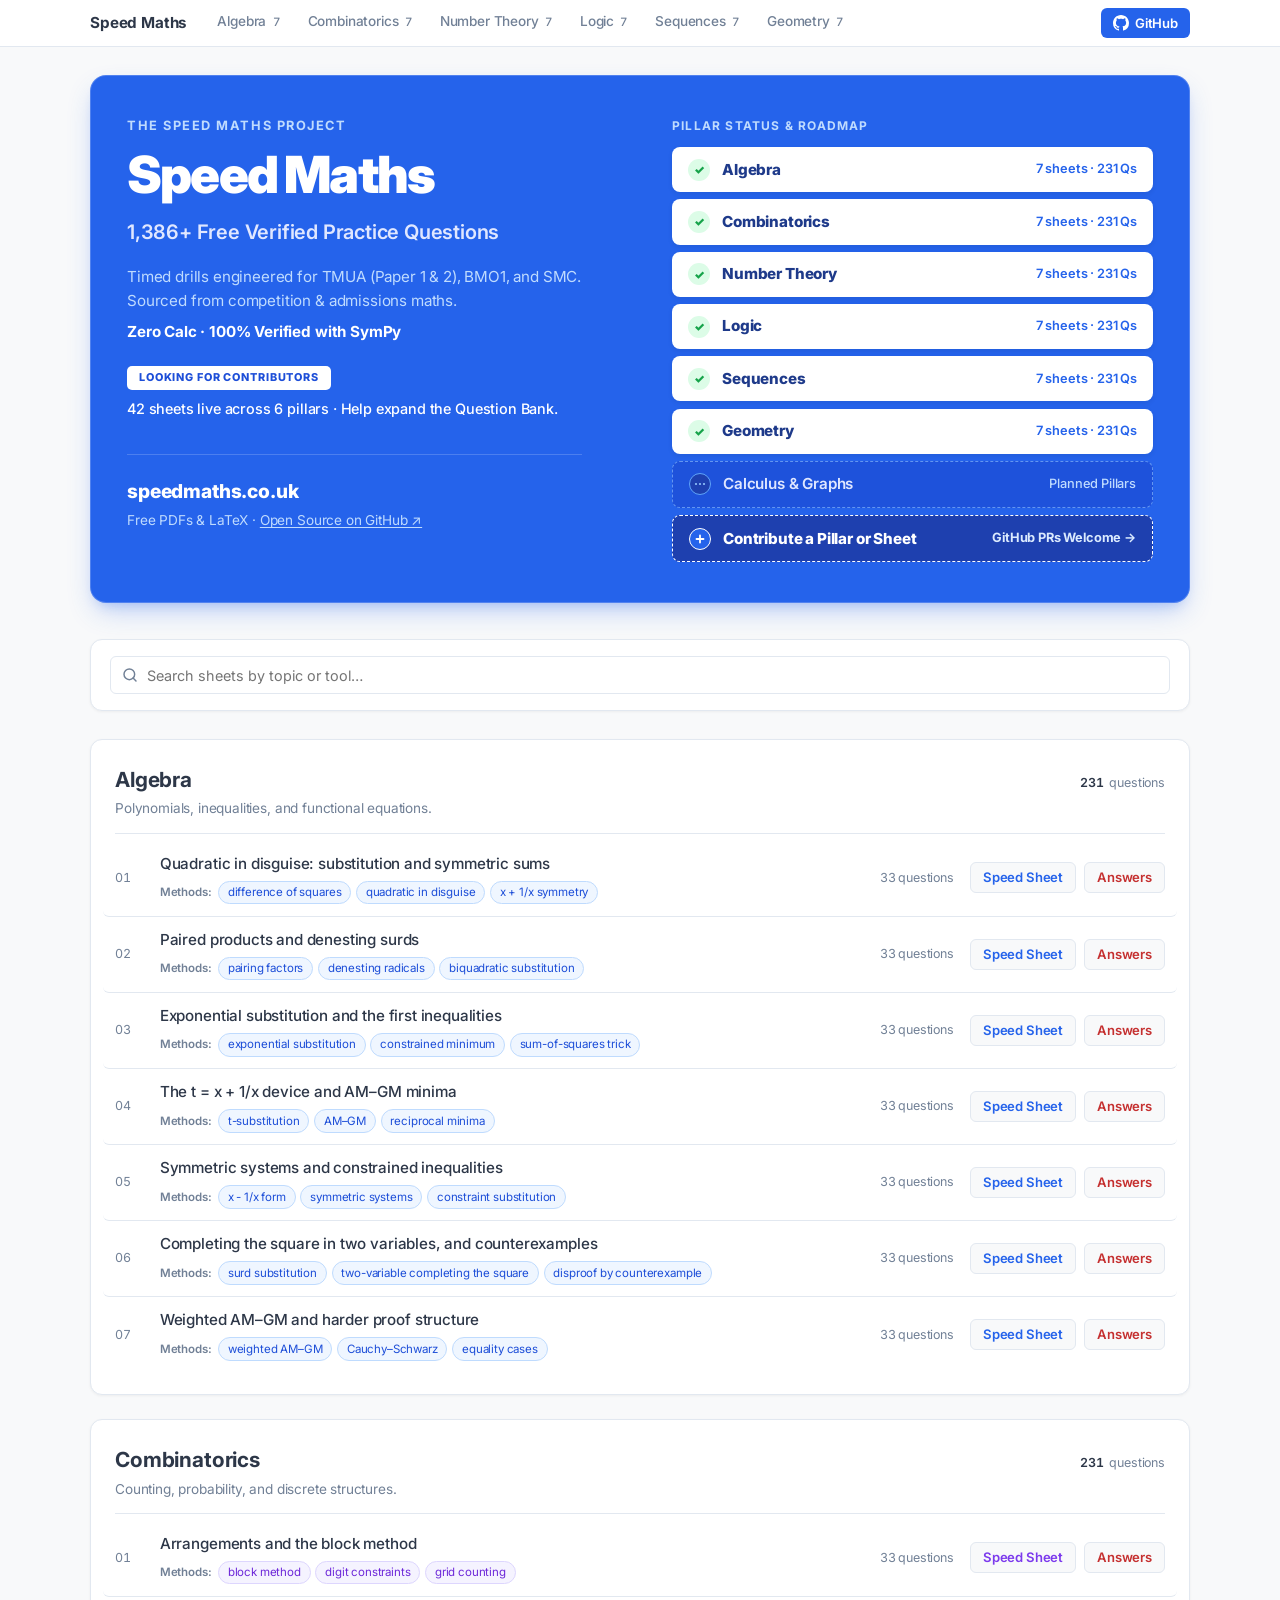
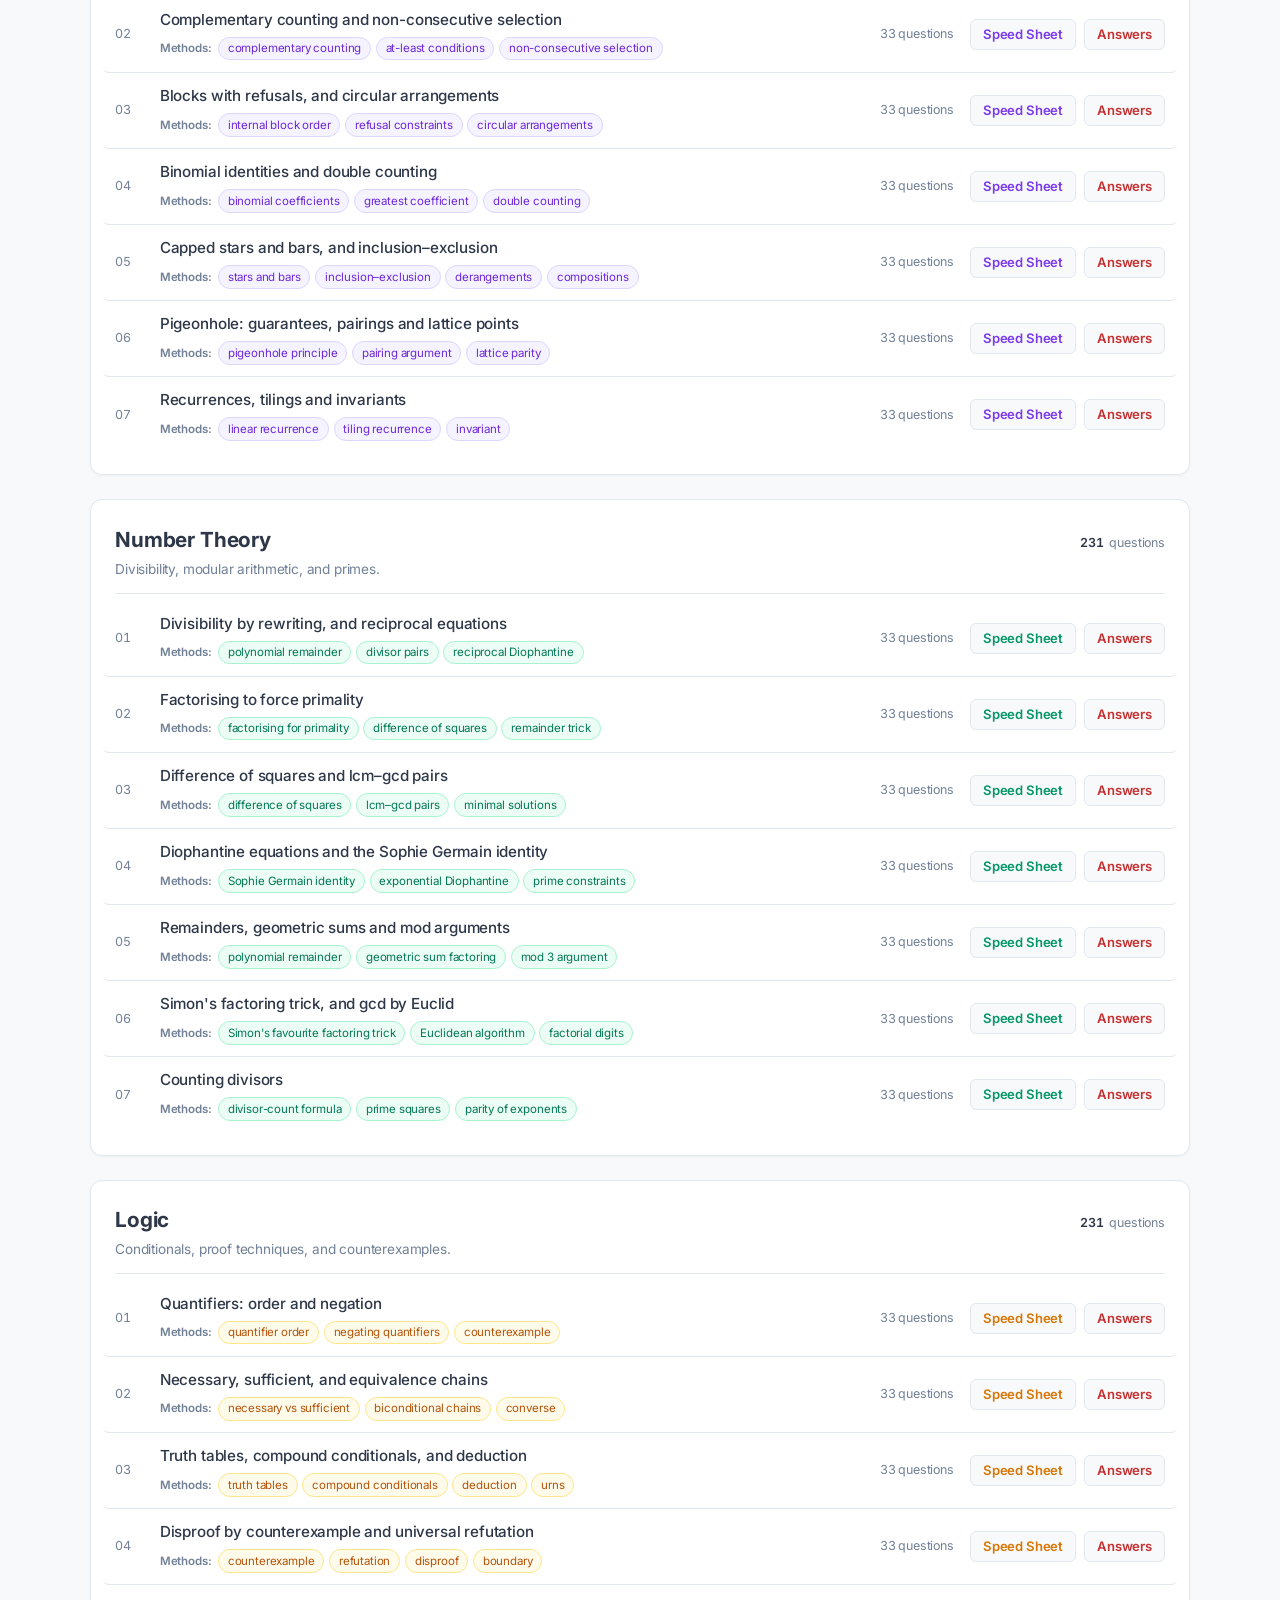
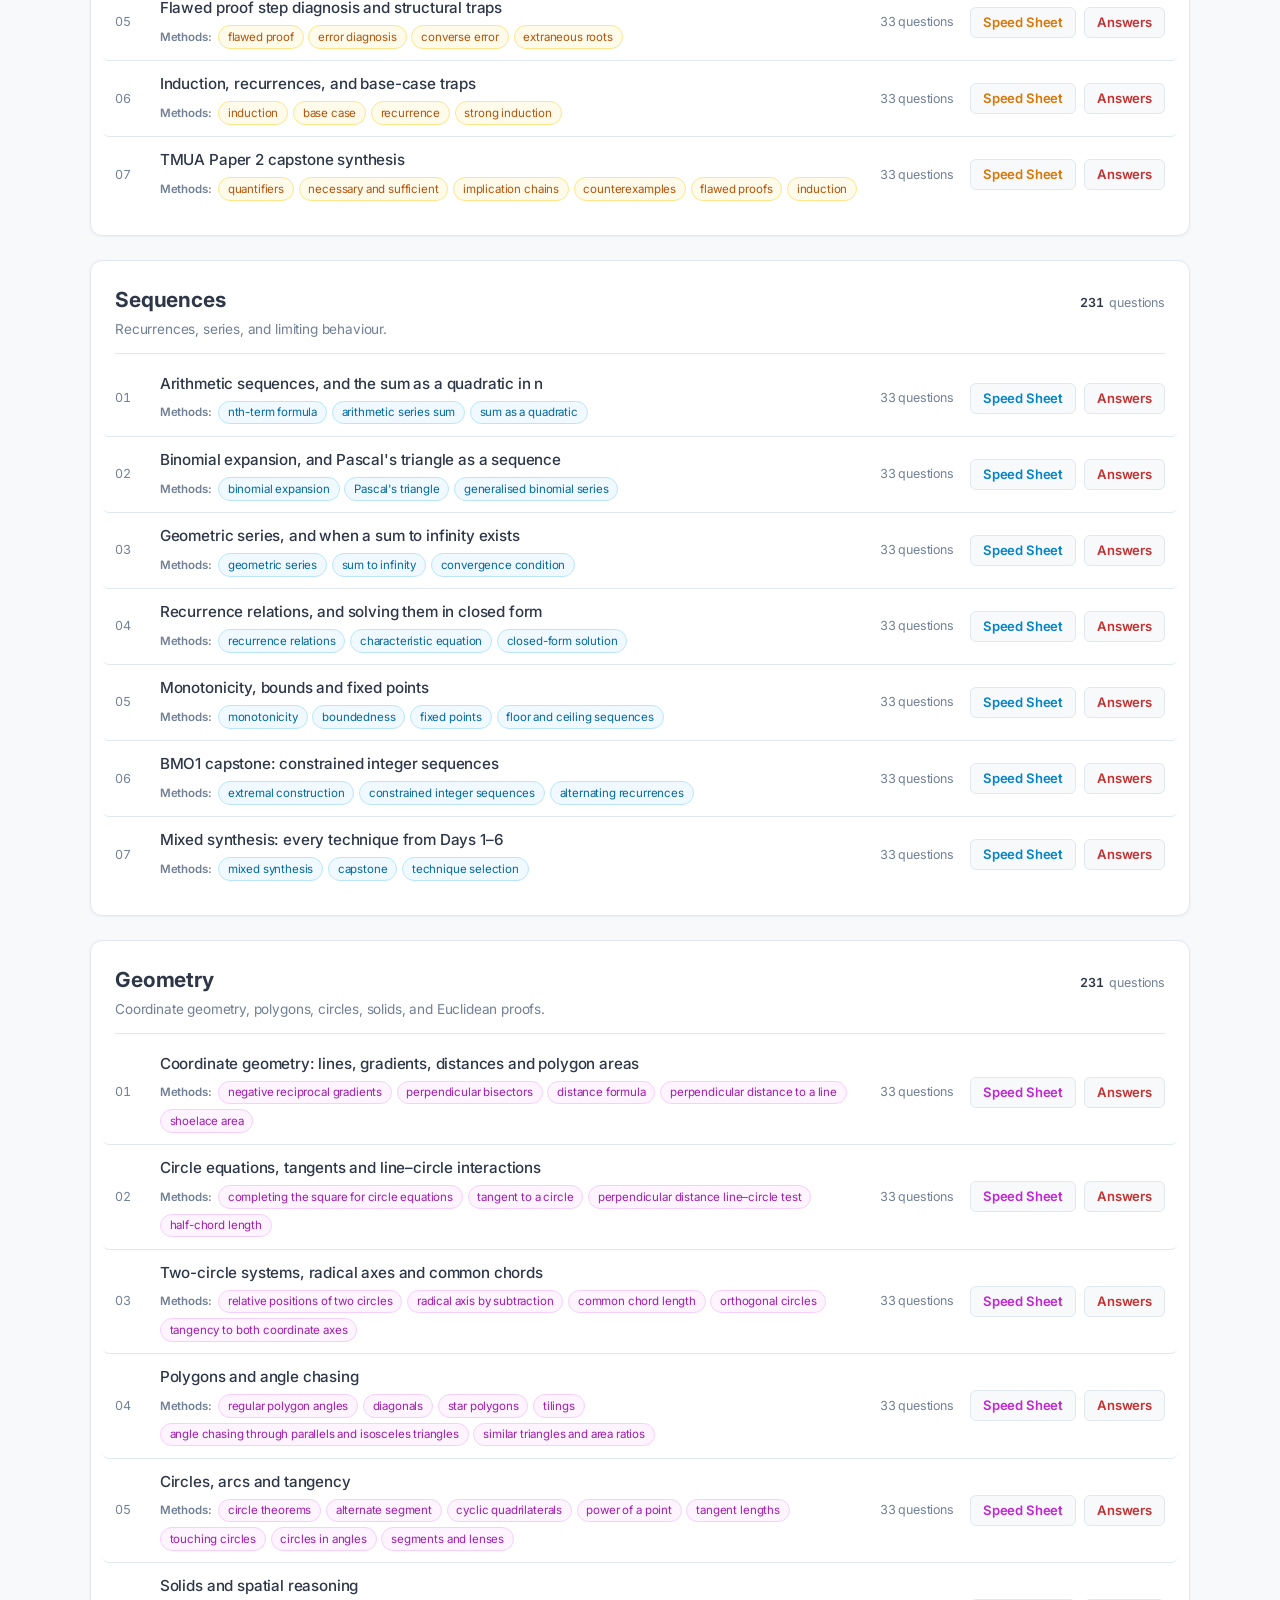
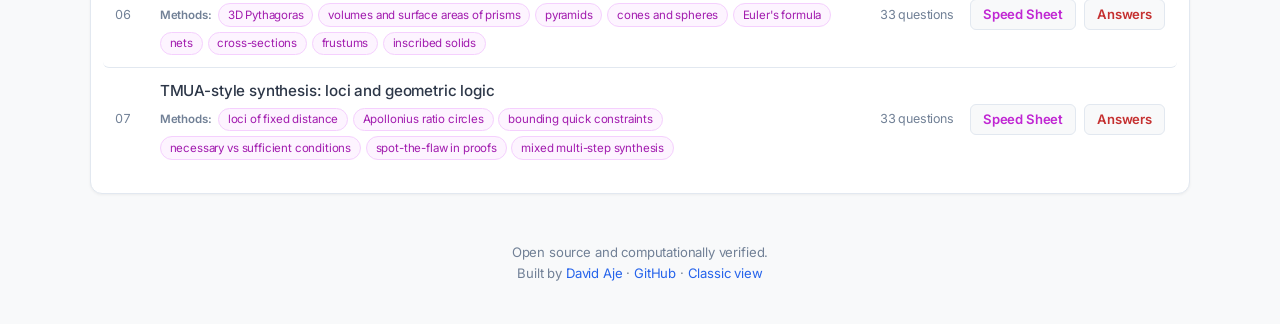
==== commit 2ea04c29: "feat(web): Speed Sheet is the default download on the archive Co-Authored-By: Claude Opus 5.5 <norep" ====
--- a/index.html
+++ b/index.html
@@ -173,7 +173,7 @@
             </span>
             <span class="qcount">33 questions</span>
             <span class="links">
-              <a href="algebra/sheets/sheet01.pdf" class="pdf-link" target="_blank">Questions</a>
+              <a href="algebra/sheets/sheet01-speed.pdf" class="pdf-link" target="_blank">Speed Sheet</a>
               <a href="algebra/answers/ans01.pdf" class="pdf-link ans" target="_blank">Answers</a>
             </span>
           </li>
@@ -186,7 +186,7 @@
             </span>
             <span class="qcount">33 questions</span>
             <span class="links">
-              <a href="algebra/sheets/sheet02.pdf" class="pdf-link" target="_blank">Questions</a>
+              <a href="algebra/sheets/sheet02-speed.pdf" class="pdf-link" target="_blank">Speed Sheet</a>
               <a href="algebra/answers/ans02.pdf" class="pdf-link ans" target="_blank">Answers</a>
             </span>
           </li>
@@ -199,7 +199,7 @@
             </span>
             <span class="qcount">33 questions</span>
             <span class="links">
-              <a href="algebra/sheets/sheet03.pdf" class="pdf-link" target="_blank">Questions</a>
+              <a href="algebra/sheets/sheet03-speed.pdf" class="pdf-link" target="_blank">Speed Sheet</a>
               <a href="algebra/answers/ans03.pdf" class="pdf-link ans" target="_blank">Answers</a>
             </span>
           </li>
@@ -212,7 +212,7 @@
             </span>
             <span class="qcount">33 questions</span>
             <span class="links">
-              <a href="algebra/sheets/sheet04.pdf" class="pdf-link" target="_blank">Questions</a>
+              <a href="algebra/sheets/sheet04-speed.pdf" class="pdf-link" target="_blank">Speed Sheet</a>
               <a href="algebra/answers/ans04.pdf" class="pdf-link ans" target="_blank">Answers</a>
             </span>
           </li>
@@ -225,7 +225,7 @@
             </span>
             <span class="qcount">33 questions</span>
             <span class="links">
-              <a href="algebra/sheets/sheet05.pdf" class="pdf-link" target="_blank">Questions</a>
+              <a href="algebra/sheets/sheet05-speed.pdf" class="pdf-link" target="_blank">Speed Sheet</a>
               <a href="algebra/answers/ans05.pdf" class="pdf-link ans" target="_blank">Answers</a>
             </span>
           </li>
@@ -238,7 +238,7 @@
             </span>
             <span class="qcount">33 questions</span>
             <span class="links">
-              <a href="algebra/sheets/sheet06.pdf" class="pdf-link" target="_blank">Questions</a>
+              <a href="algebra/sheets/sheet06-speed.pdf" class="pdf-link" target="_blank">Speed Sheet</a>
               <a href="algebra/answers/ans06.pdf" class="pdf-link ans" target="_blank">Answers</a>
             </span>
           </li>
@@ -251,7 +251,7 @@
             </span>
             <span class="qcount">33 questions</span>
             <span class="links">
-              <a href="algebra/sheets/sheet07.pdf" class="pdf-link" target="_blank">Questions</a>
+              <a href="algebra/sheets/sheet07-speed.pdf" class="pdf-link" target="_blank">Speed Sheet</a>
               <a href="algebra/answers/ans07.pdf" class="pdf-link ans" target="_blank">Answers</a>
             </span>
           </li></ul>
@@ -274,7 +274,7 @@
             </span>
             <span class="qcount">33 questions</span>
             <span class="links">
-              <a href="combinatorics/sheets/sheet01.pdf" class="pdf-link" target="_blank">Questions</a>
+              <a href="combinatorics/sheets/sheet01-speed.pdf" class="pdf-link" target="_blank">Speed Sheet</a>
               <a href="combinatorics/answers/ans01.pdf" class="pdf-link ans" target="_blank">Answers</a>
             </span>
           </li>
@@ -287,7 +287,7 @@
             </span>
             <span class="qcount">33 questions</span>
             <span class="links">
-              <a href="combinatorics/sheets/sheet02.pdf" class="pdf-link" target="_blank">Questions</a>
+              <a href="combinatorics/sheets/sheet02-speed.pdf" class="pdf-link" target="_blank">Speed Sheet</a>
               <a href="combinatorics/answers/ans02.pdf" class="pdf-link ans" target="_blank">Answers</a>
             </span>
           </li>
@@ -300,7 +300,7 @@
             </span>
             <span class="qcount">33 questions</span>
             <span class="links">
-              <a href="combinatorics/sheets/sheet03.pdf" class="pdf-link" target="_blank">Questions</a>
+              <a href="combinatorics/sheets/sheet03-speed.pdf" class="pdf-link" target="_blank">Speed Sheet</a>
               <a href="combinatorics/answers/ans03.pdf" class="pdf-link ans" target="_blank">Answers</a>
             </span>
           </li>
@@ -313,7 +313,7 @@
             </span>
             <span class="qcount">33 questions</span>
             <span class="links">
-              <a href="combinatorics/sheets/sheet04.pdf" class="pdf-link" target="_blank">Questions</a>
+              <a href="combinatorics/sheets/sheet04-speed.pdf" class="pdf-link" target="_blank">Speed Sheet</a>
               <a href="combinatorics/answers/ans04.pdf" class="pdf-link ans" target="_blank">Answers</a>
             </span>
           </li>
@@ -326,7 +326,7 @@
             </span>
             <span class="qcount">33 questions</span>
             <span class="links">
-              <a href="combinatorics/sheets/sheet05.pdf" class="pdf-link" target="_blank">Questions</a>
+              <a href="combinatorics/sheets/sheet05-speed.pdf" class="pdf-link" target="_blank">Speed Sheet</a>
               <a href="combinatorics/answers/ans05.pdf" class="pdf-link ans" target="_blank">Answers</a>
             </span>
           </li>
@@ -339,7 +339,7 @@
             </span>
             <span class="qcount">33 questions</span>
             <span class="links">
-              <a href="combinatorics/sheets/sheet06.pdf" class="pdf-link" target="_blank">Questions</a>
+              <a href="combinatorics/sheets/sheet06-speed.pdf" class="pdf-link" target="_blank">Speed Sheet</a>
               <a href="combinatorics/answers/ans06.pdf" class="pdf-link ans" target="_blank">Answers</a>
             </span>
           </li>
@@ -352,7 +352,7 @@
             </span>
             <span class="qcount">33 questions</span>
             <span class="links">
-              <a href="combinatorics/sheets/sheet07.pdf" class="pdf-link" target="_blank">Questions</a>
+              <a href="combinatorics/sheets/sheet07-speed.pdf" class="pdf-link" target="_blank">Speed Sheet</a>
               <a href="combinatorics/answers/ans07.pdf" class="pdf-link ans" target="_blank">Answers</a>
             </span>
           </li></ul>
@@ -375,7 +375,7 @@
             </span>
             <span class="qcount">33 questions</span>
             <span class="links">
-              <a href="number-theory/sheets/sheet01.pdf" class="pdf-link" target="_blank">Questions</a>
+              <a href="number-theory/sheets/sheet01-speed.pdf" class="pdf-link" target="_blank">Speed Sheet</a>
               <a href="number-theory/answers/ans01.pdf" class="pdf-link ans" target="_blank">Answers</a>
             </span>
           </li>
@@ -388,7 +388,7 @@
             </span>
             <span class="qcount">33 questions</span>
             <span class="links">
-              <a href="number-theory/sheets/sheet02.pdf" class="pdf-link" target="_blank">Questions</a>
+              <a href="number-theory/sheets/sheet02-speed.pdf" class="pdf-link" target="_blank">Speed Sheet</a>
               <a href="number-theory/answers/ans02.pdf" class="pdf-link ans" target="_blank">Answers</a>
             </span>
           </li>
@@ -401,7 +401,7 @@
             </span>
             <span class="qcount">33 questions</span>
             <span class="links">
-              <a href="number-theory/sheets/sheet03.pdf" class="pdf-link" target="_blank">Questions</a>
+              <a href="number-theory/sheets/sheet03-speed.pdf" class="pdf-link" target="_blank">Speed Sheet</a>
               <a href="number-theory/answers/ans03.pdf" class="pdf-link ans" target="_blank">Answers</a>
             </span>
           </li>
@@ -414,7 +414,7 @@
             </span>
             <span class="qcount">33 questions</span>
             <span class="links">
-              <a href="number-theory/sheets/sheet04.pdf" class="pdf-link" target="_blank">Questions</a>
+              <a href="number-theory/sheets/sheet04-speed.pdf" class="pdf-link" target="_blank">Speed Sheet</a>
               <a href="number-theory/answers/ans04.pdf" class="pdf-link ans" target="_blank">Answers</a>
             </span>
           </li>
@@ -427,7 +427,7 @@
             </span>
             <span class="qcount">33 questions</span>
             <span class="links">
-              <a href="number-theory/sheets/sheet05.pdf" class="pdf-link" target="_blank">Questions</a>
+              <a href="number-theory/sheets/sheet05-speed.pdf" class="pdf-link" target="_blank">Speed Sheet</a>
               <a href="number-theory/answers/ans05.pdf" class="pdf-link ans" target="_blank">Answers</a>
             </span>
           </li>
@@ -440,7 +440,7 @@
             </span>
             <span class="qcount">33 questions</span>
             <span class="links">
-              <a href="number-theory/sheets/sheet06.pdf" class="pdf-link" target="_blank">Questions</a>
+              <a href="number-theory/sheets/sheet06-speed.pdf" class="pdf-link" target="_blank">Speed Sheet</a>
               <a href="number-theory/answers/ans06.pdf" class="pdf-link ans" target="_blank">Answers</a>
             </span>
           </li>
@@ -453,7 +453,7 @@
             </span>
             <span class="qcount">33 questions</span>
             <span class="links">
-              <a href="number-theory/sheets/sheet07.pdf" class="pdf-link" target="_blank">Questions</a>
+              <a href="number-theory/sheets/sheet07-speed.pdf" class="pdf-link" target="_blank">Speed Sheet</a>
               <a href="number-theory/answers/ans07.pdf" class="pdf-link ans" target="_blank">Answers</a>
             </span>
           </li></ul>
@@ -476,7 +476,7 @@
             </span>
             <span class="qcount">33 questions</span>
             <span class="links">
-              <a href="logic/sheets/sheet01.pdf" class="pdf-link" target="_blank">Questions</a>
+              <a href="logic/sheets/sheet01-speed.pdf" class="pdf-link" target="_blank">Speed Sheet</a>
               <a href="logic/answers/ans01.pdf" class="pdf-link ans" target="_blank">Answers</a>
             </span>
           </li>
@@ -489,7 +489,7 @@
             </span>
             <span class="qcount">33 questions</span>
             <span class="links">
-              <a href="logic/sheets/sheet02.pdf" class="pdf-link" target="_blank">Questions</a>
+              <a href="logic/sheets/sheet02-speed.pdf" class="pdf-link" target="_blank">Speed Sheet</a>
               <a href="logic/answers/ans02.pdf" class="pdf-link ans" target="_blank">Answers</a>
             </span>
           </li>
@@ -502,7 +502,7 @@
             </span>
             <span class="qcount">33 questions</span>
             <span class="links">
-              <a href="logic/sheets/sheet03.pdf" class="pdf-link" target="_blank">Questions</a>
+              <a href="logic/sheets/sheet03-speed.pdf" class="pdf-link" target="_blank">Speed Sheet</a>
               <a href="logic/answers/ans03.pdf" class="pdf-link ans" target="_blank">Answers</a>
             </span>
           </li>
@@ -515,7 +515,7 @@
             </span>
             <span class="qcount">33 questions</span>
             <span class="links">
-              <a href="logic/sheets/sheet04.pdf" class="pdf-link" target="_blank">Questions</a>
+              <a href="logic/sheets/sheet04-speed.pdf" class="pdf-link" target="_blank">Speed Sheet</a>
               <a href="logic/answers/ans04.pdf" class="pdf-link ans" target="_blank">Answers</a>
             </span>
           </li>
@@ -528,7 +528,7 @@
             </span>
             <span class="qcount">33 questions</span>
             <span class="links">
-              <a href="logic/sheets/sheet05.pdf" class="pdf-link" target="_blank">Questions</a>
+              <a href="logic/sheets/sheet05-speed.pdf" class="pdf-link" target="_blank">Speed Sheet</a>
               <a href="logic/answers/ans05.pdf" class="pdf-link ans" target="_blank">Answers</a>
             </span>
           </li>
@@ -541,7 +541,7 @@
             </span>
             <span class="qcount">33 questions</span>
             <span class="links">
-              <a href="logic/sheets/sheet06.pdf" class="pdf-link" target="_blank">Questions</a>
+              <a href="logic/sheets/sheet06-speed.pdf" class="pdf-link" target="_blank">Speed Sheet</a>
               <a href="logic/answers/ans06.pdf" class="pdf-link ans" target="_blank">Answers</a>
             </span>
           </li>
@@ -554,7 +554,7 @@
             </span>
             <span class="qcount">33 questions</span>
             <span class="links">
-              <a href="logic/sheets/sheet07.pdf" class="pdf-link" target="_blank">Questions</a>
+              <a href="logic/sheets/sheet07-speed.pdf" class="pdf-link" target="_blank">Speed Sheet</a>
               <a href="logic/answers/ans07.pdf" class="pdf-link ans" target="_blank">Answers</a>
             </span>
           </li></ul>
@@ -577,7 +577,7 @@
             </span>
             <span class="qcount">33 questions</span>
             <span class="links">
-              <a href="sequences/sheets/sheet01.pdf" class="pdf-link" target="_blank">Questions</a>
+              <a href="sequences/sheets/sheet01-speed.pdf" class="pdf-link" target="_blank">Speed Sheet</a>
               <a href="sequences/answers/ans01.pdf" class="pdf-link ans" target="_blank">Answers</a>
             </span>
           </li>
@@ -590,7 +590,7 @@
             </span>
             <span class="qcount">33 questions</span>
             <span class="links">
-              <a href="sequences/sheets/sheet02.pdf" class="pdf-link" target="_blank">Questions</a>
+              <a href="sequences/sheets/sheet02-speed.pdf" class="pdf-link" target="_blank">Speed Sheet</a>
               <a href="sequences/answers/ans02.pdf" class="pdf-link ans" target="_blank">Answers</a>
             </span>
           </li>
@@ -603,7 +603,7 @@
             </span>
             <span class="qcount">33 questions</span>
             <span class="links">
-              <a href="sequences/sheets/sheet03.pdf" class="pdf-link" target="_blank">Questions</a>
+              <a href="sequences/sheets/sheet03-speed.pdf" class="pdf-link" target="_blank">Speed Sheet</a>
               <a href="sequences/answers/ans03.pdf" class="pdf-link ans" target="_blank">Answers</a>
             </span>
           </li>
@@ -616,7 +616,7 @@
             </span>
             <span class="qcount">33 questions</span>
             <span class="links">
-              <a href="sequences/sheets/sheet04.pdf" class="pdf-link" target="_blank">Questions</a>
+              <a href="sequences/sheets/sheet04-speed.pdf" class="pdf-link" target="_blank">Speed Sheet</a>
               <a href="sequences/answers/ans04.pdf" class="pdf-link ans" target="_blank">Answers</a>
             </span>
           </li>
@@ -629,7 +629,7 @@
             </span>
             <span class="qcount">33 questions</span>
             <span class="links">
-              <a href="sequences/sheets/sheet05.pdf" class="pdf-link" target="_blank">Questions</a>
+              <a href="sequences/sheets/sheet05-speed.pdf" class="pdf-link" target="_blank">Speed Sheet</a>
               <a href="sequences/answers/ans05.pdf" class="pdf-link ans" target="_blank">Answers</a>
             </span>
           </li>
@@ -642,7 +642,7 @@
             </span>
             <span class="qcount">33 questions</span>
             <span class="links">
-              <a href="sequences/sheets/sheet06.pdf" class="pdf-link" target="_blank">Questions</a>
+              <a href="sequences/sheets/sheet06-speed.pdf" class="pdf-link" target="_blank">Speed Sheet</a>
               <a href="sequences/answers/ans06.pdf" class="pdf-link ans" target="_blank">Answers</a>
             </span>
           </li>
@@ -655,7 +655,7 @@
             </span>
             <span class="qcount">33 questions</span>
             <span class="links">
-              <a href="sequences/sheets/sheet07.pdf" class="pdf-link" target="_blank">Questions</a>
+              <a href="sequences/sheets/sheet07-speed.pdf" class="pdf-link" target="_blank">Speed Sheet</a>
               <a href="sequences/answers/ans07.pdf" class="pdf-link ans" target="_blank">Answers</a>
             </span>
           </li></ul>
@@ -678,7 +678,7 @@
             </span>
             <span class="qcount">33 questions</span>
             <span class="links">
-              <a href="geometry/sheets/sheet01.pdf" class="pdf-link" target="_blank">Questions</a>
+              <a href="geometry/sheets/sheet01-speed.pdf" class="pdf-link" target="_blank">Speed Sheet</a>
               <a href="geometry/answers/ans01.pdf" class="pdf-link ans" target="_blank">Answers</a>
             </span>
           </li>
@@ -691,7 +691,7 @@
             </span>
             <span class="qcount">33 questions</span>
             <span class="links">
-              <a href="geometry/sheets/sheet02.pdf" class="pdf-link" target="_blank">Questions</a>
+              <a href="geometry/sheets/sheet02-speed.pdf" class="pdf-link" target="_blank">Speed Sheet</a>
               <a href="geometry/answers/ans02.pdf" class="pdf-link ans" target="_blank">Answers</a>
             </span>
           </li>
@@ -704,7 +704,7 @@
             </span>
             <span class="qcount">33 questions</span>
             <span class="links">
-              <a href="geometry/sheets/sheet03.pdf" class="pdf-link" target="_blank">Questions</a>
+              <a href="geometry/sheets/sheet03-speed.pdf" class="pdf-link" target="_blank">Speed Sheet</a>
               <a href="geometry/answers/ans03.pdf" class="pdf-link ans" target="_blank">Answers</a>
             </span>
           </li>
@@ -717,7 +717,7 @@
             </span>
             <span class="qcount">33 questions</span>
             <span class="links">
-              <a href="geometry/sheets/sheet04.pdf" class="pdf-link" target="_blank">Questions</a>
+              <a href="geometry/sheets/sheet04-speed.pdf" class="pdf-link" target="_blank">Speed Sheet</a>
               <a href="geometry/answers/ans04.pdf" class="pdf-link ans" target="_blank">Answers</a>
             </span>
           </li>
@@ -730,7 +730,7 @@
             </span>
             <span class="qcount">33 questions</span>
             <span class="links">
-              <a href="geometry/sheets/sheet05.pdf" class="pdf-link" target="_blank">Questions</a>
+              <a href="geometry/sheets/sheet05-speed.pdf" class="pdf-link" target="_blank">Speed Sheet</a>
               <a href="geometry/answers/ans05.pdf" class="pdf-link ans" target="_blank">Answers</a>
             </span>
           </li>
@@ -743,7 +743,7 @@
             </span>
             <span class="qcount">33 questions</span>
             <span class="links">
-              <a href="geometry/sheets/sheet06.pdf" class="pdf-link" target="_blank">Questions</a>
+              <a href="geometry/sheets/sheet06-speed.pdf" class="pdf-link" target="_blank">Speed Sheet</a>
               <a href="geometry/answers/ans06.pdf" class="pdf-link ans" target="_blank">Answers</a>
             </span>
           </li>
@@ -756,7 +756,7 @@
             </span>
             <span class="qcount">33 questions</span>
             <span class="links">
-              <a href="geometry/sheets/sheet07.pdf" class="pdf-link" target="_blank">Questions</a>
+              <a href="geometry/sheets/sheet07-speed.pdf" class="pdf-link" target="_blank">Speed Sheet</a>
               <a href="geometry/answers/ans07.pdf" class="pdf-link ans" target="_blank">Answers</a>
             </span>
           </li></ul>
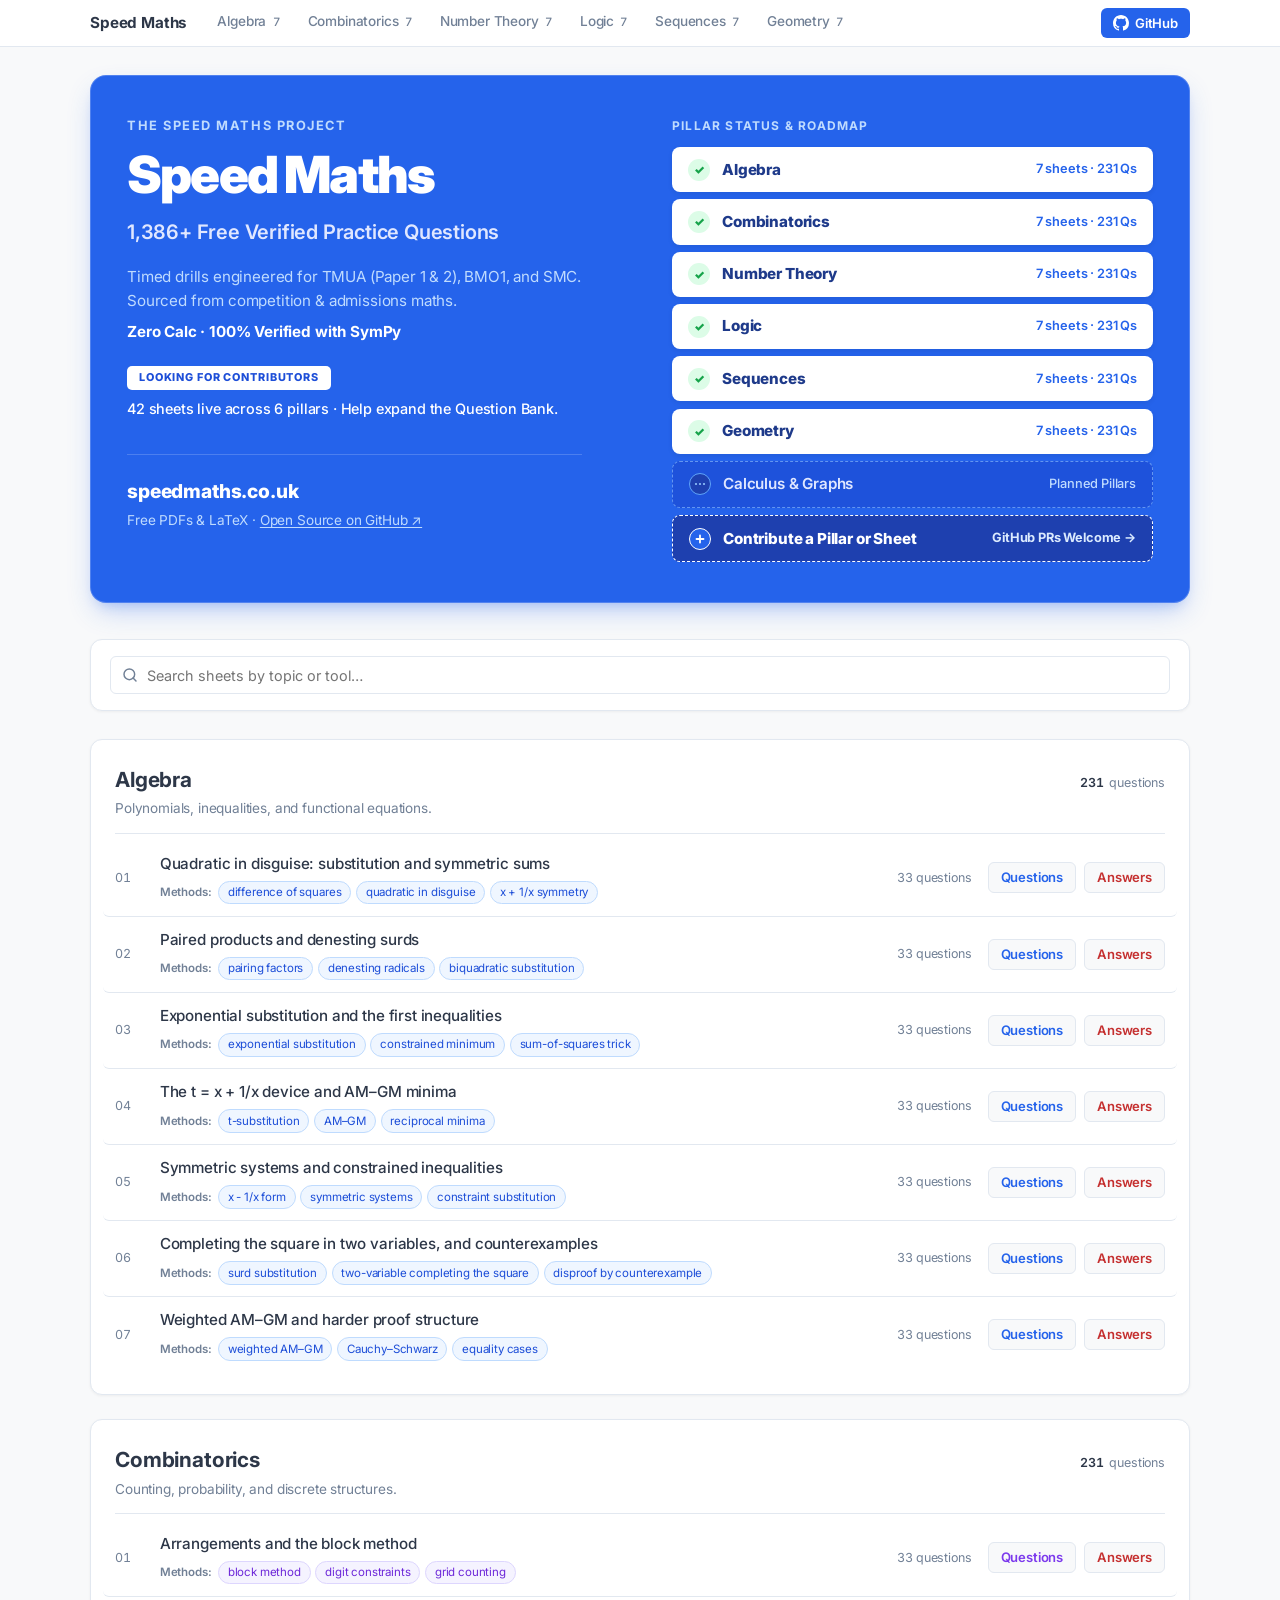
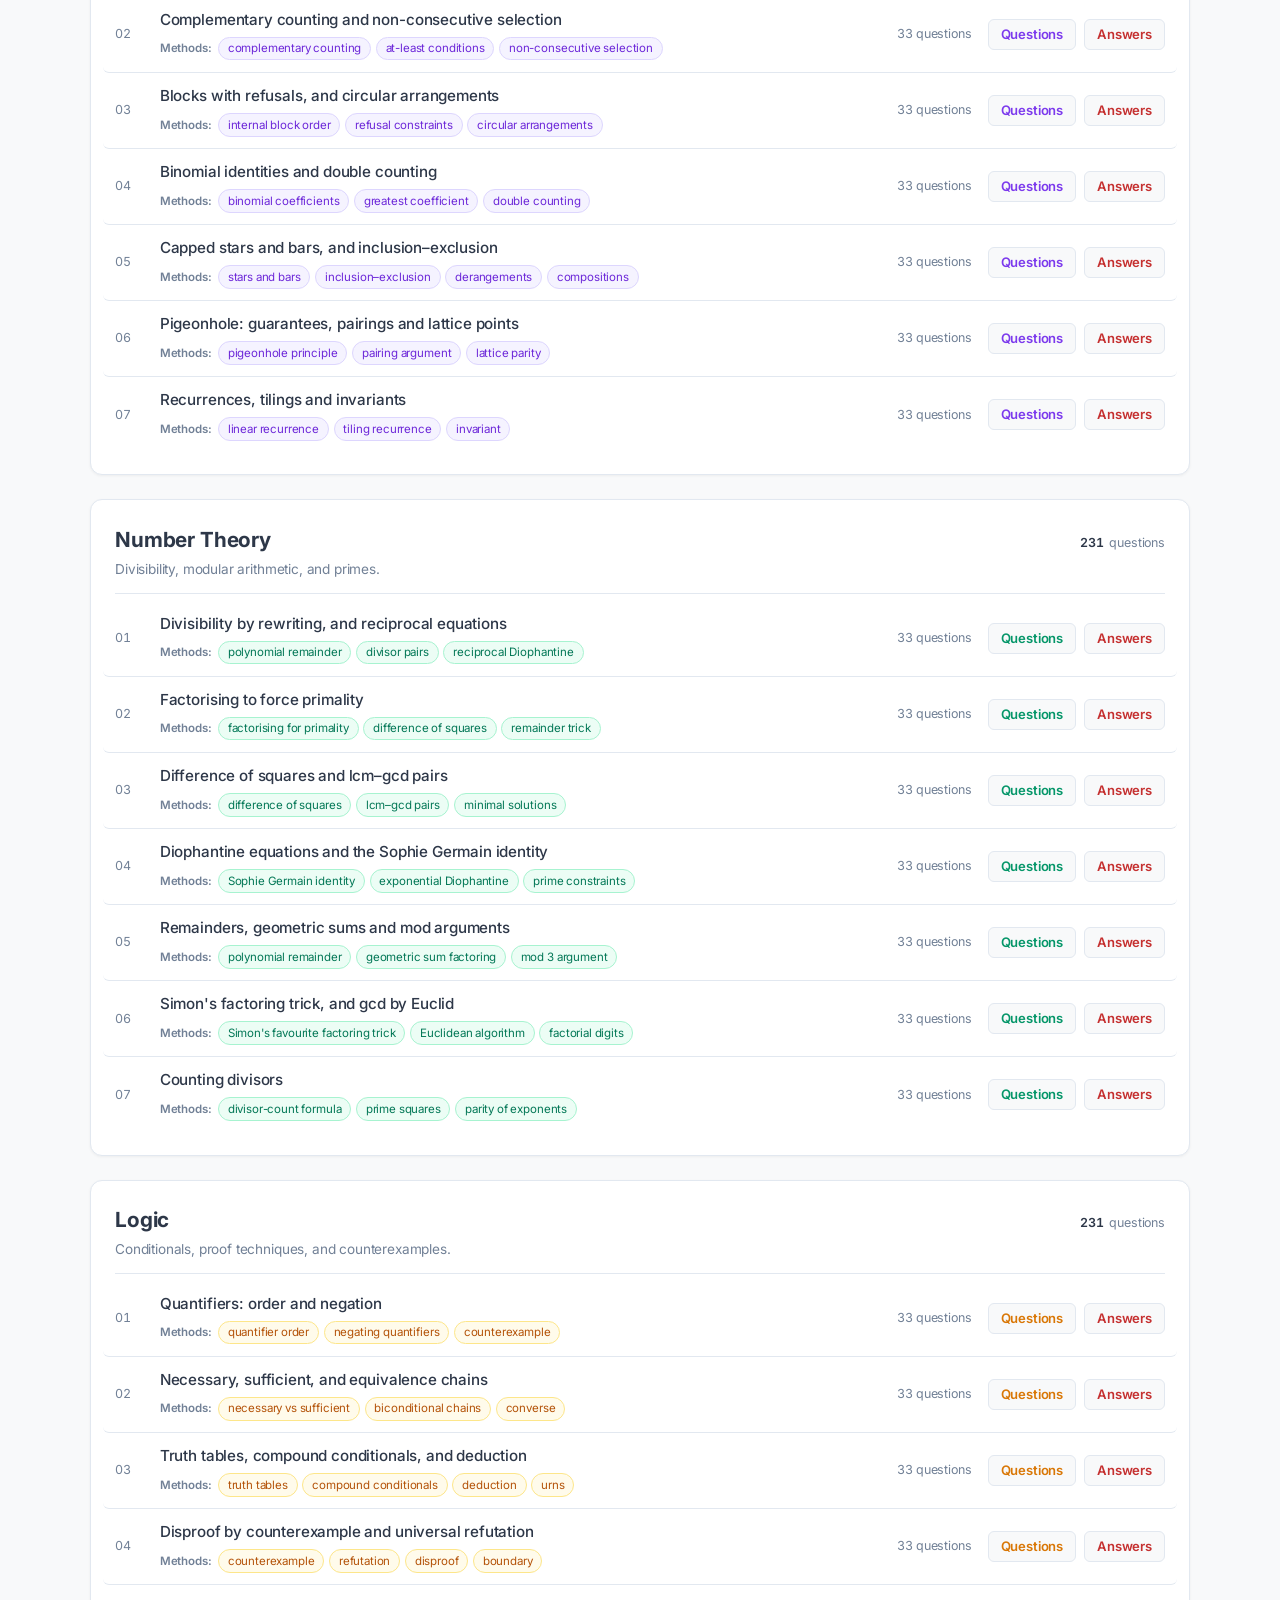
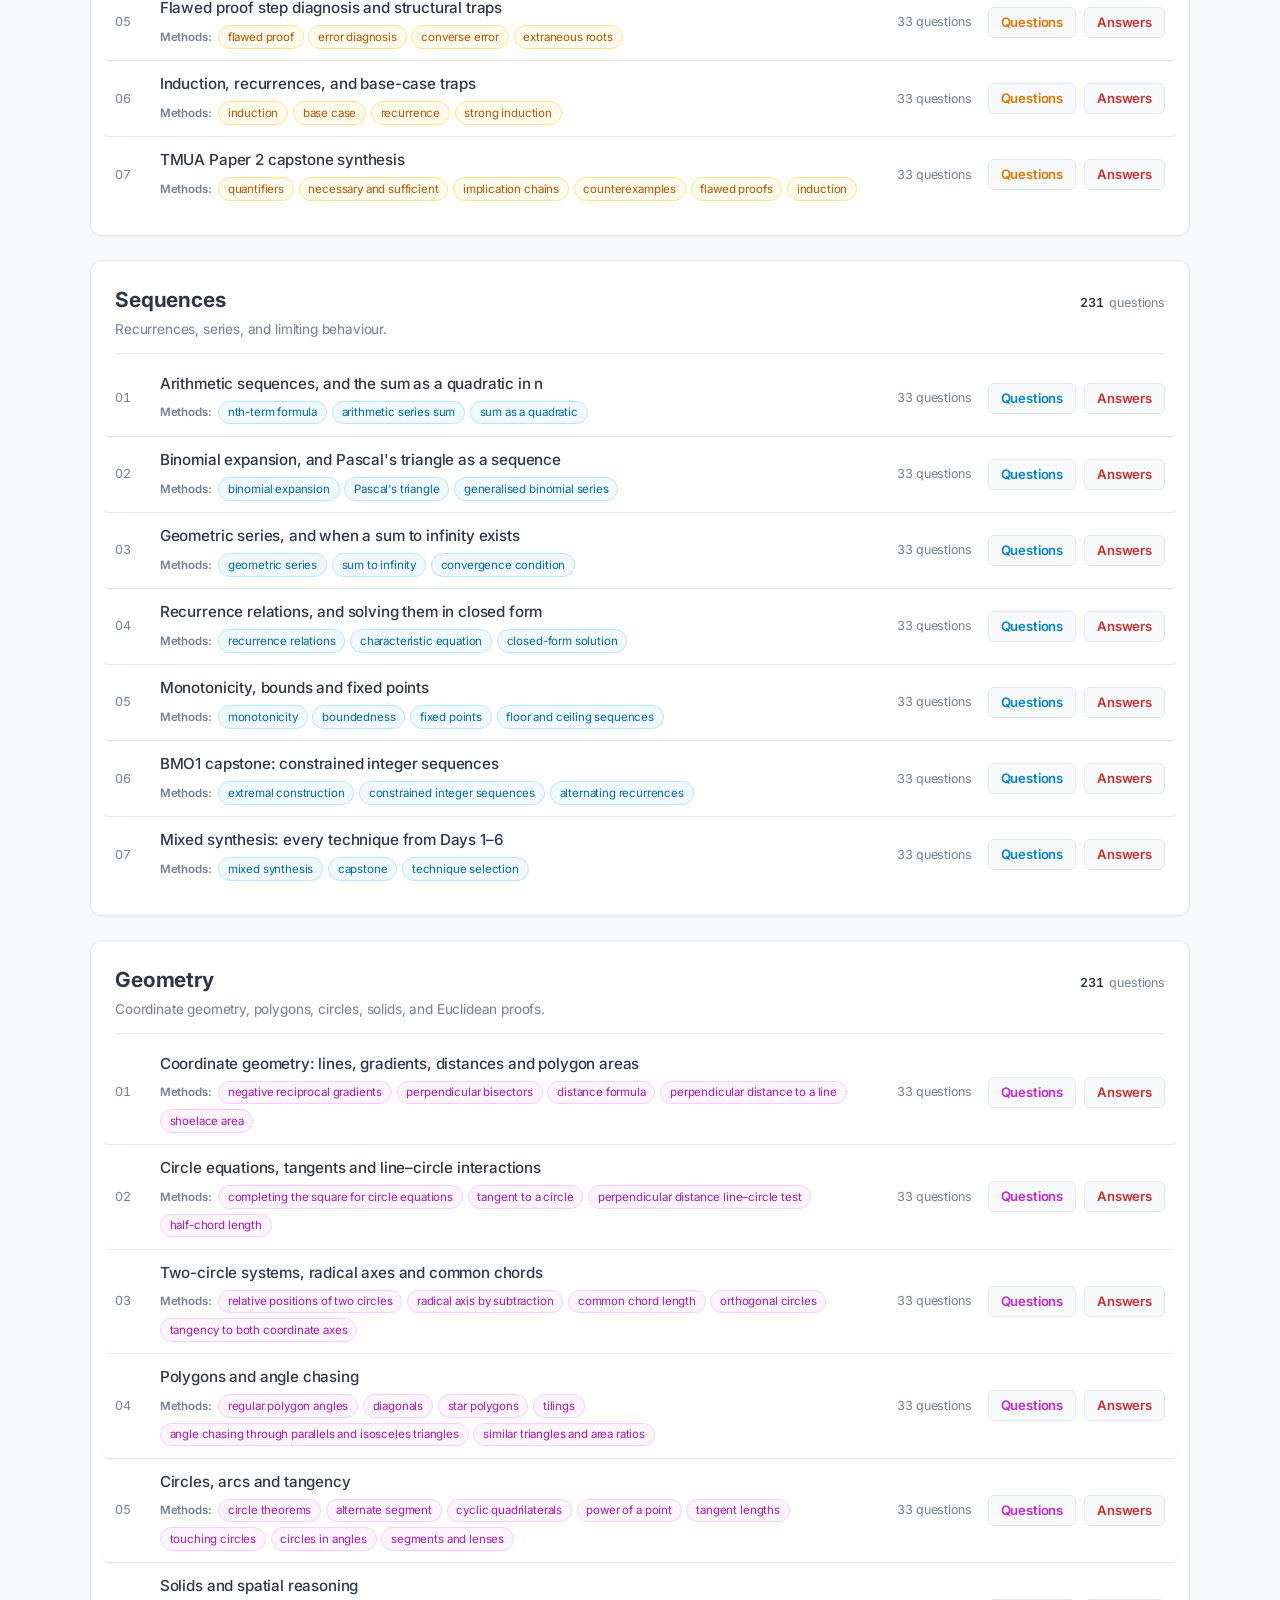
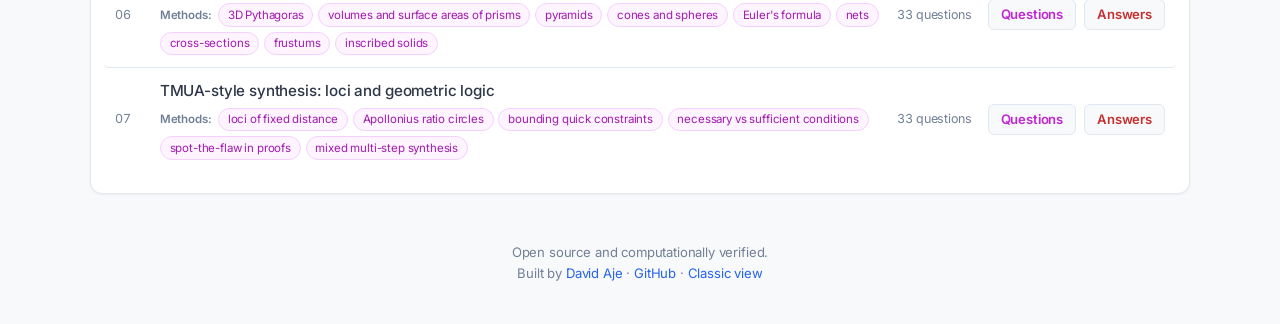
==== commit 612244bf: "feat(speed): it's just the sheet: plain title, and Questions opens it David: "it's just meant to be " ====
--- a/index.html
+++ b/index.html
@@ -173,7 +173,7 @@
             </span>
             <span class="qcount">33 questions</span>
             <span class="links">
-              <a href="algebra/sheets/sheet01-speed.pdf" class="pdf-link" target="_blank">Speed Sheet</a>
+              <a href="algebra/sheets/sheet01-speed.pdf" class="pdf-link" target="_blank">Questions</a>
               <a href="algebra/answers/ans01.pdf" class="pdf-link ans" target="_blank">Answers</a>
             </span>
           </li>
@@ -186,7 +186,7 @@
             </span>
             <span class="qcount">33 questions</span>
             <span class="links">
-              <a href="algebra/sheets/sheet02-speed.pdf" class="pdf-link" target="_blank">Speed Sheet</a>
+              <a href="algebra/sheets/sheet02-speed.pdf" class="pdf-link" target="_blank">Questions</a>
               <a href="algebra/answers/ans02.pdf" class="pdf-link ans" target="_blank">Answers</a>
             </span>
           </li>
@@ -199,7 +199,7 @@
             </span>
             <span class="qcount">33 questions</span>
             <span class="links">
-              <a href="algebra/sheets/sheet03-speed.pdf" class="pdf-link" target="_blank">Speed Sheet</a>
+              <a href="algebra/sheets/sheet03-speed.pdf" class="pdf-link" target="_blank">Questions</a>
               <a href="algebra/answers/ans03.pdf" class="pdf-link ans" target="_blank">Answers</a>
             </span>
           </li>
@@ -212,7 +212,7 @@
             </span>
             <span class="qcount">33 questions</span>
             <span class="links">
-              <a href="algebra/sheets/sheet04-speed.pdf" class="pdf-link" target="_blank">Speed Sheet</a>
+              <a href="algebra/sheets/sheet04-speed.pdf" class="pdf-link" target="_blank">Questions</a>
               <a href="algebra/answers/ans04.pdf" class="pdf-link ans" target="_blank">Answers</a>
             </span>
           </li>
@@ -225,7 +225,7 @@
             </span>
             <span class="qcount">33 questions</span>
             <span class="links">
-              <a href="algebra/sheets/sheet05-speed.pdf" class="pdf-link" target="_blank">Speed Sheet</a>
+              <a href="algebra/sheets/sheet05-speed.pdf" class="pdf-link" target="_blank">Questions</a>
               <a href="algebra/answers/ans05.pdf" class="pdf-link ans" target="_blank">Answers</a>
             </span>
           </li>
@@ -238,7 +238,7 @@
             </span>
             <span class="qcount">33 questions</span>
             <span class="links">
-              <a href="algebra/sheets/sheet06-speed.pdf" class="pdf-link" target="_blank">Speed Sheet</a>
+              <a href="algebra/sheets/sheet06-speed.pdf" class="pdf-link" target="_blank">Questions</a>
               <a href="algebra/answers/ans06.pdf" class="pdf-link ans" target="_blank">Answers</a>
             </span>
           </li>
@@ -251,7 +251,7 @@
             </span>
             <span class="qcount">33 questions</span>
             <span class="links">
-              <a href="algebra/sheets/sheet07-speed.pdf" class="pdf-link" target="_blank">Speed Sheet</a>
+              <a href="algebra/sheets/sheet07-speed.pdf" class="pdf-link" target="_blank">Questions</a>
               <a href="algebra/answers/ans07.pdf" class="pdf-link ans" target="_blank">Answers</a>
             </span>
           </li></ul>
@@ -274,7 +274,7 @@
             </span>
             <span class="qcount">33 questions</span>
             <span class="links">
-              <a href="combinatorics/sheets/sheet01-speed.pdf" class="pdf-link" target="_blank">Speed Sheet</a>
+              <a href="combinatorics/sheets/sheet01-speed.pdf" class="pdf-link" target="_blank">Questions</a>
               <a href="combinatorics/answers/ans01.pdf" class="pdf-link ans" target="_blank">Answers</a>
             </span>
           </li>
@@ -287,7 +287,7 @@
             </span>
             <span class="qcount">33 questions</span>
             <span class="links">
-              <a href="combinatorics/sheets/sheet02-speed.pdf" class="pdf-link" target="_blank">Speed Sheet</a>
+              <a href="combinatorics/sheets/sheet02-speed.pdf" class="pdf-link" target="_blank">Questions</a>
               <a href="combinatorics/answers/ans02.pdf" class="pdf-link ans" target="_blank">Answers</a>
             </span>
           </li>
@@ -300,7 +300,7 @@
             </span>
             <span class="qcount">33 questions</span>
             <span class="links">
-              <a href="combinatorics/sheets/sheet03-speed.pdf" class="pdf-link" target="_blank">Speed Sheet</a>
+              <a href="combinatorics/sheets/sheet03-speed.pdf" class="pdf-link" target="_blank">Questions</a>
               <a href="combinatorics/answers/ans03.pdf" class="pdf-link ans" target="_blank">Answers</a>
             </span>
           </li>
@@ -313,7 +313,7 @@
             </span>
             <span class="qcount">33 questions</span>
             <span class="links">
-              <a href="combinatorics/sheets/sheet04-speed.pdf" class="pdf-link" target="_blank">Speed Sheet</a>
+              <a href="combinatorics/sheets/sheet04-speed.pdf" class="pdf-link" target="_blank">Questions</a>
               <a href="combinatorics/answers/ans04.pdf" class="pdf-link ans" target="_blank">Answers</a>
             </span>
           </li>
@@ -326,7 +326,7 @@
             </span>
             <span class="qcount">33 questions</span>
             <span class="links">
-              <a href="combinatorics/sheets/sheet05-speed.pdf" class="pdf-link" target="_blank">Speed Sheet</a>
+              <a href="combinatorics/sheets/sheet05-speed.pdf" class="pdf-link" target="_blank">Questions</a>
               <a href="combinatorics/answers/ans05.pdf" class="pdf-link ans" target="_blank">Answers</a>
             </span>
           </li>
@@ -339,7 +339,7 @@
             </span>
             <span class="qcount">33 questions</span>
             <span class="links">
-              <a href="combinatorics/sheets/sheet06-speed.pdf" class="pdf-link" target="_blank">Speed Sheet</a>
+              <a href="combinatorics/sheets/sheet06-speed.pdf" class="pdf-link" target="_blank">Questions</a>
               <a href="combinatorics/answers/ans06.pdf" class="pdf-link ans" target="_blank">Answers</a>
             </span>
           </li>
@@ -352,7 +352,7 @@
             </span>
             <span class="qcount">33 questions</span>
             <span class="links">
-              <a href="combinatorics/sheets/sheet07-speed.pdf" class="pdf-link" target="_blank">Speed Sheet</a>
+              <a href="combinatorics/sheets/sheet07-speed.pdf" class="pdf-link" target="_blank">Questions</a>
               <a href="combinatorics/answers/ans07.pdf" class="pdf-link ans" target="_blank">Answers</a>
             </span>
           </li></ul>
@@ -375,7 +375,7 @@
             </span>
             <span class="qcount">33 questions</span>
             <span class="links">
-              <a href="number-theory/sheets/sheet01-speed.pdf" class="pdf-link" target="_blank">Speed Sheet</a>
+              <a href="number-theory/sheets/sheet01-speed.pdf" class="pdf-link" target="_blank">Questions</a>
               <a href="number-theory/answers/ans01.pdf" class="pdf-link ans" target="_blank">Answers</a>
             </span>
           </li>
@@ -388,7 +388,7 @@
             </span>
             <span class="qcount">33 questions</span>
             <span class="links">
-              <a href="number-theory/sheets/sheet02-speed.pdf" class="pdf-link" target="_blank">Speed Sheet</a>
+              <a href="number-theory/sheets/sheet02-speed.pdf" class="pdf-link" target="_blank">Questions</a>
               <a href="number-theory/answers/ans02.pdf" class="pdf-link ans" target="_blank">Answers</a>
             </span>
           </li>
@@ -401,7 +401,7 @@
             </span>
             <span class="qcount">33 questions</span>
             <span class="links">
-              <a href="number-theory/sheets/sheet03-speed.pdf" class="pdf-link" target="_blank">Speed Sheet</a>
+              <a href="number-theory/sheets/sheet03-speed.pdf" class="pdf-link" target="_blank">Questions</a>
               <a href="number-theory/answers/ans03.pdf" class="pdf-link ans" target="_blank">Answers</a>
             </span>
           </li>
@@ -414,7 +414,7 @@
             </span>
             <span class="qcount">33 questions</span>
             <span class="links">
-              <a href="number-theory/sheets/sheet04-speed.pdf" class="pdf-link" target="_blank">Speed Sheet</a>
+              <a href="number-theory/sheets/sheet04-speed.pdf" class="pdf-link" target="_blank">Questions</a>
               <a href="number-theory/answers/ans04.pdf" class="pdf-link ans" target="_blank">Answers</a>
             </span>
           </li>
@@ -427,7 +427,7 @@
             </span>
             <span class="qcount">33 questions</span>
             <span class="links">
-              <a href="number-theory/sheets/sheet05-speed.pdf" class="pdf-link" target="_blank">Speed Sheet</a>
+              <a href="number-theory/sheets/sheet05-speed.pdf" class="pdf-link" target="_blank">Questions</a>
               <a href="number-theory/answers/ans05.pdf" class="pdf-link ans" target="_blank">Answers</a>
             </span>
           </li>
@@ -440,7 +440,7 @@
             </span>
             <span class="qcount">33 questions</span>
             <span class="links">
-              <a href="number-theory/sheets/sheet06-speed.pdf" class="pdf-link" target="_blank">Speed Sheet</a>
+              <a href="number-theory/sheets/sheet06-speed.pdf" class="pdf-link" target="_blank">Questions</a>
               <a href="number-theory/answers/ans06.pdf" class="pdf-link ans" target="_blank">Answers</a>
             </span>
           </li>
@@ -453,7 +453,7 @@
             </span>
             <span class="qcount">33 questions</span>
             <span class="links">
-              <a href="number-theory/sheets/sheet07-speed.pdf" class="pdf-link" target="_blank">Speed Sheet</a>
+              <a href="number-theory/sheets/sheet07-speed.pdf" class="pdf-link" target="_blank">Questions</a>
               <a href="number-theory/answers/ans07.pdf" class="pdf-link ans" target="_blank">Answers</a>
             </span>
           </li></ul>
@@ -476,7 +476,7 @@
             </span>
             <span class="qcount">33 questions</span>
             <span class="links">
-              <a href="logic/sheets/sheet01-speed.pdf" class="pdf-link" target="_blank">Speed Sheet</a>
+              <a href="logic/sheets/sheet01-speed.pdf" class="pdf-link" target="_blank">Questions</a>
               <a href="logic/answers/ans01.pdf" class="pdf-link ans" target="_blank">Answers</a>
             </span>
           </li>
@@ -489,7 +489,7 @@
             </span>
             <span class="qcount">33 questions</span>
             <span class="links">
-              <a href="logic/sheets/sheet02-speed.pdf" class="pdf-link" target="_blank">Speed Sheet</a>
+              <a href="logic/sheets/sheet02-speed.pdf" class="pdf-link" target="_blank">Questions</a>
               <a href="logic/answers/ans02.pdf" class="pdf-link ans" target="_blank">Answers</a>
             </span>
           </li>
@@ -502,7 +502,7 @@
             </span>
             <span class="qcount">33 questions</span>
             <span class="links">
-              <a href="logic/sheets/sheet03-speed.pdf" class="pdf-link" target="_blank">Speed Sheet</a>
+              <a href="logic/sheets/sheet03-speed.pdf" class="pdf-link" target="_blank">Questions</a>
               <a href="logic/answers/ans03.pdf" class="pdf-link ans" target="_blank">Answers</a>
             </span>
           </li>
@@ -515,7 +515,7 @@
             </span>
             <span class="qcount">33 questions</span>
             <span class="links">
-              <a href="logic/sheets/sheet04-speed.pdf" class="pdf-link" target="_blank">Speed Sheet</a>
+              <a href="logic/sheets/sheet04-speed.pdf" class="pdf-link" target="_blank">Questions</a>
               <a href="logic/answers/ans04.pdf" class="pdf-link ans" target="_blank">Answers</a>
             </span>
           </li>
@@ -528,7 +528,7 @@
             </span>
             <span class="qcount">33 questions</span>
             <span class="links">
-              <a href="logic/sheets/sheet05-speed.pdf" class="pdf-link" target="_blank">Speed Sheet</a>
+              <a href="logic/sheets/sheet05-speed.pdf" class="pdf-link" target="_blank">Questions</a>
               <a href="logic/answers/ans05.pdf" class="pdf-link ans" target="_blank">Answers</a>
             </span>
           </li>
@@ -541,7 +541,7 @@
             </span>
             <span class="qcount">33 questions</span>
             <span class="links">
-              <a href="logic/sheets/sheet06-speed.pdf" class="pdf-link" target="_blank">Speed Sheet</a>
+              <a href="logic/sheets/sheet06-speed.pdf" class="pdf-link" target="_blank">Questions</a>
               <a href="logic/answers/ans06.pdf" class="pdf-link ans" target="_blank">Answers</a>
             </span>
           </li>
@@ -554,7 +554,7 @@
             </span>
             <span class="qcount">33 questions</span>
             <span class="links">
-              <a href="logic/sheets/sheet07-speed.pdf" class="pdf-link" target="_blank">Speed Sheet</a>
+              <a href="logic/sheets/sheet07-speed.pdf" class="pdf-link" target="_blank">Questions</a>
               <a href="logic/answers/ans07.pdf" class="pdf-link ans" target="_blank">Answers</a>
             </span>
           </li></ul>
@@ -577,7 +577,7 @@
             </span>
             <span class="qcount">33 questions</span>
             <span class="links">
-              <a href="sequences/sheets/sheet01-speed.pdf" class="pdf-link" target="_blank">Speed Sheet</a>
+              <a href="sequences/sheets/sheet01-speed.pdf" class="pdf-link" target="_blank">Questions</a>
               <a href="sequences/answers/ans01.pdf" class="pdf-link ans" target="_blank">Answers</a>
             </span>
           </li>
@@ -590,7 +590,7 @@
             </span>
             <span class="qcount">33 questions</span>
             <span class="links">
-              <a href="sequences/sheets/sheet02-speed.pdf" class="pdf-link" target="_blank">Speed Sheet</a>
+              <a href="sequences/sheets/sheet02-speed.pdf" class="pdf-link" target="_blank">Questions</a>
               <a href="sequences/answers/ans02.pdf" class="pdf-link ans" target="_blank">Answers</a>
             </span>
           </li>
@@ -603,7 +603,7 @@
             </span>
             <span class="qcount">33 questions</span>
             <span class="links">
-              <a href="sequences/sheets/sheet03-speed.pdf" class="pdf-link" target="_blank">Speed Sheet</a>
+              <a href="sequences/sheets/sheet03-speed.pdf" class="pdf-link" target="_blank">Questions</a>
               <a href="sequences/answers/ans03.pdf" class="pdf-link ans" target="_blank">Answers</a>
             </span>
           </li>
@@ -616,7 +616,7 @@
             </span>
             <span class="qcount">33 questions</span>
             <span class="links">
-              <a href="sequences/sheets/sheet04-speed.pdf" class="pdf-link" target="_blank">Speed Sheet</a>
+              <a href="sequences/sheets/sheet04-speed.pdf" class="pdf-link" target="_blank">Questions</a>
               <a href="sequences/answers/ans04.pdf" class="pdf-link ans" target="_blank">Answers</a>
             </span>
           </li>
@@ -629,7 +629,7 @@
             </span>
             <span class="qcount">33 questions</span>
             <span class="links">
-              <a href="sequences/sheets/sheet05-speed.pdf" class="pdf-link" target="_blank">Speed Sheet</a>
+              <a href="sequences/sheets/sheet05-speed.pdf" class="pdf-link" target="_blank">Questions</a>
               <a href="sequences/answers/ans05.pdf" class="pdf-link ans" target="_blank">Answers</a>
             </span>
           </li>
@@ -642,7 +642,7 @@
             </span>
             <span class="qcount">33 questions</span>
             <span class="links">
-              <a href="sequences/sheets/sheet06-speed.pdf" class="pdf-link" target="_blank">Speed Sheet</a>
+              <a href="sequences/sheets/sheet06-speed.pdf" class="pdf-link" target="_blank">Questions</a>
               <a href="sequences/answers/ans06.pdf" class="pdf-link ans" target="_blank">Answers</a>
             </span>
           </li>
@@ -655,7 +655,7 @@
             </span>
             <span class="qcount">33 questions</span>
             <span class="links">
-              <a href="sequences/sheets/sheet07-speed.pdf" class="pdf-link" target="_blank">Speed Sheet</a>
+              <a href="sequences/sheets/sheet07-speed.pdf" class="pdf-link" target="_blank">Questions</a>
               <a href="sequences/answers/ans07.pdf" class="pdf-link ans" target="_blank">Answers</a>
             </span>
           </li></ul>
@@ -678,7 +678,7 @@
             </span>
             <span class="qcount">33 questions</span>
             <span class="links">
-              <a href="geometry/sheets/sheet01-speed.pdf" class="pdf-link" target="_blank">Speed Sheet</a>
+              <a href="geometry/sheets/sheet01-speed.pdf" class="pdf-link" target="_blank">Questions</a>
               <a href="geometry/answers/ans01.pdf" class="pdf-link ans" target="_blank">Answers</a>
             </span>
           </li>
@@ -691,7 +691,7 @@
             </span>
             <span class="qcount">33 questions</span>
             <span class="links">
-              <a href="geometry/sheets/sheet02-speed.pdf" class="pdf-link" target="_blank">Speed Sheet</a>
+              <a href="geometry/sheets/sheet02-speed.pdf" class="pdf-link" target="_blank">Questions</a>
               <a href="geometry/answers/ans02.pdf" class="pdf-link ans" target="_blank">Answers</a>
             </span>
           </li>
@@ -704,7 +704,7 @@
             </span>
             <span class="qcount">33 questions</span>
             <span class="links">
-              <a href="geometry/sheets/sheet03-speed.pdf" class="pdf-link" target="_blank">Speed Sheet</a>
+              <a href="geometry/sheets/sheet03-speed.pdf" class="pdf-link" target="_blank">Questions</a>
               <a href="geometry/answers/ans03.pdf" class="pdf-link ans" target="_blank">Answers</a>
             </span>
           </li>
@@ -717,7 +717,7 @@
             </span>
             <span class="qcount">33 questions</span>
             <span class="links">
-              <a href="geometry/sheets/sheet04-speed.pdf" class="pdf-link" target="_blank">Speed Sheet</a>
+              <a href="geometry/sheets/sheet04-speed.pdf" class="pdf-link" target="_blank">Questions</a>
               <a href="geometry/answers/ans04.pdf" class="pdf-link ans" target="_blank">Answers</a>
             </span>
           </li>
@@ -730,7 +730,7 @@
             </span>
             <span class="qcount">33 questions</span>
             <span class="links">
-              <a href="geometry/sheets/sheet05-speed.pdf" class="pdf-link" target="_blank">Speed Sheet</a>
+              <a href="geometry/sheets/sheet05-speed.pdf" class="pdf-link" target="_blank">Questions</a>
               <a href="geometry/answers/ans05.pdf" class="pdf-link ans" target="_blank">Answers</a>
             </span>
           </li>
@@ -743,7 +743,7 @@
             </span>
             <span class="qcount">33 questions</span>
             <span class="links">
-              <a href="geometry/sheets/sheet06-speed.pdf" class="pdf-link" target="_blank">Speed Sheet</a>
+              <a href="geometry/sheets/sheet06-speed.pdf" class="pdf-link" target="_blank">Questions</a>
               <a href="geometry/answers/ans06.pdf" class="pdf-link ans" target="_blank">Answers</a>
             </span>
           </li>
@@ -756,7 +756,7 @@
             </span>
             <span class="qcount">33 questions</span>
             <span class="links">
-              <a href="geometry/sheets/sheet07-speed.pdf" class="pdf-link" target="_blank">Speed Sheet</a>
+              <a href="geometry/sheets/sheet07-speed.pdf" class="pdf-link" target="_blank">Questions</a>
               <a href="geometry/answers/ans07.pdf" class="pdf-link ans" target="_blank">Answers</a>
             </span>
           </li></ul>
